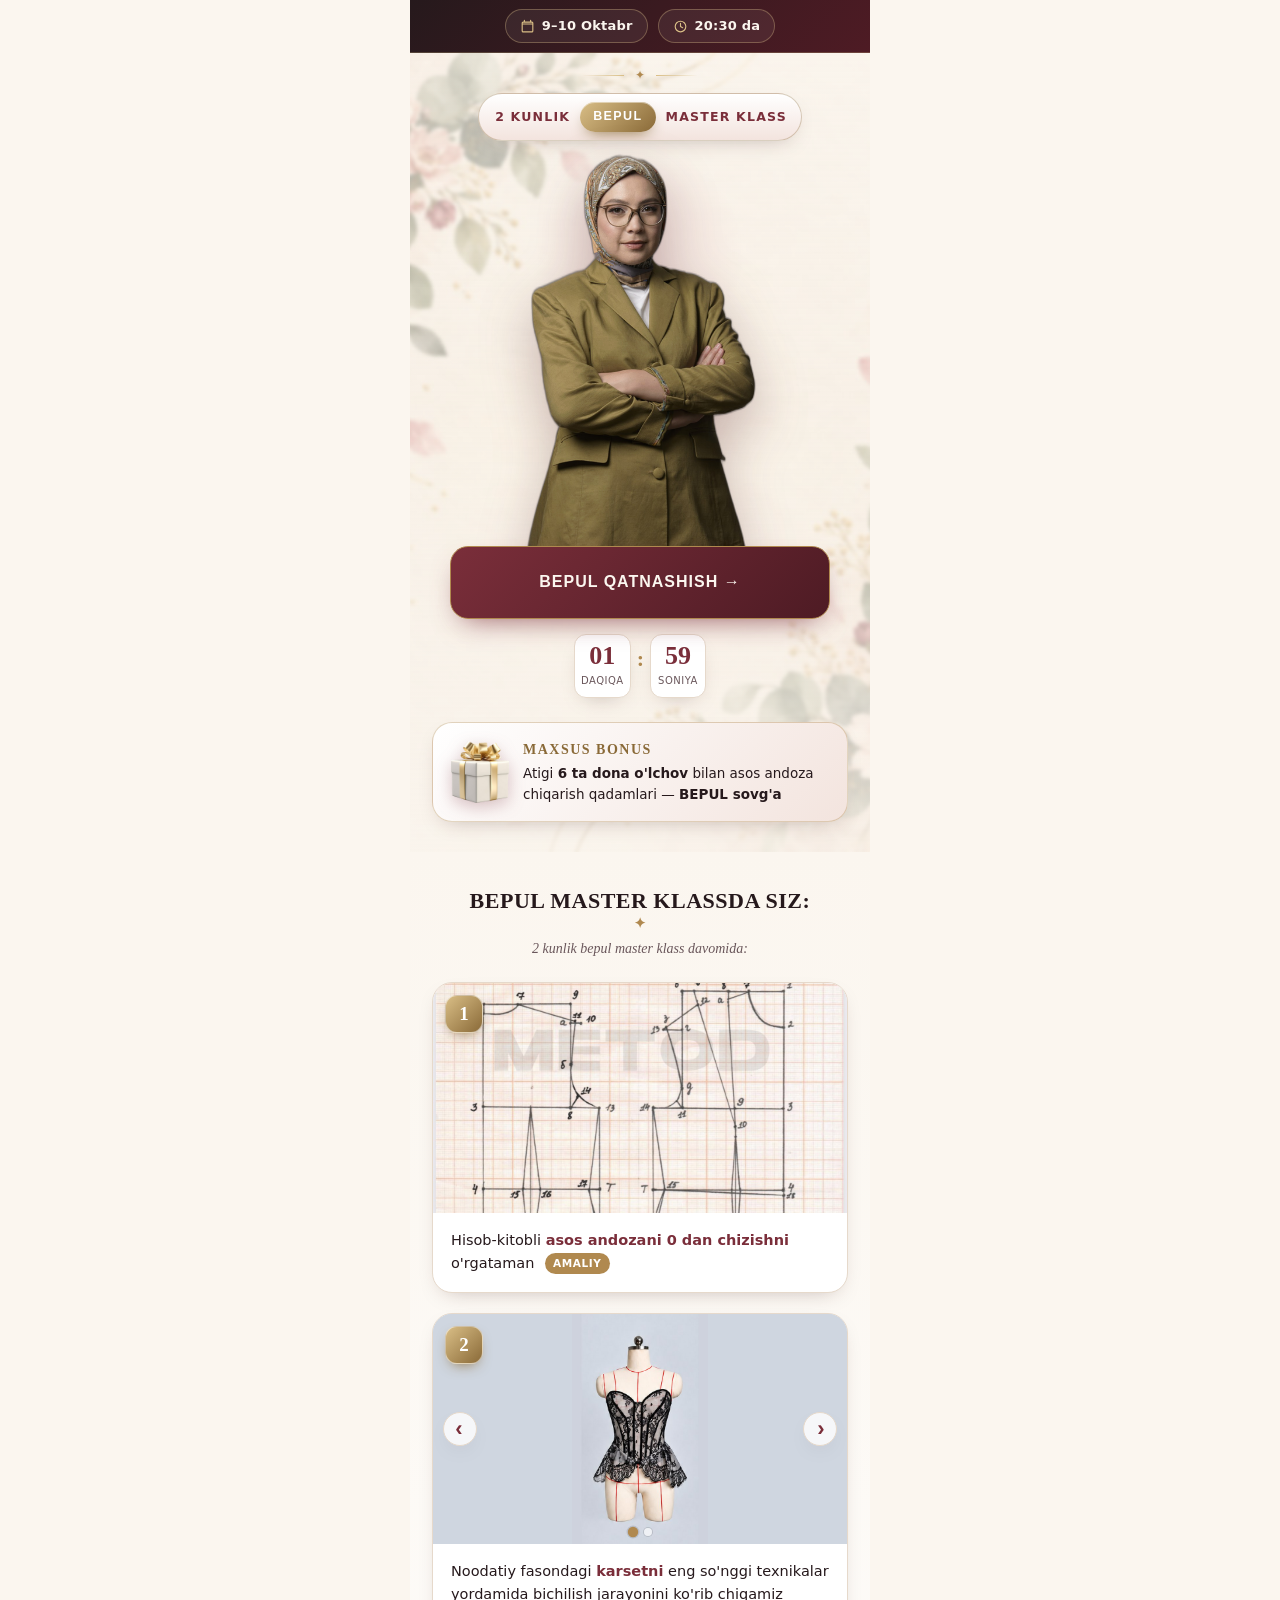
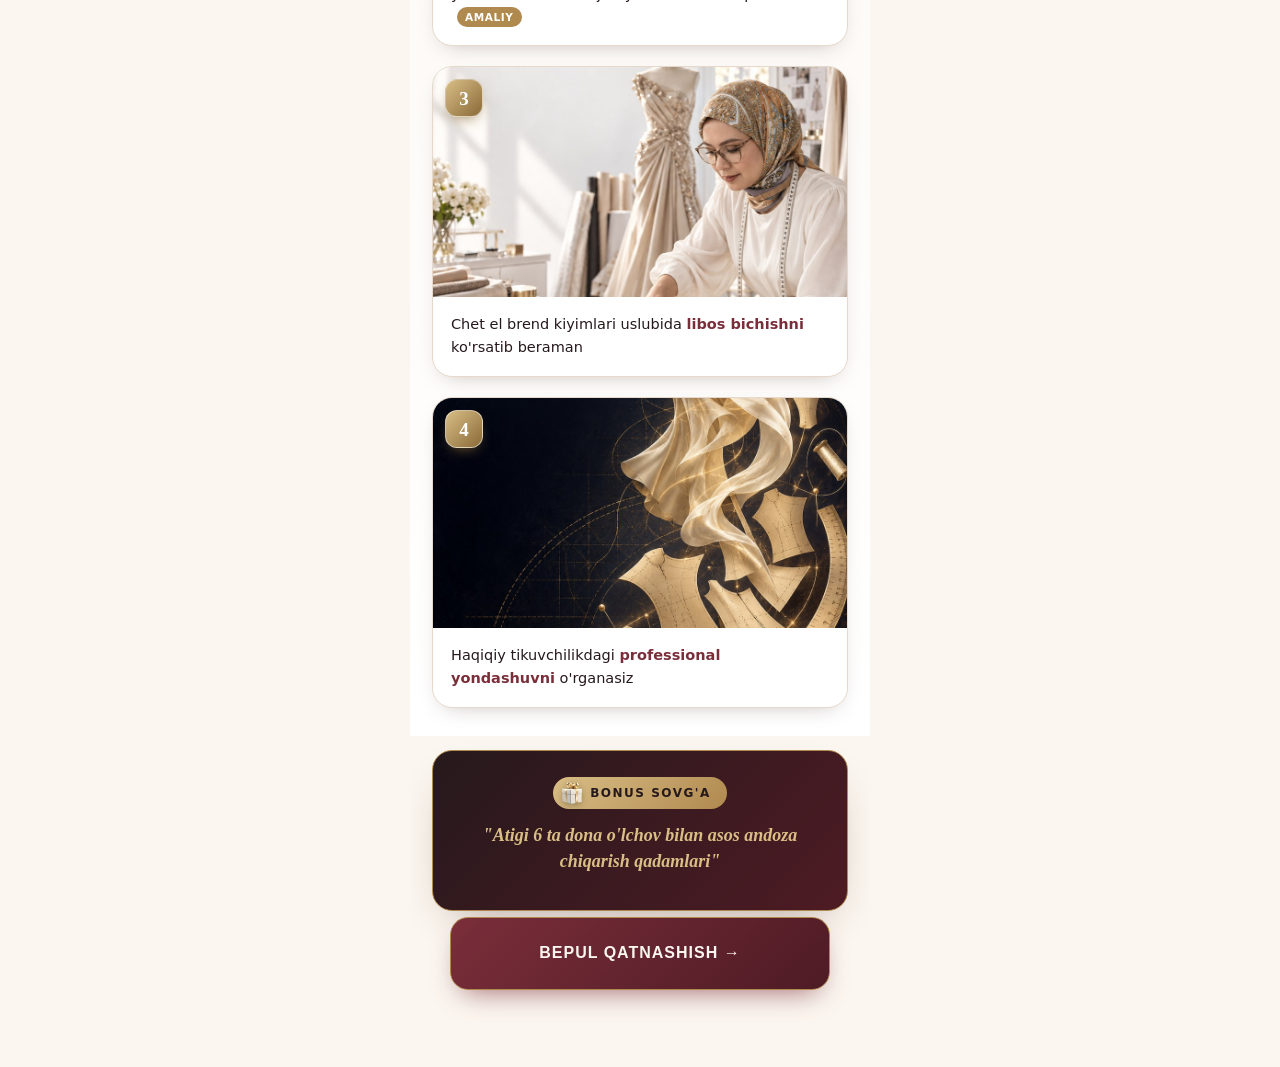
==== index.html @ d7946777 "first commit" ====
<!DOCTYPE html>
<html lang="uz">
<head>
<meta charset="UTF-8">
<meta name="viewport" content="width=device-width, initial-scale=1.0">
<title>2 kunlik BEPUL master klass | Professional bichiq-tikish</title>
<meta name="description" content="2 kunlik BEPUL master klass. Asos andozani 0 dan chizib, chet el brendlari uslubida libos va karset bichishni o'rganing. 9-10 oktabr, 20:30.">
<link rel="icon" href="data:image/svg+xml,%3Csvg xmlns='http://www.w3.org/2000/svg' viewBox='0 0 32 32'%3E%3Ctext y='26' font-size='26'%3E%F0%9F%A7%B5%3C/text%3E%3C/svg%3E">
<link rel="stylesheet" href="fonts/fonts.css">
<link rel="stylesheet" href="css/style.css">
</head>
<body>

<!-- ========== YUQORI PANEL (sana + soat) ========== -->
<div class="topbar">
  <div class="topbar__inner">
    <span class="pill">
      <svg viewBox="0 0 24 24" class="ic"><path d="M7 2v2M17 2v2M3.5 8h17M5 5h14a1.5 1.5 0 0 1 1.5 1.5V19A1.5 1.5 0 0 1 19 20.5H5A1.5 1.5 0 0 1 3.5 19V6.5A1.5 1.5 0 0 1 5 5Z"/></svg>
      9–10 Oktabr
    </span>
    <span class="pill">
      <svg viewBox="0 0 24 24" class="ic"><circle cx="12" cy="12" r="8.5"/><path d="M12 7v5l3.5 2"/></svg>
      20:30 da
    </span>
  </div>
</div>

<main class="phone">

  <!-- ========== HERO ========== -->
  <section class="hero reveal">

    <!-- ========== OFFER ROZETKASI ========== -->
    <div class="offer">
      <span class="offer__deco" aria-hidden="true"><i></i><b>✦</b><i></i></span>
      <p class="offer__pill">
        <span class="offer__days">2 kunlik</span>
        <span class="offer__free">BEPUL</span>
        <span class="offer__mc">Master klass</span>
      </p>
    </div>

    <div class="portrait">
      <img src="images/expert-cut.png" alt="Master klass ustozi" class="portrait__img" loading="eager">
    </div>

    <!-- ISH: href ni ro'yxat havolasiga (masalan Telegram bot) o'zgartiring -->
    <a href="#" class="btn btn--cta">BEPUL QATNASHISH →</a>


    <!-- Countdown -->
    <div class="countdown" id="countdown" aria-label="Ro'yxatdan o'tishga qolgan vaqt">
      <div class="cd"><span class="cd__num" data-cd="mins">02</span><span class="cd__lbl">daqiqa</span></div>
      <span class="cd__sep">:</span>
      <div class="cd"><span class="cd__num" data-cd="secs">00</span><span class="cd__lbl">soniya</span></div>
    </div>

    <!-- Maxsus bonus -->
    <div class="bonus-card reveal">
      <div class="bonus-card__icon"><img src="images/gift.png" alt="Sovg'a" loading="lazy"></div>
      <div>
        <p class="bonus-card__title">MAXSUS BONUS</p>
        <p class="bonus-card__text">Atigi <b>6 ta dona o'lchov</b> bilan asos andoza chiqarish qadamlari — <b>BEPUL sovg'a</b></p>
      </div>
    </div>
  </section>

  <!-- ========== BEPUL MASTER KLASSDA SIZ ========== -->
  <section class="features">
    <h2 class="section-title reveal">BEPUL MASTER KLASSDA SIZ:</h2>
    <p class="section-sub reveal">2 kunlik bepul master klass davomida:</p>

    <article class="feat reveal">
      <span class="feat__badge">1</span>
      <div class="feat__img"><img src="images/asos-andoza.jpg" alt="Hisob-kitobli asos andoza chizmasi" loading="lazy"></div>
      <p class="feat__text">Hisob-kitobli <b>asos andozani 0 dan chizishni</b> o'rgataman <span class="tag">amaliy</span></p>
    </article>

    <article class="feat reveal">
      <span class="feat__badge">2</span>
      <div class="kslider" id="korsetSlider">
        <div class="kslider__track">
          <div class="kslide"><img src="images/korset-front.jpg" alt="Noodatiy fasondagi dantel karset — old ko'rinishi" loading="lazy"></div>
          <div class="kslide"><img src="images/korset-back.jpg" alt="Karset — orqa, bog'ichli ko'rinishi" loading="lazy"></div>
        </div>
        <button class="kslider__nav kslider__nav--prev" type="button" aria-label="Oldingi">‹</button>
        <button class="kslider__nav kslider__nav--next" type="button" aria-label="Keyingi">›</button>
        <div class="kslider__dots">
          <button class="kdot is-active" type="button" aria-label="1-rasm"></button>
          <button class="kdot" type="button" aria-label="2-rasm"></button>
        </div>
      </div>
      <p class="feat__text">Noodatiy fasondagi <b>karsetni</b> eng so'nggi texnikalar yordamida bichilish jarayonini ko'rib chiqamiz <span class="tag">amaliy</span></p>
    </article>

    <article class="feat reveal">
      <span class="feat__badge">3</span>
      <div class="feat__img"><img src="images/atelier.jpg" alt="Chet el brend uslubida libos bichayotgan usta" style="object-position:center 34%" loading="lazy"></div>
      <p class="feat__text">Chet el brend kiyimlari uslubida <b>libos bichishni</b> ko'rsatib beraman</p>
    </article>

    <article class="feat reveal">
      <span class="feat__badge">4</span>
      <div class="feat__img"><img src="images/tailoring.jpg" alt="Professional tikuvchilik — andoza, lineyka va libos" style="object-position:center" loading="lazy"></div>
      <p class="feat__text">Haqiqiy tikuvchilikdagi <b>professional yondashuvni</b> o'rganasiz</p>
    </article>
  </section>

  <!-- ========== BONUS BAND ========== -->
  <section class="bonusband reveal">
    <span class="bonusband__tag"><img src="images/gift.png" alt="" loading="lazy"> BONUS SOVG'A</span>
    <p class="bonusband__title">"Atigi 6 ta dona o'lchov bilan asos andoza chiqarish qadamlari"</p>
  </section>

  <!-- Yakuniy CTA. ISH: href ni ro'yxat havolasiga (masalan Telegram bot) o'zgartiring -->
  <section class="final-cta reveal">
    <a href="#" class="btn btn--cta">BEPUL QATNASHISH →</a>
  </section>

</main>

<!-- ===== RO'YXAT MODAL ===== -->
<div class="rmodal" id="regModal" hidden>
  <div class="rmodal__bg" data-close></div>
  <div class="rmodal__card" role="dialog" aria-modal="true" aria-labelledby="rmTitle">
    <button class="rmodal__x" type="button" aria-label="Yopish" data-close>&times;</button>
    <h3 class="rmodal__title" id="rmTitle">Master klassga ro'yxatdan o'tish uchun ma'lumotlaringizni kiriting!</h3>
    <form class="rmodal__form" id="modalForm" novalidate>
      <label class="rfield">
        <span>Ismingiz:</span>
        <input type="text" name="name" placeholder="Ism Familiya" autocomplete="name" required>
      </label>
      <label class="rfield">
        <span>Telefon raqamingiz:</span>
        <span class="rphone">
          <span class="rphone__cc">+998</span>
          <input type="tel" name="phone" placeholder="90 123 45 67" autocomplete="tel" required>
        </span>
      </label>
      <button type="submit" class="mbtn">DAVOM ETISH</button>
      <div class="rmodal__ok" id="modalOk" hidden>
        <div class="rmodal__check">✓</div>
        <p>Rahmat! Arizangiz qabul qilindi. Tez orada bog'lanamiz.</p>
      </div>
    </form>
  </div>
</div>

<script src="js/main.js"></script>
</body>
</html>
---- fonts/fonts.css ----
/* Master KOMO — mahalliy shriftlar (Google Fonts, latin + latin-ext) */

@font-face{
  font-family:'Playfair Display';
  font-style:normal;
  font-weight:600;
  font-display:swap;
  src:url('./PlayfairDisplay-600-latin-ext.woff2') format('woff2');
  unicode-range:U+0100-02BA, U+02BD-02C5, U+02C7-02CC, U+02CE-02D7, U+02DD-02FF, U+0304, U+0308, U+0329, U+1D00-1DBF, U+1E00-1E9F, U+1EF2-1EFF, U+2020, U+20A0-20AB, U+20AD-20C0, U+2113, U+2C60-2C7F, U+A720-A7FF;
}

@font-face{
  font-family:'Playfair Display';
  font-style:normal;
  font-weight:600;
  font-display:swap;
  src:url('./PlayfairDisplay-600-latin.woff2') format('woff2');
  unicode-range:U+0000-00FF, U+0131, U+0152-0153, U+02BB-02BC, U+02C6, U+02DA, U+02DC, U+0304, U+0308, U+0329, U+2000-206F, U+20AC, U+2122, U+2191, U+2193, U+2212, U+2215, U+FEFF, U+FFFD;
}

@font-face{
  font-family:'Playfair Display';
  font-style:normal;
  font-weight:700;
  font-display:swap;
  src:url('./PlayfairDisplay-700-latin-ext.woff2') format('woff2');
  unicode-range:U+0100-02BA, U+02BD-02C5, U+02C7-02CC, U+02CE-02D7, U+02DD-02FF, U+0304, U+0308, U+0329, U+1D00-1DBF, U+1E00-1E9F, U+1EF2-1EFF, U+2020, U+20A0-20AB, U+20AD-20C0, U+2113, U+2C60-2C7F, U+A720-A7FF;
}

@font-face{
  font-family:'Playfair Display';
  font-style:normal;
  font-weight:700;
  font-display:swap;
  src:url('./PlayfairDisplay-700-latin.woff2') format('woff2');
  unicode-range:U+0000-00FF, U+0131, U+0152-0153, U+02BB-02BC, U+02C6, U+02DA, U+02DC, U+0304, U+0308, U+0329, U+2000-206F, U+20AC, U+2122, U+2191, U+2193, U+2212, U+2215, U+FEFF, U+FFFD;
}

@font-face{
  font-family:'Playfair Display';
  font-style:normal;
  font-weight:800;
  font-display:swap;
  src:url('./PlayfairDisplay-800-latin-ext.woff2') format('woff2');
  unicode-range:U+0100-02BA, U+02BD-02C5, U+02C7-02CC, U+02CE-02D7, U+02DD-02FF, U+0304, U+0308, U+0329, U+1D00-1DBF, U+1E00-1E9F, U+1EF2-1EFF, U+2020, U+20A0-20AB, U+20AD-20C0, U+2113, U+2C60-2C7F, U+A720-A7FF;
}

@font-face{
  font-family:'Playfair Display';
  font-style:normal;
  font-weight:800;
  font-display:swap;
  src:url('./PlayfairDisplay-800-latin.woff2') format('woff2');
  unicode-range:U+0000-00FF, U+0131, U+0152-0153, U+02BB-02BC, U+02C6, U+02DA, U+02DC, U+0304, U+0308, U+0329, U+2000-206F, U+20AC, U+2122, U+2191, U+2193, U+2212, U+2215, U+FEFF, U+FFFD;
}

@font-face{
  font-family:'Montserrat';
  font-style:normal;
  font-weight:400;
  font-display:swap;
  src:url('./Montserrat-400-latin-ext.woff2') format('woff2');
  unicode-range:U+0100-02BA, U+02BD-02C5, U+02C7-02CC, U+02CE-02D7, U+02DD-02FF, U+0304, U+0308, U+0329, U+1D00-1DBF, U+1E00-1E9F, U+1EF2-1EFF, U+2020, U+20A0-20AB, U+20AD-20C0, U+2113, U+2C60-2C7F, U+A720-A7FF;
}

@font-face{
  font-family:'Montserrat';
  font-style:normal;
  font-weight:400;
  font-display:swap;
  src:url('./Montserrat-400-latin.woff2') format('woff2');
  unicode-range:U+0000-00FF, U+0131, U+0152-0153, U+02BB-02BC, U+02C6, U+02DA, U+02DC, U+0304, U+0308, U+0329, U+2000-206F, U+20AC, U+2122, U+2191, U+2193, U+2212, U+2215, U+FEFF, U+FFFD;
}

@font-face{
  font-family:'Montserrat';
  font-style:normal;
  font-weight:500;
  font-display:swap;
  src:url('./Montserrat-500-latin-ext.woff2') format('woff2');
  unicode-range:U+0100-02BA, U+02BD-02C5, U+02C7-02CC, U+02CE-02D7, U+02DD-02FF, U+0304, U+0308, U+0329, U+1D00-1DBF, U+1E00-1E9F, U+1EF2-1EFF, U+2020, U+20A0-20AB, U+20AD-20C0, U+2113, U+2C60-2C7F, U+A720-A7FF;
}

@font-face{
  font-family:'Montserrat';
  font-style:normal;
  font-weight:500;
  font-display:swap;
  src:url('./Montserrat-500-latin.woff2') format('woff2');
  unicode-range:U+0000-00FF, U+0131, U+0152-0153, U+02BB-02BC, U+02C6, U+02DA, U+02DC, U+0304, U+0308, U+0329, U+2000-206F, U+20AC, U+2122, U+2191, U+2193, U+2212, U+2215, U+FEFF, U+FFFD;
}

@font-face{
  font-family:'Montserrat';
  font-style:normal;
  font-weight:600;
  font-display:swap;
  src:url('./Montserrat-600-latin-ext.woff2') format('woff2');
  unicode-range:U+0100-02BA, U+02BD-02C5, U+02C7-02CC, U+02CE-02D7, U+02DD-02FF, U+0304, U+0308, U+0329, U+1D00-1DBF, U+1E00-1E9F, U+1EF2-1EFF, U+2020, U+20A0-20AB, U+20AD-20C0, U+2113, U+2C60-2C7F, U+A720-A7FF;
}

@font-face{
  font-family:'Montserrat';
  font-style:normal;
  font-weight:600;
  font-display:swap;
  src:url('./Montserrat-600-latin.woff2') format('woff2');
  unicode-range:U+0000-00FF, U+0131, U+0152-0153, U+02BB-02BC, U+02C6, U+02DA, U+02DC, U+0304, U+0308, U+0329, U+2000-206F, U+20AC, U+2122, U+2191, U+2193, U+2212, U+2215, U+FEFF, U+FFFD;
}

@font-face{
  font-family:'Montserrat';
  font-style:normal;
  font-weight:700;
  font-display:swap;
  src:url('./Montserrat-700-latin-ext.woff2') format('woff2');
  unicode-range:U+0100-02BA, U+02BD-02C5, U+02C7-02CC, U+02CE-02D7, U+02DD-02FF, U+0304, U+0308, U+0329, U+1D00-1DBF, U+1E00-1E9F, U+1EF2-1EFF, U+2020, U+20A0-20AB, U+20AD-20C0, U+2113, U+2C60-2C7F, U+A720-A7FF;
}

@font-face{
  font-family:'Montserrat';
  font-style:normal;
  font-weight:700;
  font-display:swap;
  src:url('./Montserrat-700-latin.woff2') format('woff2');
  unicode-range:U+0000-00FF, U+0131, U+0152-0153, U+02BB-02BC, U+02C6, U+02DA, U+02DC, U+0304, U+0308, U+0329, U+2000-206F, U+20AC, U+2122, U+2191, U+2193, U+2212, U+2215, U+FEFF, U+FFFD;
}
---- css/style.css ----
/* =====================================================
   Master KOMO — Tikuvchilik master klass lending
   Palitra: krem · burgundy · gold · charcoal
   ===================================================== */

:root{
  --cream:      #FBF6EF;
  --cream-2:    #F4EADF;
  --blush:      #F3E4DE;
  --ink:        #26191C;   /* deep plum-black */
  --ink-soft:   #6A575B;
  --gold:       #B0894F;
  --gold-lt:    #D9BE86;
  --gold-dk:    #8A6A38;
  --burgundy:   #7A2E3A;
  --burgundy-dk:#4E1B24;
  --line:       #E6D9CB;
  --white:      #ffffff;
  --shadow:     0 18px 45px -22px rgba(60, 30, 25, .45);
  --shadow-sm:  0 8px 22px -12px rgba(60, 30, 25, .35);
  --radius:     20px;
  --maxw:       460px;
}

*{ box-sizing:border-box; margin:0; padding:0; }

html{ scroll-behavior:smooth; }

body{
  font-family:'Montserrat', system-ui, sans-serif;
  color:var(--ink);
  background:var(--cream);
  line-height:1.55;
  -webkit-font-smoothing:antialiased;
}

img{ display:block; max-width:100%; }

/* ---------- Yuqori panel ---------- */
.topbar{
  position:relative; z-index:1;
  background:linear-gradient(135deg, var(--ink) 0%, var(--burgundy-dk) 100%);
  border-bottom:1px solid rgba(217,190,134,.25);
}
.topbar__inner{
  max-width:var(--maxw); margin:0 auto;
  display:flex; gap:10px; justify-content:center;
  padding:9px 14px;
}
.pill{
  display:inline-flex; align-items:center; gap:7px;
  font-size:13px; font-weight:600; letter-spacing:.2px;
  color:var(--cream);
  background:rgba(255,255,255,.06);
  border:1px solid rgba(217,190,134,.35);
  padding:6px 14px; border-radius:999px;
}
.pill .ic{ width:15px; height:15px; fill:none; stroke:var(--gold-lt); stroke-width:1.8; stroke-linecap:round; stroke-linejoin:round; }

/* ---------- Telefon ustuni ---------- */
.phone{
  max-width:var(--maxw);
  margin:0 auto;
  background:var(--cream);
  overflow:hidden;
  padding-bottom:20px;
}

/* ---------- HERO ---------- */
.hero{
  position:relative; padding:16px 22px 30px; text-align:center;
  background:
    linear-gradient(180deg, rgba(251,246,239,.74) 0%, rgba(251,246,239,.5) 42%, rgba(251,246,239,.86) 100%),  /* xira krem parda */
    url('../images/floral-bg.jpg') center top/cover no-repeat;
}

.script-name{
  font-family:'Playfair Display', serif;
  font-style:italic;
  font-weight:600;
  font-size:26px;
  color:var(--burgundy);
  letter-spacing:.3px;
  margin-bottom:12px;
}

.hero__title{
  font-family:'Playfair Display', serif;
  font-weight:800;
  font-size:26px;
  line-height:1.22;
  letter-spacing:.2px;
  text-transform:uppercase;
  color:var(--ink);
  margin-bottom:16px;
}
.hero__title .hl{
  color:var(--gold-dk);
  position:relative;
  white-space:nowrap;
}
.hero__title .hl::after{
  content:""; position:absolute; left:0; right:0; bottom:2px; height:7px;
  background:linear-gradient(90deg, var(--gold-lt), transparent);
  opacity:.5; z-index:-1;
}

/* ---------- OFFER ROZETKASI (yangi chiroy) ---------- */
.offer{
  display:flex; flex-direction:column; align-items:center; gap:12px;
  margin:0 0 16px;
}
/* Yuqoridagi oltin bezak: — ✦ — */
.offer__deco{
  display:flex; align-items:center; gap:11px;
  color:var(--gold); font-size:12px; line-height:1;
}
.offer__deco i{ display:block; width:42px; height:1px;
  background:linear-gradient(90deg, transparent, var(--gold-lt)); }
.offer__deco i:last-child{
  background:linear-gradient(90deg, var(--gold-lt), transparent); }
.offer__deco b{ filter:drop-shadow(0 1px 2px rgba(138,106,56,.4)); }

/* Asosiy rozetka */
.offer__pill{
  position:relative; overflow:hidden;
  display:inline-flex; align-items:center; gap:10px;
  padding:8px 14px 8px 16px;
  background:linear-gradient(180deg, #fff, var(--blush));
  border:1px solid rgba(138,106,56,.32);
  border-radius:999px;
  box-shadow:var(--shadow-sm), inset 0 1px 0 rgba(255,255,255,.85);
}
/* Yumshoq o'tuvchi yorug'lik (shimmer) */
.offer__pill::before{
  content:""; position:absolute; top:0; left:-60%; width:45%; height:100%;
  background:linear-gradient(100deg, transparent, rgba(255,255,255,.65), transparent);
  transform:skewX(-18deg);
  animation:offerShine 4.2s ease-in-out infinite;
}
@keyframes offerShine{
  0%, 62% { left:-60%; }
  86%, 100% { left:130%; }
}
.offer__days, .offer__mc{
  font-size:12.5px; font-weight:700; letter-spacing:1.2px; text-transform:uppercase;
  color:var(--burgundy);
}
.offer__free{
  position:relative;
  font-family:'Montserrat', sans-serif; font-weight:800;
  font-size:12.5px; letter-spacing:1.4px; text-transform:uppercase; color:#fff;
  padding:5px 13px; border-radius:999px;
  background:linear-gradient(135deg, var(--gold-lt), var(--gold-dk));
  box-shadow:0 7px 15px -7px rgba(138,106,56,.95), inset 0 1px 0 rgba(255,255,255,.45);
}

/* Portret — ramkasiz, yumshoq fon + soya, kichikroq va tepaga surilgan */
.portrait{ position:relative; width:236px; margin:-6px auto -14px; }
.portrait::before{
  content:""; position:absolute; z-index:0;
  left:50%; top:0%; transform:translateX(-50%);
  width:206px; height:206px; border-radius:50%;
  background:radial-gradient(circle, var(--blush) 0%, rgba(243,228,222,.55) 46%, transparent 72%);
}
.portrait__img{
  position:relative; z-index:1; width:100%; display:block;
  filter:drop-shadow(0 22px 26px rgba(78,27,36,.3));
}
.portrait__ribbon{
  position:absolute; bottom:14px; left:50%; transform:translateX(-50%);
  font-family:'Playfair Display', serif; font-weight:700; font-size:13px; letter-spacing:3px;
  color:var(--cream);
  background:linear-gradient(135deg, var(--burgundy), var(--burgundy-dk));
  padding:6px 18px; border-radius:999px;
  border:1px solid var(--gold-lt);
  box-shadow:var(--shadow-sm);
}

/* Malaka */
.cred{ list-style:none; max-width:340px; margin:20px auto 22px; text-align:left; display:grid; gap:10px; }
.cred li{
  display:flex; gap:10px; align-items:flex-start;
  font-size:14px; font-weight:500; color:var(--ink);
  background:var(--white);
  border:1px solid var(--line);
  border-radius:14px;
  padding:12px 14px;
  box-shadow:var(--shadow-sm);
}
.tick{
  flex:0 0 auto;
  width:20px; height:20px; border-radius:50%;
  background:linear-gradient(135deg, var(--gold-lt), var(--gold));
  color:#fff; font-size:12px; font-weight:700;
  display:grid; place-items:center;
  margin-top:1px;
}

/* Tugma */
.btn{
  display:inline-block; cursor:pointer;
  font-family:'Montserrat', sans-serif;
  font-weight:800; font-size:16px; letter-spacing:1px; text-transform:uppercase;
  text-decoration:none; text-align:center;
  color:var(--cream);
  background:linear-gradient(135deg, var(--burgundy) 0%, var(--burgundy-dk) 100%);
  border:1px solid var(--gold);
  border-radius:18px;
  padding:23px 38px;
  box-shadow:0 12px 28px -12px rgba(122,46,58,.75);
  transition:transform .18s ease, box-shadow .18s ease, filter .18s ease;
  position:relative; overflow:hidden;
}
.btn::after{
  content:""; position:absolute; top:0; left:-60%; width:40%; height:100%;
  background:linear-gradient(100deg, transparent, rgba(217,190,134,.5), transparent);
  transform:skewX(-20deg);
  animation:shine 4.5s ease-in-out infinite;
}
@keyframes shine{ 0%,60%{ left:-60%; } 85%,100%{ left:130%; } }
.btn:hover{ transform:translateY(-2px); box-shadow:0 18px 34px -12px rgba(122,46,58,.8); filter:brightness(1.05); }
.btn:active{ transform:translateY(0); }
.btn--cta{ width:100%; max-width:380px; position:relative; z-index:3; }
.btn--full{ width:100%; max-width:none; }

/* ---------- Telefonda pastda turuvchi CTA ---------- */
.mcta{
  position:fixed; left:0; right:0; bottom:0; z-index:60;
  padding:12px 16px calc(14px + env(safe-area-inset-bottom, 0px));
  background:linear-gradient(180deg, rgba(251,246,239,0) 0%, var(--cream) 42%);
  pointer-events:none;
  animation:mctaUp .7s .2s cubic-bezier(.18,.9,.24,1) both;   /* kirganda pastdan chiqadi */
}
@keyframes mctaUp{
  from{ transform:translateY(130%); opacity:0; }
  to  { transform:translateY(0);    opacity:1; }
}
.mcta__btn{
  pointer-events:auto;
  display:block; max-width:var(--maxw); margin:0 auto;
  font-size:18px; padding-top:19px; padding-bottom:19px;
  box-shadow:0 -4px 22px -8px rgba(78,27,36,.35), 0 16px 34px -12px rgba(122,46,58,.8);
  animation:mctaPulse 2.4s ease-in-out 1s infinite;          /* e'tibor tortuvchi nafas olish */
}
.mcta__btn::after{ display:none; }   /* pastdagi tugmada shine kerak emas */
@keyframes mctaPulse{
  0%, 100%{ box-shadow:0 -4px 22px -8px rgba(78,27,36,.35), 0 16px 34px -12px rgba(122,46,58,.8); }
  50%     { box-shadow:0 -4px 22px -8px rgba(78,27,36,.35), 0 16px 40px -8px rgba(176,137,79,.9); }
}

/* Pastga o'q */
.arrow-down{ margin:18px auto 10px; width:34px; height:34px; color:var(--burgundy); animation:bob 1.8s ease-in-out infinite; }
.arrow-down svg{ width:100%; height:100%; fill:none; stroke:currentColor; stroke-width:1.8; stroke-linecap:round; stroke-linejoin:round; }
@keyframes bob{ 0%,100%{ transform:translateY(0); } 50%{ transform:translateY(6px); } }

/* Countdown */
.countdown{
  display:flex; align-items:center; justify-content:center; gap:6px;
  margin:8px auto 24px;
}
.cd{ display:flex; flex-direction:column; align-items:center; min-width:56px;
  background:var(--white); border:1px solid var(--line); border-radius:12px; padding:8px 6px; box-shadow:var(--shadow-sm); }
.cd__num{ font-family:'Playfair Display', serif; font-weight:700; font-size:26px; line-height:1; color:var(--burgundy); font-variant-numeric:tabular-nums; }
.cd__lbl{ font-size:10px; text-transform:uppercase; letter-spacing:.5px; color:var(--ink-soft); margin-top:4px; }
.cd__sep{ font-family:'Playfair Display', serif; font-size:22px; font-weight:700; color:var(--gold); align-self:flex-start; margin-top:8px; }

/* Bonus karta (hero ichida) */
.bonus-card{
  display:flex; gap:14px; align-items:center; text-align:left;
  background:linear-gradient(135deg, #fff, var(--blush));
  border:1px solid rgba(176,137,79,.35);
  border-radius:var(--radius);
  padding:16px 18px;
  box-shadow:var(--shadow-sm);
}
.bonus-card__icon{ flex:0 0 auto; filter:drop-shadow(0 5px 8px rgba(122,46,58,.28)); }
.bonus-card__icon img{ width:58px; height:auto; display:block; }
.bonus-card__title{ font-family:'Playfair Display', serif; font-weight:700; font-size:14px; letter-spacing:1.5px; color:var(--gold-dk); }
.bonus-card__text{ font-size:13.5px; color:var(--ink); margin-top:3px; }

/* ---------- FEATURES ---------- */
.features{ padding:32px 22px 8px; background:linear-gradient(180deg, var(--cream) 0%, #fff 100%); }
.section-title{
  font-family:'Playfair Display', serif; font-weight:800; text-transform:uppercase;
  font-size:22px; letter-spacing:.5px; text-align:center; color:var(--ink);
  position:relative; padding-bottom:14px; margin-bottom:6px;
}
.section-title::after{
  content:"✦"; display:block; position:absolute; left:50%; bottom:-2px; transform:translateX(-50%);
  color:var(--gold); font-size:14px;
}
.section-sub{ text-align:center; font-size:14px; font-style:italic; color:var(--ink-soft); margin-bottom:22px; font-family:'Playfair Display', serif; }

.feat{
  position:relative;
  background:var(--white);
  border:1px solid var(--line);
  border-radius:var(--radius);
  overflow:hidden;
  margin-bottom:20px;
  box-shadow:var(--shadow-sm);
  transition:transform .25s ease, box-shadow .25s ease;
}
.feat:hover{ transform:translateY(-3px); box-shadow:var(--shadow); }
.feat__badge{
  position:absolute; top:12px; left:12px; z-index:2;
  width:38px; height:38px; border-radius:12px;
  display:grid; place-items:center;
  font-family:'Playfair Display', serif; font-weight:800; font-size:19px; color:#fff;
  background:linear-gradient(135deg, var(--gold-lt), var(--gold-dk));
  box-shadow:0 6px 14px -6px rgba(138,106,56,.9);
  border:1px solid rgba(255,255,255,.5);
}
.feat__img{ background:linear-gradient(180deg, #efe9e2, #e4dcd2); }
.feat__img img{ width:100%; height:230px; object-fit:cover; object-position:center 28%; }
.feat__img--icon{ height:180px; display:grid; place-items:center; background:linear-gradient(135deg, var(--blush), #fff); }
.needle{ width:80px; height:80px; fill:none; stroke:var(--burgundy); stroke-width:2.4; stroke-linecap:round; stroke-linejoin:round; }
.feat__text{ padding:16px 18px 18px; font-size:14.5px; font-weight:500; color:var(--ink); }
.feat__text b{ color:var(--burgundy); font-weight:700; }

/* ---------- Karset slayderi (2-karta) — blok o'lchami o'zgarmaydi (230px), karset to'liq ko'rinadi ---------- */
.kslider{ position:relative; height:230px; overflow:hidden; background:#CFD6E0; }
.kslider__track{ display:flex; height:100%; transition:transform .4s cubic-bezier(.4,0,.2,1); }
.kslide{
  flex:0 0 100%; min-width:0; height:100%;
  background:#CFD6E0;   /* rasm foniga mos tekis rang */
}
.kslide img{
  width:100%; height:100%; object-fit:contain; object-position:center;
}
.kslider__nav{
  position:absolute; top:50%; transform:translateY(-50%); z-index:3;
  width:34px; height:34px; border-radius:50%;
  display:grid; place-items:center; cursor:pointer;
  font-size:22px; line-height:1; font-weight:700; color:var(--burgundy);
  background:rgba(255,255,255,.82); border:1px solid var(--line);
  box-shadow:var(--shadow-sm);
  transition:background .2s ease, transform .2s ease;
}
.kslider__nav:hover{ background:#fff; transform:translateY(-50%) scale(1.08); }
.kslider__nav:active{ transform:translateY(-50%) scale(.95); }
.kslider__nav--prev{ left:10px; padding-right:2px; }
.kslider__nav--next{ right:10px; padding-left:2px; }
.kslider__dots{ position:absolute; left:0; right:0; bottom:8px; z-index:3; display:flex; justify-content:center; gap:7px; }
.kslider__dots .kdot{
  width:8px; height:8px; border-radius:50%; cursor:pointer; padding:0; border:none;
  background:rgba(255,255,255,.65); box-shadow:0 0 0 1px rgba(0,0,0,.12);
  transition:background .2s ease, transform .2s ease;
}
.kslider__dots .kdot.is-active{ background:var(--gold); transform:scale(1.3); }
.tag{
  display:inline-block; margin-left:6px;
  font-size:10.5px; font-weight:700; text-transform:uppercase; letter-spacing:.6px;
  color:#fff; background:var(--gold); padding:2px 8px; border-radius:999px; vertical-align:middle;
}

/* ---------- BONUS BAND ---------- */
.bonusband{
  margin:14px 22px 0;
  text-align:center;
  background:linear-gradient(135deg, var(--ink) 0%, var(--burgundy-dk) 100%);
  color:var(--cream);
  border:1px solid var(--gold);
  border-radius:var(--radius);
  padding:26px 22px;
  box-shadow:var(--shadow);
}
.bonusband__tag{
  display:inline-flex; align-items:center; gap:7px;
  font-size:12px; font-weight:700; letter-spacing:1.5px;
  color:var(--ink); background:linear-gradient(135deg, var(--gold-lt), var(--gold));
  padding:5px 16px 5px 8px; border-radius:999px; margin-bottom:14px;
}
.bonusband__tag img{ width:22px; height:22px; object-fit:contain; display:block;
  filter:drop-shadow(0 2px 3px rgba(0,0,0,.25)); }
.bonusband__title{ font-family:'Playfair Display', serif; font-style:italic; font-weight:700; font-size:18px; line-height:1.4; color:var(--gold-lt); margin-bottom:10px; }
.bonusband__text{ font-size:13.5px; color:rgba(251,246,239,.85); }

/* ---------- RO'YXAT ---------- */
.register{ padding:34px 22px 30px; text-align:center; }
.register__title{ font-family:'Playfair Display', serif; font-weight:800; font-size:24px; text-transform:uppercase; color:var(--ink); margin-bottom:8px; }
.register__meta{ font-size:13px; color:var(--ink-soft); margin-bottom:22px; }

.reg-form{ display:grid; gap:12px; max-width:360px; margin:0 auto; }
.field input{
  width:100%;
  font-family:'Montserrat', sans-serif; font-size:15px;
  color:var(--ink);
  background:var(--white);
  border:1.5px solid var(--line);
  border-radius:14px;
  padding:15px 16px;
  transition:border-color .18s ease, box-shadow .18s ease;
}
.field input::placeholder{ color:#a89a92; }
.field input:focus{ outline:none; border-color:var(--gold); box-shadow:0 0 0 3px rgba(176,137,79,.18); }
.field input.invalid{ border-color:#c0433f; box-shadow:0 0 0 3px rgba(192,67,63,.15); }
.reg-form__note{ font-size:11.5px; color:var(--ink-soft); margin-top:4px; line-height:1.5; }

.reg-success{ max-width:360px; margin:0 auto; background:var(--white); border:1px solid var(--gold); border-radius:var(--radius); padding:30px 24px; box-shadow:var(--shadow); animation:pop .4s ease; }
.reg-success__check{ width:56px; height:56px; margin:0 auto 14px; border-radius:50%; background:linear-gradient(135deg, var(--gold-lt), var(--gold)); color:#fff; font-size:30px; display:grid; place-items:center; box-shadow:var(--shadow-sm); }
.reg-success h3{ font-family:'Playfair Display', serif; font-size:22px; color:var(--burgundy); margin-bottom:8px; }
.reg-success p{ font-size:14px; color:var(--ink); }
@keyframes pop{ 0%{ transform:scale(.9); opacity:0; } 100%{ transform:scale(1); opacity:1; } }

/* ---------- Yakuniy CTA ---------- */
.final-cta{ padding:6px 22px 40px; text-align:center; }

/* ---------- FOOTER ---------- */
.footer{ text-align:center; padding:28px 22px 34px; background:linear-gradient(135deg, var(--ink), var(--burgundy-dk)); color:var(--cream); }
.footer__brand{ font-family:'Playfair Display', serif; font-weight:700; font-size:20px; letter-spacing:4px; color:var(--gold-lt); }
.footer__small{ font-size:12px; color:rgba(251,246,239,.6); margin-top:6px; }

/* ---------- REVEAL animatsiyasi ---------- */
.reveal{ opacity:0; transform:translateY(24px); transition:opacity .7s ease, transform .7s ease; }
.reveal.is-visible{ opacity:1; transform:none; }
@media (prefers-reduced-motion:reduce){
  .reveal{ opacity:1; transform:none; transition:none; }
  .btn::after, .arrow-down, .offer__pill::before,
  .mcta, .mcta__btn{ animation:none; }
  html{ scroll-behavior:auto; }
}

/* ---------- Katta ekran (dekorativ fon) ---------- */
@media (min-width:600px){
  body{ padding:0 0 30px; }
  .topbar{ max-width:var(--maxw); margin:0 auto; }
  .phone{ border-radius:0 0 22px 22px; padding-bottom:0; }
  .mcta{ display:none; }   /* katta ekranda pastki turuvchi CTA shart emas */
}

/* ===================== RO'YXAT MODAL ===================== */
.rmodal{ position:fixed; inset:0; z-index:200; display:grid; place-items:center; padding:20px; }
.rmodal[hidden]{ display:none; }
.rmodal__bg{ position:absolute; inset:0; background:rgba(38,25,28,.6); backdrop-filter:blur(3px); animation:rmFade .25s ease; }
.rmodal__card{ position:relative; z-index:1; width:100%; max-width:400px;
  background:linear-gradient(180deg,#fff,var(--blush)); border:1px solid var(--gold); border-radius:22px;
  padding:32px 26px 26px; box-shadow:0 30px 70px -20px rgba(38,25,28,.6); animation:rmPop .3s cubic-bezier(.2,.8,.2,1); }
@keyframes rmFade{ from{opacity:0} to{opacity:1} }
@keyframes rmPop{ from{ opacity:0; transform:translateY(14px) scale(.96) } to{ opacity:1; transform:none } }
.rmodal__x{ position:absolute; top:14px; right:16px; width:34px; height:34px; border-radius:50%; border:none; cursor:pointer; font-size:24px; line-height:1; color:var(--burgundy); background:rgba(122,46,58,.08); transition:background .2s; }
.rmodal__x:hover{ background:rgba(122,46,58,.16); }
.rmodal__title{ font-family:'Playfair Display', serif; font-weight:800; font-size:20px; line-height:1.26; color:var(--burgundy); text-align:center; margin:4px 8px 20px; }
.rfield{ display:block; margin-bottom:14px; }
.rfield>span:first-child{ display:block; font-size:12.5px; font-weight:600; color:var(--ink-soft); margin-bottom:6px; }
.rfield input{ width:100%; font-family:inherit; font-size:15px; color:var(--ink); background:#fff; border:1.5px solid var(--line); border-radius:12px; padding:13px 15px; transition:border-color .2s, box-shadow .2s; }
.rfield input:focus{ outline:none; border-color:var(--gold); box-shadow:0 0 0 3px rgba(176,137,79,.18); }
.rphone{ display:flex; align-items:stretch; background:#fff; border:1.5px solid var(--line); border-radius:12px; overflow:hidden; transition:border-color .2s, box-shadow .2s; }
.rphone:focus-within{ border-color:var(--gold); box-shadow:0 0 0 3px rgba(176,137,79,.18); }
.rphone__cc{ display:flex; align-items:center; padding:0 13px; font-weight:700; color:var(--ink); background:var(--cream-2); border-right:1px solid var(--line); }
.rphone input{ flex:1; border:none; background:transparent; padding:13px 14px; font-size:15px; color:var(--ink); }
.rphone input:focus{ outline:none; }
.rfield input.err{ border-color:#c0564f; box-shadow:0 0 0 3px rgba(192,86,79,.15); }
.mbtn{ width:100%; margin-top:6px; cursor:pointer; font-family:'Montserrat',sans-serif; font-weight:800; font-size:17px; letter-spacing:1px; text-transform:uppercase; color:var(--cream); background:linear-gradient(135deg, var(--burgundy), var(--burgundy-dk)); border:1px solid var(--gold); border-radius:14px; padding:17px 24px; transition:transform .16s, filter .16s; }
.mbtn:hover{ transform:translateY(-2px); filter:brightness(1.05); }
.rmodal__ok{ text-align:center; padding:10px 4px 2px; }
.rmodal__check{ width:52px; height:52px; margin:0 auto 10px; border-radius:50%; display:grid; place-items:center; font-size:26px; color:#fff; background:linear-gradient(135deg,var(--gold-lt),var(--gold)); }
.rmodal__ok p{ font-size:14px; color:var(--ink); }
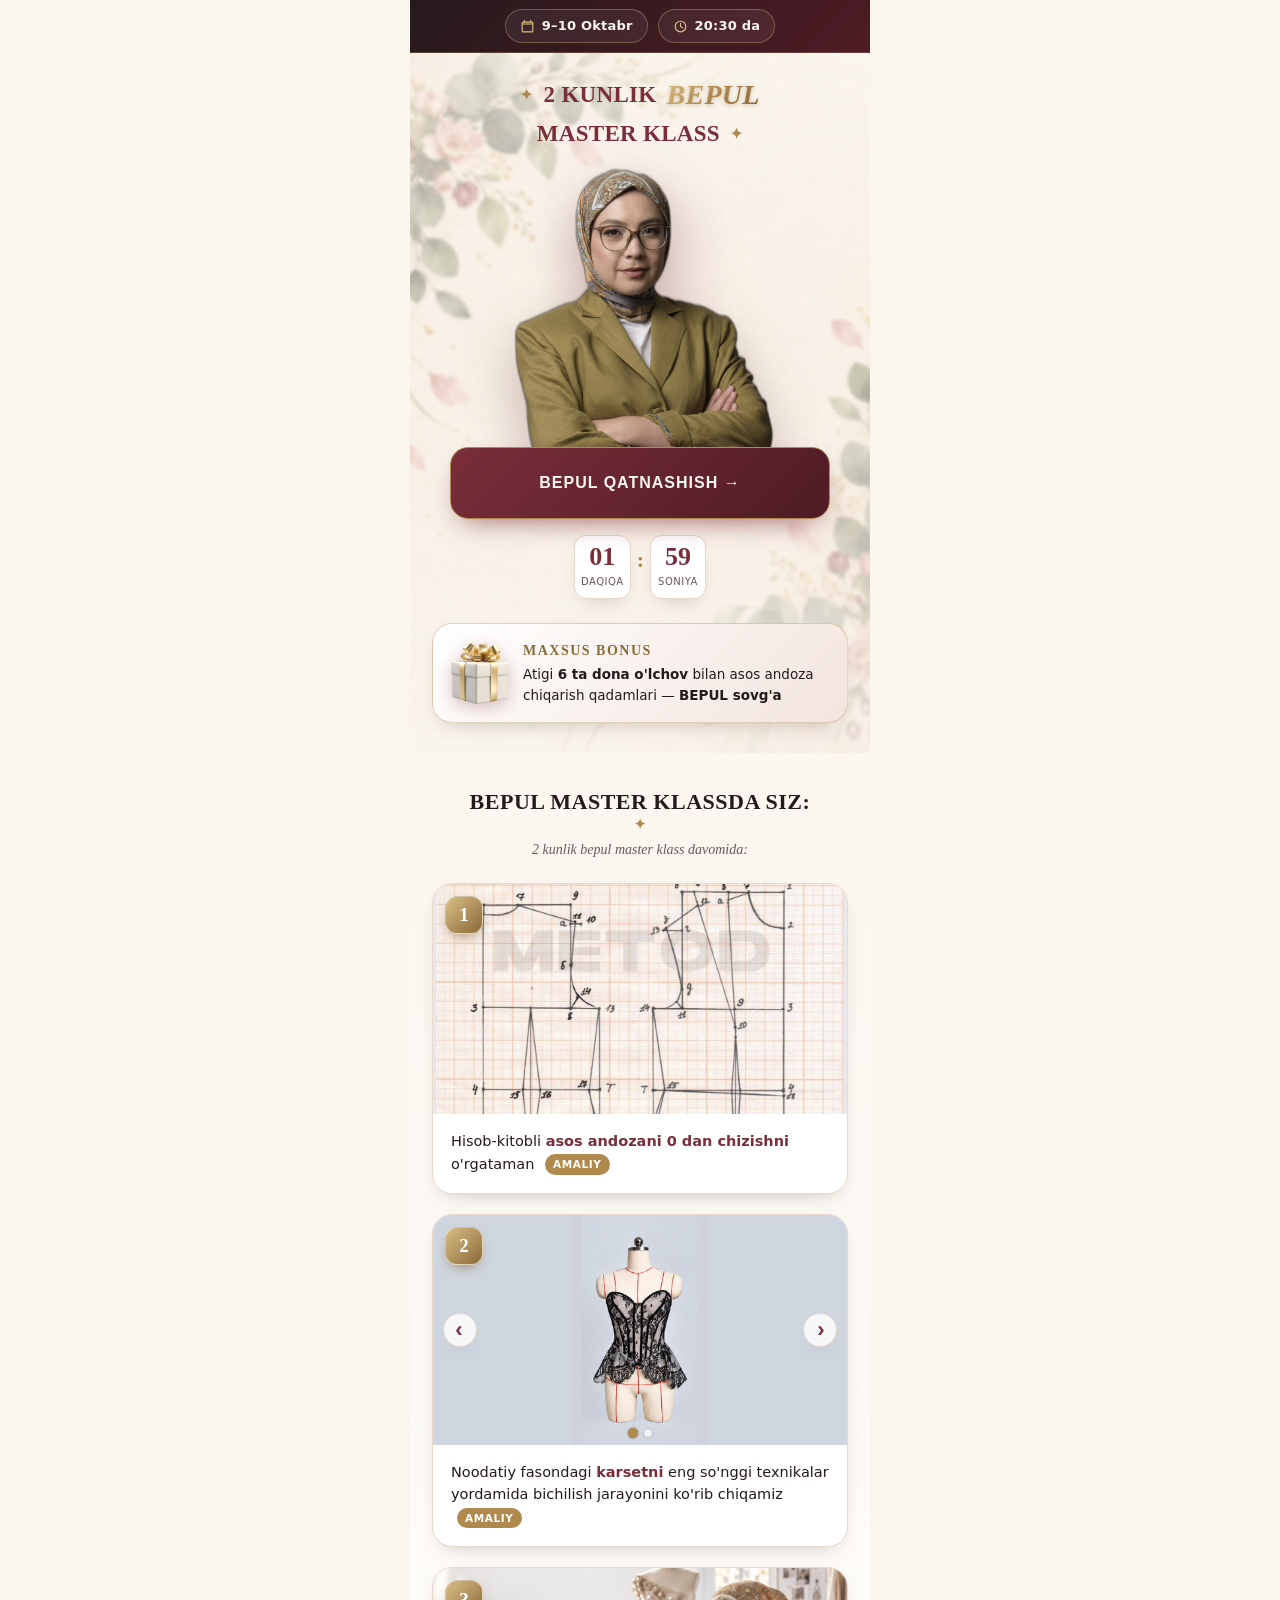
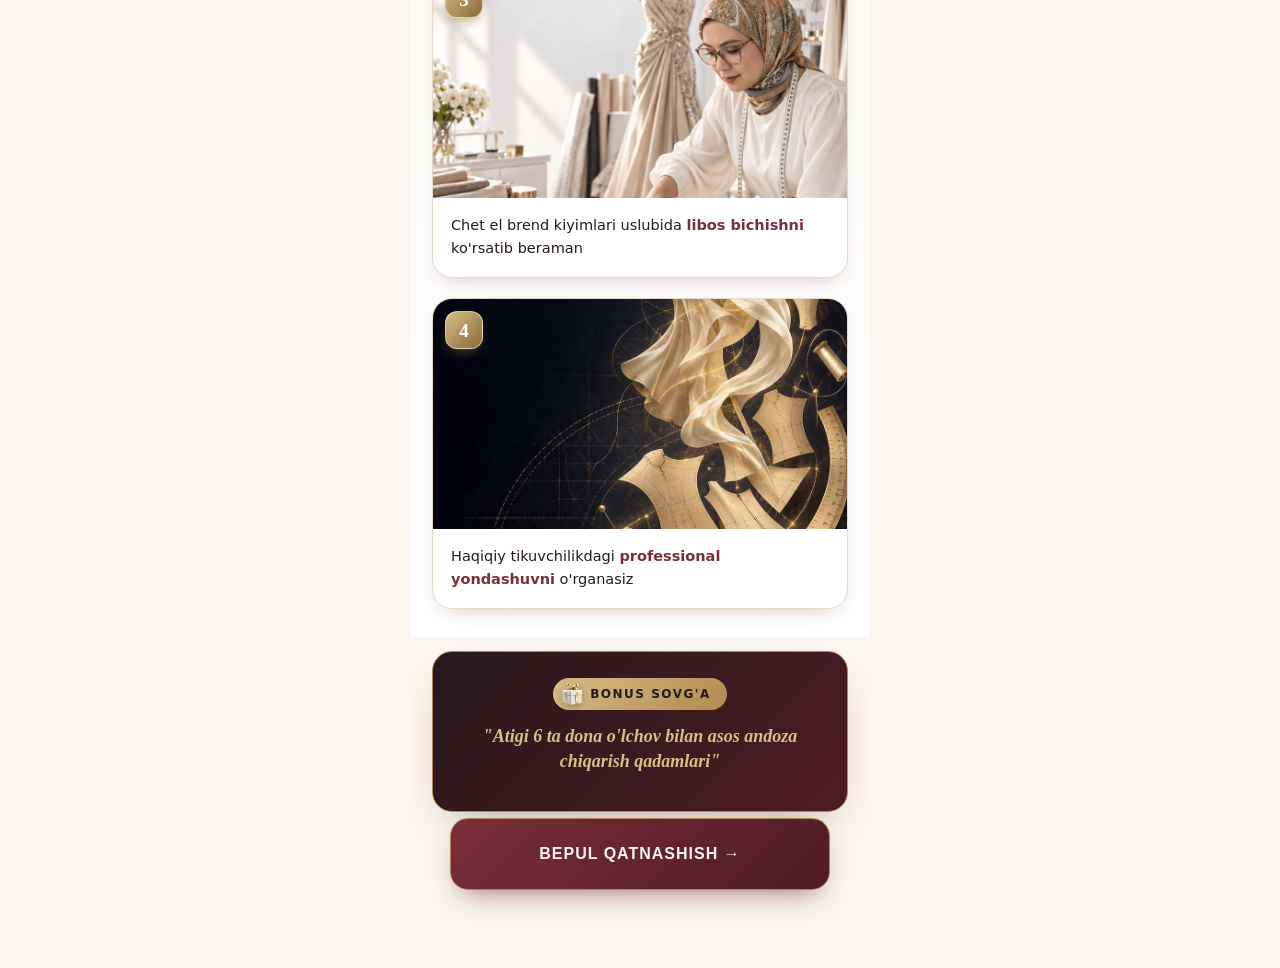
==== commit 46a0face: "Offer sarlavhasi: qolibsiz matn ko'rinishida, Playfair serif, kattalashtirilgan, oltin gradient BEPU" ====
--- a/index.html
+++ b/index.html
@@ -32,11 +32,12 @@
 
     <!-- ========== OFFER ROZETKASI ========== -->
     <div class="offer">
-      <span class="offer__deco" aria-hidden="true"><i></i><b>✦</b><i></i></span>
       <p class="offer__pill">
+        <span class="offer__spark" aria-hidden="true">✦</span>
         <span class="offer__days">2 kunlik</span>
         <span class="offer__free">BEPUL</span>
         <span class="offer__mc">Master klass</span>
+        <span class="offer__spark" aria-hidden="true">✦</span>
       </p>
     </div>
 
--- a/css/style.css
+++ b/css/style.css
@@ -105,58 +105,27 @@
   opacity:.5; z-index:-1;
 }
 
-/* ---------- OFFER ROZETKASI (yangi chiroy) ---------- */
-.offer{
-  display:flex; flex-direction:column; align-items:center; gap:12px;
-  margin:0 0 16px;
-}
-/* Yuqoridagi oltin bezak: — ✦ — */
-.offer__deco{
-  display:flex; align-items:center; gap:11px;
-  color:var(--gold); font-size:12px; line-height:1;
-}
-.offer__deco i{ display:block; width:42px; height:1px;
-  background:linear-gradient(90deg, transparent, var(--gold-lt)); }
-.offer__deco i:last-child{
-  background:linear-gradient(90deg, var(--gold-lt), transparent); }
-.offer__deco b{ filter:drop-shadow(0 1px 2px rgba(138,106,56,.4)); }
-
-/* Asosiy rozetka */
+/* ---------- OFFER — qolibsiz, matn ko'rinishida (chiroyli) ---------- */
+.offer{ display:flex; justify-content:center; margin:10px 0 22px; padding:0 16px; }
 .offer__pill{
-  position:relative; overflow:hidden;
-  display:inline-flex; align-items:center; gap:10px;
-  padding:8px 14px 8px 16px;
-  background:linear-gradient(180deg, #fff, var(--blush));
-  border:1px solid rgba(138,106,56,.32);
-  border-radius:999px;
-  box-shadow:var(--shadow-sm), inset 0 1px 0 rgba(255,255,255,.85);
-}
-/* Yumshoq o'tuvchi yorug'lik (shimmer) */
-.offer__pill::before{
-  content:""; position:absolute; top:0; left:-60%; width:45%; height:100%;
-  background:linear-gradient(100deg, transparent, rgba(255,255,255,.65), transparent);
-  transform:skewX(-18deg);
-  animation:offerShine 4.2s ease-in-out infinite;
-}
-@keyframes offerShine{
-  0%, 62% { left:-60%; }
-  86%, 100% { left:130%; }
-}
-.offer__days, .offer__mc{
-  font-size:12.5px; font-weight:700; letter-spacing:1.2px; text-transform:uppercase;
-  color:var(--burgundy);
-}
+  display:inline-flex; align-items:center; justify-content:center; flex-wrap:wrap; gap:10px;
+  font-family:'Playfair Display', serif; font-weight:800; font-size:23px;
+  letter-spacing:.3px; text-transform:uppercase; color:var(--burgundy); line-height:1.15; text-align:center;
+}
+.offer__spark{ color:var(--gold); font-size:15px; }
+.offer__days, .offer__mc{ color:var(--burgundy); }
+/* "BEPUL" — oltin gradient matn (qolibsiz), yiriklashtirilgan */
 .offer__free{
-  position:relative;
-  font-family:'Montserrat', sans-serif; font-weight:800;
-  font-size:12.5px; letter-spacing:1.4px; text-transform:uppercase; color:#fff;
-  padding:5px 13px; border-radius:999px;
-  background:linear-gradient(135deg, var(--gold-lt), var(--gold-dk));
-  box-shadow:0 7px 15px -7px rgba(138,106,56,.95), inset 0 1px 0 rgba(255,255,255,.45);
+  font-family:'Playfair Display', serif; font-weight:800; font-style:italic;
+  font-size:28px; letter-spacing:.3px; text-transform:uppercase;
+  background:linear-gradient(135deg, var(--gold-lt) 0%, var(--gold) 48%, var(--gold-dk) 100%);
+  -webkit-background-clip:text; background-clip:text;
+  -webkit-text-fill-color:transparent; color:transparent;
+  filter:drop-shadow(0 1px 2px rgba(138,106,56,.4));
 }
 
 /* Portret — ramkasiz, yumshoq fon + soya, kichikroq va tepaga surilgan */
-.portrait{ position:relative; width:236px; margin:-6px auto -14px; }
+.portrait{ position:relative; width:272px; margin:-6px auto -14px; }
 .portrait::before{
   content:""; position:absolute; z-index:0;
   left:50%; top:0%; transform:translateX(-50%);
@@ -457,3 +426,7 @@
 .rmodal__ok{ text-align:center; padding:10px 4px 2px; }
 .rmodal__check{ width:52px; height:52px; margin:0 auto 10px; border-radius:50%; display:grid; place-items:center; font-size:26px; color:#fff; background:linear-gradient(135deg,var(--gold-lt),var(--gold)); }
 .rmodal__ok p{ font-size:14px; color:var(--ink); }
+
+/* ===================== ANIMATSIYALAR O'CHIRILDI ===================== */
+*, *::before, *::after{ animation:none !important; transition:none !important; }
+.reveal{ opacity:1 !important; transform:none !important; }
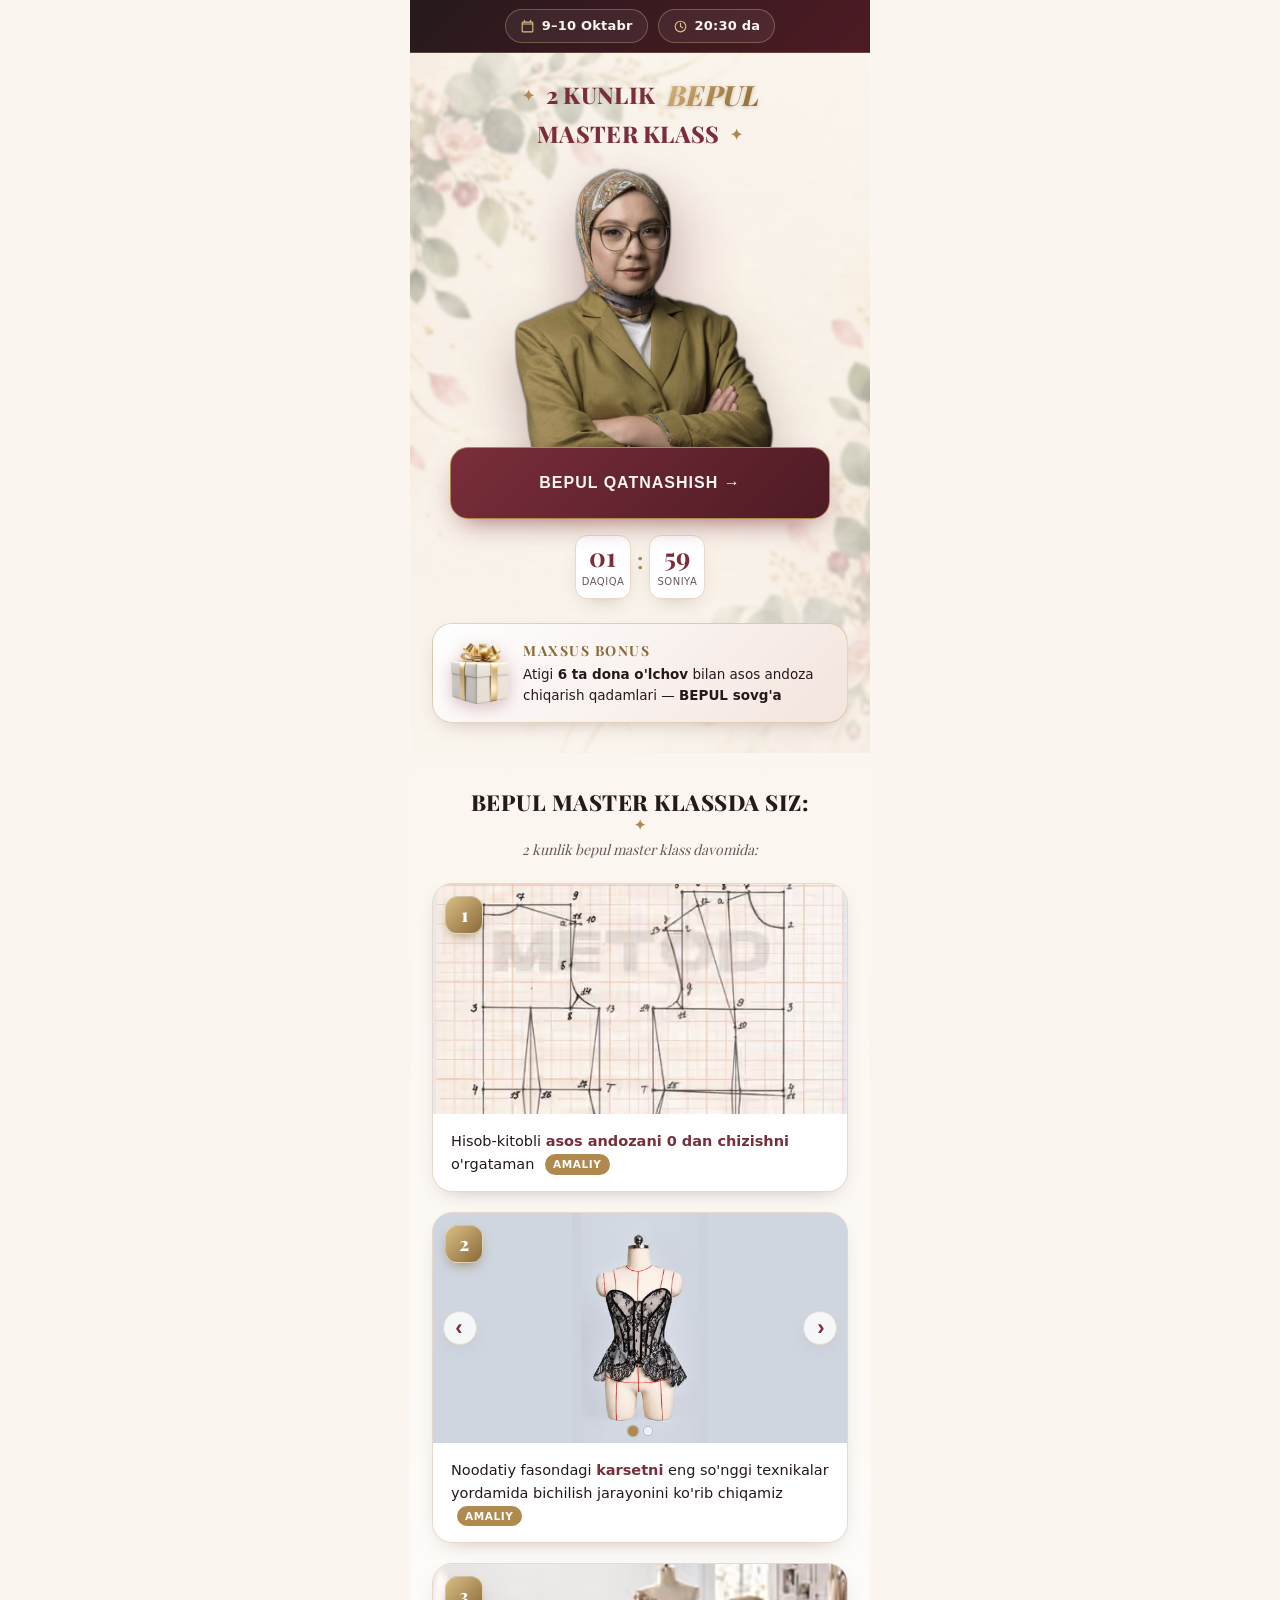
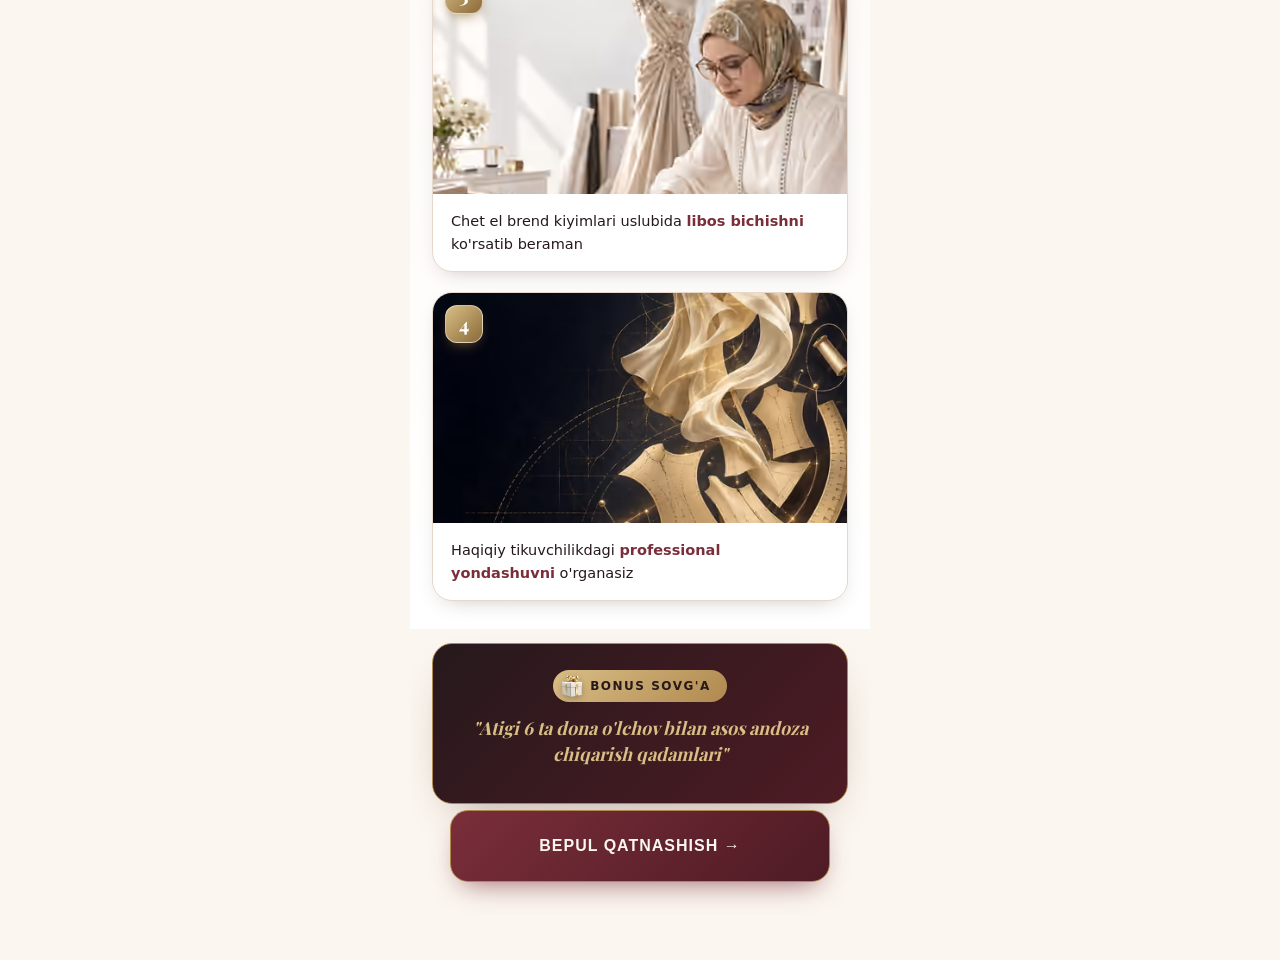
==== commit 23d2f466: "addd" ====
--- a/index.html
+++ b/index.html
@@ -1,152 +1,314 @@
 <!DOCTYPE html>
 <html lang="uz">
-<head>
-<meta charset="UTF-8">
-<meta name="viewport" content="width=device-width, initial-scale=1.0">
-<title>2 kunlik BEPUL master klass | Professional bichiq-tikish</title>
-<meta name="description" content="2 kunlik BEPUL master klass. Asos andozani 0 dan chizib, chet el brendlari uslubida libos va karset bichishni o'rganing. 9-10 oktabr, 20:30.">
-<link rel="icon" href="data:image/svg+xml,%3Csvg xmlns='http://www.w3.org/2000/svg' viewBox='0 0 32 32'%3E%3Ctext y='26' font-size='26'%3E%F0%9F%A7%B5%3C/text%3E%3C/svg%3E">
-<link rel="stylesheet" href="fonts/fonts.css">
-<link rel="stylesheet" href="css/style.css">
-</head>
-<body>
-
-<!-- ========== YUQORI PANEL (sana + soat) ========== -->
-<div class="topbar">
-  <div class="topbar__inner">
-    <span class="pill">
-      <svg viewBox="0 0 24 24" class="ic"><path d="M7 2v2M17 2v2M3.5 8h17M5 5h14a1.5 1.5 0 0 1 1.5 1.5V19A1.5 1.5 0 0 1 19 20.5H5A1.5 1.5 0 0 1 3.5 19V6.5A1.5 1.5 0 0 1 5 5Z"/></svg>
-      9–10 Oktabr
-    </span>
-    <span class="pill">
-      <svg viewBox="0 0 24 24" class="ic"><circle cx="12" cy="12" r="8.5"/><path d="M12 7v5l3.5 2"/></svg>
-      20:30 da
-    </span>
-  </div>
-</div>
-
-<main class="phone">
-
-  <!-- ========== HERO ========== -->
-  <section class="hero reveal">
-
-    <!-- ========== OFFER ROZETKASI ========== -->
-    <div class="offer">
-      <p class="offer__pill">
-        <span class="offer__spark" aria-hidden="true">✦</span>
-        <span class="offer__days">2 kunlik</span>
-        <span class="offer__free">BEPUL</span>
-        <span class="offer__mc">Master klass</span>
-        <span class="offer__spark" aria-hidden="true">✦</span>
-      </p>
-    </div>
-
-    <div class="portrait">
-      <img src="images/expert-cut.png" alt="Master klass ustozi" class="portrait__img" loading="eager">
-    </div>
-
-    <!-- ISH: href ni ro'yxat havolasiga (masalan Telegram bot) o'zgartiring -->
-    <a href="#" class="btn btn--cta">BEPUL QATNASHISH →</a>
-
-
-    <!-- Countdown -->
-    <div class="countdown" id="countdown" aria-label="Ro'yxatdan o'tishga qolgan vaqt">
-      <div class="cd"><span class="cd__num" data-cd="mins">02</span><span class="cd__lbl">daqiqa</span></div>
-      <span class="cd__sep">:</span>
-      <div class="cd"><span class="cd__num" data-cd="secs">00</span><span class="cd__lbl">soniya</span></div>
-    </div>
-
-    <!-- Maxsus bonus -->
-    <div class="bonus-card reveal">
-      <div class="bonus-card__icon"><img src="images/gift.png" alt="Sovg'a" loading="lazy"></div>
-      <div>
-        <p class="bonus-card__title">MAXSUS BONUS</p>
-        <p class="bonus-card__text">Atigi <b>6 ta dona o'lchov</b> bilan asos andoza chiqarish qadamlari — <b>BEPUL sovg'a</b></p>
+  <head>
+    <meta charset="UTF-8" />
+    <meta name="viewport" content="width=device-width, initial-scale=1.0" />
+    <title>2 kunlik BEPUL master klass | Professional bichiq-tikish</title>
+    <meta
+      name="description"
+      content="2 kunlik BEPUL master klass. Asos andozani 0 dan chizib, chet el brendlari uslubida libos va karset bichishni o'rganing. 9-10 oktabr, 20:30."
+    />
+
+    <link rel="preload" as="image" type="image/avif" href="./images/expert-cut.avif" fetchpriority="high" />
+    <link rel="preload" href="./fonts/playfair.woff2" as="font" type="font/woff2" crossorigin />
+    <style id="critical-css">@font-face{font-family:"Playfair Display";src:url(./fonts/playfair.woff2) format("woff2");font-weight:400 900;font-display:swap}:root{--cream:#FBF6EF;--blush:#F3E4DE;--ink:#26191C;--ink-soft:#6A575B;--gold:#B0894F;--gold-lt:#D9BE86;--gold-dk:#8A6A38;--burgundy:#7A2E3A;--burgundy-dk:#4E1B24;--line:#E6D9CB;--white:#ffffff;--shadow:0 18px 45px -22px rgba(60, 30, 25, .45);--shadow-sm:0 8px 22px -12px rgba(60, 30, 25, .35);--radius:20px;--maxw:460px}*{box-sizing:border-box;margin:0;padding:0}html{scroll-behavior:smooth}body{font-family:system-ui, sans-serif;color:var(--ink);background:var(--cream);line-height:1.55;-webkit-font-smoothing:antialiased}img{display:block;max-width:100%}.topbar{position:relative;z-index:1;background:linear-gradient(135deg, var(--ink) 0%, var(--burgundy-dk) 100%);border-bottom:1px solid rgba(217,190,134,.25)}.topbar__inner{max-width:var(--maxw);margin:0 auto;display:flex;gap:10px;justify-content:center;padding:9px 14px}.pill{display:inline-flex;align-items:center;gap:7px;font-size:13px;font-weight:600;letter-spacing:.2px;color:var(--cream);background:rgba(255,255,255,.06);border:1px solid rgba(217,190,134,.35);padding:6px 14px;border-radius:999px}.pill .ic{width:15px;height:15px;fill:none;stroke:var(--gold-lt);stroke-width:1.8;stroke-linecap:round;stroke-linejoin:round}.phone{max-width:var(--maxw);margin:0 auto;background:var(--cream);overflow:hidden;padding-bottom:20px}.hero{position:relative;padding:16px 22px 30px;text-align:center}.offer{display:flex;justify-content:center;margin:10px 0 22px;padding:0 16px}.offer__pill{display:inline-flex;align-items:center;justify-content:center;flex-wrap:wrap;gap:10px;font-family:'Playfair Display' , serif;font-weight:800;font-size:23px;letter-spacing:.3px;text-transform:uppercase;color:var(--burgundy);line-height:1.15;text-align:center}.offer__spark{color:var(--gold);font-size:15px}.offer__days, .offer__mc{color:var(--burgundy)}.offer__free{font-family:'Playfair Display' , serif;font-weight:800;font-style:italic;font-size:28px;letter-spacing:.3px;text-transform:uppercase;background:linear-gradient(135deg, var(--gold-lt) 0%, var(--gold) 48%, var(--gold-dk) 100%);-webkit-background-clip:text;background-clip:text;-webkit-text-fill-color:transparent;color:transparent;filter:drop-shadow(0 1px 2px rgba(138,106,56,.4))}.portrait{position:relative;width:272px;margin:-6px auto -14px}.portrait::before{content:"";position:absolute;z-index:0;left:50%;top:0%;transform:translateX(-50%);width:206px;height:206px;border-radius:50%;background:radial-gradient(circle, var(--blush) 0%, rgba(243,228,222,.55) 46%, transparent 72%)}.portrait__img{position:relative;z-index:1;width:100%;display:block;filter:drop-shadow(0 22px 26px rgba(78,27,36,.3))}.btn{display:inline-block;cursor:pointer;font-family:sans-serif;font-weight:800;font-size:16px;letter-spacing:1px;text-transform:uppercase;text-decoration:none;text-align:center;color:var(--cream);background:linear-gradient(135deg, var(--burgundy) 0%, var(--burgundy-dk) 100%);border:1px solid var(--gold);border-radius:18px;padding:23px 38px;box-shadow:0 12px 28px -12px rgba(122,46,58,.75);position:relative;overflow:hidden}.btn--cta{width:100%;max-width:380px;position:relative;z-index:3}.countdown{display:flex;align-items:center;justify-content:center;gap:6px;margin:8px auto 24px}.cd{display:flex;flex-direction:column;align-items:center;min-width:56px;background:var(--white);border:1px solid var(--line);border-radius:12px;padding:8px 6px;box-shadow:var(--shadow-sm)}.cd__num{font-family:'Playfair Display' , serif;font-weight:700;font-size:26px;line-height:1;color:var(--burgundy);font-variant-numeric:tabular-nums}.cd__lbl{font-size:10px;text-transform:uppercase;letter-spacing:.5px;color:var(--ink-soft);margin-top:4px}.cd__sep{font-family:'Playfair Display' , serif;font-size:22px;font-weight:700;color:var(--gold);align-self:flex-start;margin-top:8px}.bonus-card{display:flex;gap:14px;align-items:center;text-align:left;background:linear-gradient(135deg, #fff, var(--blush));border:1px solid rgba(176,137,79,.35);border-radius:var(--radius);padding:16px 18px;box-shadow:var(--shadow-sm)}.bonus-card__icon{flex:0 0 auto;filter:drop-shadow(0 5px 8px rgba(122,46,58,.28))}.bonus-card__icon img{width:58px;height:auto;display:block}.bonus-card__title{font-family:'Playfair Display' , serif;font-weight:700;font-size:14px;letter-spacing:1.5px;color:var(--gold-dk)}.bonus-card__text{font-size:13.5px;color:var(--ink);margin-top:3px}@media (prefers-reduced-motion:reduce){html{scroll-behavior:auto}}*{margin:0;padding:0;box-sizing:border-box}img{height:auto}</style>
+    <link rel="stylesheet" href="./css/main.css" media="print" onload="this.media='all'" />
+    <noscript><link rel="stylesheet" href="./css/main.css" /></noscript>
+  </head>
+  <body>
+    <div class="topbar">
+      <div class="topbar__inner">
+        <span class="pill">
+          <svg viewBox="0 0 24 24" class="ic">
+            <path
+              d="M7 2v2M17 2v2M3.5 8h17M5 5h14a1.5 1.5 0 0 1 1.5 1.5V19A1.5 1.5 0 0 1 19 20.5H5A1.5 1.5 0 0 1 3.5 19V6.5A1.5 1.5 0 0 1 5 5Z"
+            ></path>
+          </svg>
+          9–10 Oktabr
+        </span>
+        <span class="pill">
+          <svg viewBox="0 0 24 24" class="ic">
+            <circle cx="12" cy="12" r="8.5"></circle>
+            <path d="M12 7v5l3.5 2"></path>
+          </svg>
+          20:30 da
+        </span>
       </div>
     </div>
-  </section>
-
-  <!-- ========== BEPUL MASTER KLASSDA SIZ ========== -->
-  <section class="features">
-    <h2 class="section-title reveal">BEPUL MASTER KLASSDA SIZ:</h2>
-    <p class="section-sub reveal">2 kunlik bepul master klass davomida:</p>
-
-    <article class="feat reveal">
-      <span class="feat__badge">1</span>
-      <div class="feat__img"><img src="images/asos-andoza.jpg" alt="Hisob-kitobli asos andoza chizmasi" loading="lazy"></div>
-      <p class="feat__text">Hisob-kitobli <b>asos andozani 0 dan chizishni</b> o'rgataman <span class="tag">amaliy</span></p>
-    </article>
-
-    <article class="feat reveal">
-      <span class="feat__badge">2</span>
-      <div class="kslider" id="korsetSlider">
-        <div class="kslider__track">
-          <div class="kslide"><img src="images/korset-front.jpg" alt="Noodatiy fasondagi dantel karset — old ko'rinishi" loading="lazy"></div>
-          <div class="kslide"><img src="images/korset-back.jpg" alt="Karset — orqa, bog'ichli ko'rinishi" loading="lazy"></div>
-        </div>
-        <button class="kslider__nav kslider__nav--prev" type="button" aria-label="Oldingi">‹</button>
-        <button class="kslider__nav kslider__nav--next" type="button" aria-label="Keyingi">›</button>
-        <div class="kslider__dots">
-          <button class="kdot is-active" type="button" aria-label="1-rasm"></button>
-          <button class="kdot" type="button" aria-label="2-rasm"></button>
-        </div>
+
+    <main class="phone">
+      <section class="hero">
+        <div class="offer">
+          <h1 class="offer__pill">
+            <span class="offer__spark" aria-hidden="true">✦</span>
+            <span class="offer__days">2 kunlik</span>
+            <span class="offer__free">BEPUL</span>
+            <span class="offer__mc">Master klass</span>
+            <span class="offer__spark" aria-hidden="true">✦</span>
+          </h1>
+        </div>
+
+        <div class="portrait">
+          <img
+            src="./images/expert-cut.avif"
+            alt="Master klass ustozi"
+            class="portrait__img"
+            loading="lazy"
+            decoding="async"
+            width="600"
+            height="655"
+          />
+        </div>
+
+        <a href="#" class="btn btn--cta registerBtn">BEPUL QATNASHISH →</a>
+
+        <div class="countdown" id="countdown" aria-label="Ro'yxatdan o'tishga qolgan vaqt">
+          <div class="cd">
+            <span class="cd__num" data-cd="mins">02</span><span class="cd__lbl">daqiqa</span>
+          </div>
+          <span class="cd__sep">:</span>
+          <div class="cd">
+            <span class="cd__num" data-cd="secs">00</span><span class="cd__lbl">soniya</span>
+          </div>
+        </div>
+
+        <div class="bonus-card">
+          <div class="bonus-card__icon">
+            <img
+              src="./images/gift.avif"
+              alt="Sovg'a"
+              loading="lazy"
+              decoding="async"
+              width="297"
+              height="320"
+            />
+          </div>
+          <div>
+            <p class="bonus-card__title">MAXSUS BONUS</p>
+            <p class="bonus-card__text">
+              Atigi <b>6 ta dona o'lchov</b> bilan asos andoza chiqarish qadamlari —
+              <b>BEPUL sovg'a</b>
+            </p>
+          </div>
+        </div>
+      </section>
+
+      <section class="features">
+        <h2 class="section-title">BEPUL MASTER KLASSDA SIZ:</h2>
+        <p class="section-sub">2 kunlik bepul master klass davomida:</p>
+
+        <article class="feat">
+          <span class="feat__badge">1</span>
+          <div class="feat__img">
+            <img
+              src="./images/asos-andoza.avif"
+              alt="Hisob-kitobli asos andoza chizmasi"
+              loading="lazy"
+              decoding="async"
+              width="480"
+              height="652"
+            />
+          </div>
+          <p class="feat__text">
+            Hisob-kitobli <b>asos andozani 0 dan chizishni</b> o'rgataman
+            <span class="tag">amaliy</span>
+          </p>
+        </article>
+
+        <article class="feat">
+          <span class="feat__badge">2</span>
+          <div class="kslider" id="korsetSlider">
+            <div class="kslider__track">
+              <div class="kslide">
+                <img
+                  src="./images/korset-front.avif"
+                  alt="Noodatiy fasondagi dantel karset — old ko'rinishi"
+                  loading="lazy"
+                  decoding="async"
+                  width="412"
+                  height="700"
+                />
+              </div>
+              <div class="kslide">
+                <img
+                  src="./images/korset-back.avif"
+                  alt="Karset — orqa, bog'ichli ko'rinishi"
+                  loading="lazy"
+                  decoding="async"
+                  width="412"
+                  height="700"
+                />
+              </div>
+            </div>
+            <button class="kslider__nav kslider__nav--prev" type="button" aria-label="Oldingi">
+              ‹
+            </button>
+            <button class="kslider__nav kslider__nav--next" type="button" aria-label="Keyingi">
+              ›
+            </button>
+            <div class="kslider__dots">
+              <button class="kdot is-active" type="button" aria-label="1-rasm"></button>
+              <button class="kdot" type="button" aria-label="2-rasm"></button>
+            </div>
+          </div>
+          <p class="feat__text">
+            Noodatiy fasondagi <b>karsetni</b> eng so'nggi texnikalar yordamida bichilish jarayonini
+            ko'rib chiqamiz <span class="tag">amaliy</span>
+          </p>
+        </article>
+
+        <article class="feat">
+          <span class="feat__badge">3</span>
+          <div class="feat__img">
+            <img
+              src="./images/atelier.avif"
+              alt="Chet el brend uslubida libos bichayotgan usta"
+              loading="lazy"
+              decoding="async"
+              width="480"
+              height="640"
+              class="landing-style-1"
+            />
+          </div>
+          <p class="feat__text">
+            Chet el brend kiyimlari uslubida <b>libos bichishni</b> ko'rsatib beraman
+          </p>
+        </article>
+
+        <article class="feat">
+          <span class="feat__badge">4</span>
+          <div class="feat__img">
+            <img
+              src="./images/tailoring.avif"
+              alt="Professional tikuvchilik — andoza, lineyka va libos"
+              loading="lazy"
+              decoding="async"
+              width="480"
+              height="267"
+              class="landing-style-2"
+            />
+          </div>
+          <p class="feat__text">
+            Haqiqiy tikuvchilikdagi <b>professional yondashuvni</b> o'rganasiz
+          </p>
+        </article>
+      </section>
+
+      <section class="bonusband">
+        <span class="bonusband__tag"
+          ><img
+            src="./images/gift.avif"
+            alt=""
+            loading="lazy"
+            decoding="async"
+            width="297"
+            height="320"
+          />
+          BONUS SOVG'A</span
+        >
+        <p class="bonusband__title">
+          "Atigi 6 ta dona o'lchov bilan asos andoza chiqarish qadamlari"
+        </p>
+      </section>
+
+      <section class="final-cta">
+        <a href="#" class="btn btn--cta registerBtn">BEPUL QATNASHISH →</a>
+      </section>
+    </main>
+
+    <div id="registrationModal" class="homeModal" style="display: none">
+      <div class="homeModalOverlay"></div>
+      <div
+        class="homeFormContainer"
+        role="dialog"
+        aria-modal="true"
+        aria-labelledby="registrationTitle"
+      >
+        <button class="closeButton" id="closeModalBtn" aria-label="Yopish">
+          <svg
+            xmlns="http://www.w3.org/2000/svg"
+            width="16"
+            height="16"
+            viewBox="0 0 12 12"
+            fill="none"
+          >
+            <path
+              d="M1 11L11 1M1 1.00001L11 11"
+              stroke="currentColor"
+              stroke-width="1.5"
+              stroke-linecap="round"
+            ></path>
+          </svg>
+        </button>
+        <div class="homeFormTop">
+          <h1 class="homeFormTopTitle" id="registrationTitle">
+            Ro'yxatdan o'tish uchun ma'lumotlaringizni kiriting!
+          </h1>
+        </div>
+        <form id="registrationForm" name="contact-form">
+          <div class="HomeFormRow">
+            <label class="HomeFormRowLabel" for="name">Ismingiz:</label>
+            <input
+              class="HomeFormRowInput"
+              type="text"
+              id="name"
+              name="name"
+              placeholder="Ismingizni kiriting"
+              autocomplete="name"
+            />
+            <p class="homeFormErrorText" id="nameError" style="display: none">
+              ❌ Ismingizni kiriting!
+            </p>
+          </div>
+
+          <div class="HomeFormRow">
+            <label class="HomeFormRowLabel" for="phone">Telefon raqamingiz:</label>
+            <div class="phone-input-container">
+              <button type="button" class="selected-country" id="selectedCountry">
+                <span class="selected-flag" id="selectedCountryFlag">🇺🇿</span>
+                <svg
+                  id="dropdownIcon"
+                  xmlns="http://www.w3.org/2000/svg"
+                  width="16"
+                  height="16"
+                  viewBox="0 0 24 24"
+                  fill="none"
+                  stroke="currentColor"
+                  stroke-width="2"
+                  stroke-linecap="round"
+                  stroke-linejoin="round"
+                >
+                  <polyline points="6 9 12 15 18 9"></polyline>
+                </svg>
+                <span class="selected-code" id="selectedCountryCodeText">+998</span>
+              </button>
+
+              <div class="country-dropdown" id="countryDropdown" style="display: none"></div>
+
+              <div class="phone-field">
+                <input
+                  class="HomeFormRowInput phone-input landing-style-3"
+                  type="tel"
+                  id="phone"
+                  name="phone"
+                  inputmode="numeric"
+                  placeholder="88 888 88 88"
+                  autocomplete="tel"
+                />
+              </div>
+            </div>
+            <p class="homeFormErrorText" id="phoneError" style="display: none">
+              ❌ Telefon raqam mos emas!
+            </p>
+          </div>
+          <button type="submit" class="HomeFormBtn" id="submitBtn">DAVOM ETISH</button>
+        </form>
       </div>
-      <p class="feat__text">Noodatiy fasondagi <b>karsetni</b> eng so'nggi texnikalar yordamida bichilish jarayonini ko'rib chiqamiz <span class="tag">amaliy</span></p>
-    </article>
-
-    <article class="feat reveal">
-      <span class="feat__badge">3</span>
-      <div class="feat__img"><img src="images/atelier.jpg" alt="Chet el brend uslubida libos bichayotgan usta" style="object-position:center 34%" loading="lazy"></div>
-      <p class="feat__text">Chet el brend kiyimlari uslubida <b>libos bichishni</b> ko'rsatib beraman</p>
-    </article>
-
-    <article class="feat reveal">
-      <span class="feat__badge">4</span>
-      <div class="feat__img"><img src="images/tailoring.jpg" alt="Professional tikuvchilik — andoza, lineyka va libos" style="object-position:center" loading="lazy"></div>
-      <p class="feat__text">Haqiqiy tikuvchilikdagi <b>professional yondashuvni</b> o'rganasiz</p>
-    </article>
-  </section>
-
-  <!-- ========== BONUS BAND ========== -->
-  <section class="bonusband reveal">
-    <span class="bonusband__tag"><img src="images/gift.png" alt="" loading="lazy"> BONUS SOVG'A</span>
-    <p class="bonusband__title">"Atigi 6 ta dona o'lchov bilan asos andoza chiqarish qadamlari"</p>
-  </section>
-
-  <!-- Yakuniy CTA. ISH: href ni ro'yxat havolasiga (masalan Telegram bot) o'zgartiring -->
-  <section class="final-cta reveal">
-    <a href="#" class="btn btn--cta">BEPUL QATNASHISH →</a>
-  </section>
-
-</main>
-
-<!-- ===== RO'YXAT MODAL ===== -->
-<div class="rmodal" id="regModal" hidden>
-  <div class="rmodal__bg" data-close></div>
-  <div class="rmodal__card" role="dialog" aria-modal="true" aria-labelledby="rmTitle">
-    <button class="rmodal__x" type="button" aria-label="Yopish" data-close>&times;</button>
-    <h3 class="rmodal__title" id="rmTitle">Master klassga ro'yxatdan o'tish uchun ma'lumotlaringizni kiriting!</h3>
-    <form class="rmodal__form" id="modalForm" novalidate>
-      <label class="rfield">
-        <span>Ismingiz:</span>
-        <input type="text" name="name" placeholder="Ism Familiya" autocomplete="name" required>
-      </label>
-      <label class="rfield">
-        <span>Telefon raqamingiz:</span>
-        <span class="rphone">
-          <span class="rphone__cc">+998</span>
-          <input type="tel" name="phone" placeholder="90 123 45 67" autocomplete="tel" required>
-        </span>
-      </label>
-      <button type="submit" class="mbtn">DAVOM ETISH</button>
-      <div class="rmodal__ok" id="modalOk" hidden>
-        <div class="rmodal__check">✓</div>
-        <p>Rahmat! Arizangiz qabul qilindi. Tez orada bog'lanamiz.</p>
-      </div>
-    </form>
-  </div>
-</div>
-
-<script src="js/main.js"></script>
-</body>
+    </div>
+
+    <script src="./js/phoneFormatter.js" defer=""></script>
+    <script src="./js/registration.js" defer=""></script>
+    <script src="./js/app.js" defer=""></script>
+    <script src="./js/main.js" defer=""></script>
+  </body>
 </html>
--- a/css/main.css
+++ b/css/main.css
@@ -0,0 +1,2 @@
+@font-face{font-family:'Bebas Neue';src:url("../fonts/bebas-neue.woff2") format( 'woff2' );font-weight:700;font-display:swap}@font-face{font-family:'Playfair Display';src:url("../fonts/playfair.woff2") format( 'woff2' );font-weight:400 900;font-style:normal;font-display:swap}:root{--cream:#FBF6EF;--blush:#F3E4DE;--ink:#26191C;--ink-soft:#6A575B;--gold:#B0894F;--gold-lt:#D9BE86;--gold-dk:#8A6A38;--burgundy:#7A2E3A;--burgundy-dk:#4E1B24;--line:#E6D9CB;--white:#ffffff;--shadow:0 18px 45px -22px rgba(60, 30, 25, .45);--shadow-sm:0 8px 22px -12px rgba(60, 30, 25, .35);--radius:20px;--maxw:460px}*{box-sizing:border-box;margin:0;padding:0}html{scroll-behavior:smooth}body{font-family:system-ui, sans-serif;color:var(--ink);background:var(--cream);line-height:1.55;-webkit-font-smoothing:antialiased}img{display:block;max-width:100%}.topbar{position:relative;z-index:1;background:linear-gradient(135deg, var(--ink) 0%, var(--burgundy-dk) 100%);border-bottom:1px solid rgba(217,190,134,.25)}.topbar__inner{max-width:var(--maxw);margin:0 auto;display:flex;gap:10px;justify-content:center;padding:9px 14px}.pill{display:inline-flex;align-items:center;gap:7px;font-size:13px;font-weight:600;letter-spacing:.2px;color:var(--cream);background:rgba(255,255,255,.06);border:1px solid rgba(217,190,134,.35);padding:6px 14px;border-radius:999px}.pill .ic{width:15px;height:15px;fill:none;stroke:var(--gold-lt);stroke-width:1.8;stroke-linecap:round;stroke-linejoin:round}.phone{max-width:var(--maxw);margin:0 auto;background:var(--cream);overflow:hidden;padding-bottom:20px}.hero{position:relative;padding:clamp(12px,4vw,16px) clamp(12px,5vw,22px) clamp(22px,7vw,30px);text-align:center;background:linear-gradient(180deg, rgba(251,246,239,.74) 0%, rgba(251,246,239,.5) 42%, rgba(251,246,239,.86) 100%), url("../images/floral-bg.avif") center top / cover no-repeat}.offer{display:flex;justify-content:center;margin:10px 0 22px;padding:0 clamp(0px,2vw,16px);gap:clamp(5px,2vw,10px)}.offer__pill{display:inline-flex;align-items:center;justify-content:center;flex-wrap:wrap;gap:clamp(5px,2vw,10px);font-family:'Playfair Display' , serif;font-weight:800;font-size:clamp(18px,5.6vw,23px);letter-spacing:.3px;text-transform:uppercase;color:var(--burgundy);line-height:1.15;text-align:center}.offer__spark{color:var(--gold);font-size:15px}.offer__days, .offer__mc{color:var(--burgundy)}.offer__free{font-family:'Playfair Display' , serif;font-weight:800;font-style:italic;font-size:clamp(23px,6.8vw,28px);letter-spacing:.3px;text-transform:uppercase;background:linear-gradient(135deg, var(--gold-lt) 0%, var(--gold) 48%, var(--gold-dk) 100%);-webkit-background-clip:text;background-clip:text;-webkit-text-fill-color:transparent;color:transparent;filter:drop-shadow(0 1px 2px rgba(138,106,56,.4))}.portrait{position:relative;width:min(100%, clamp(220px,70vw,272px));margin:-6px auto -14px}.portrait::before{content:"";position:absolute;z-index:0;left:50%;top:0%;transform:translateX(-50%);width:206px;height:206px;border-radius:50%;background:radial-gradient(circle, var(--blush) 0%, rgba(243,228,222,.55) 46%, transparent 72%)}.portrait__img{position:relative;z-index:1;width:100%;display:block;filter:drop-shadow(0 22px 26px rgba(78,27,36,.3))}.btn{display:inline-block;cursor:pointer;font-family:sans-serif;font-weight:800;font-size:clamp(12px,3.6vw,16px);letter-spacing:1px;text-transform:uppercase;text-decoration:none;text-align:center;color:var(--cream);background:linear-gradient(135deg, var(--burgundy) 0%, var(--burgundy-dk) 100%);border:1px solid var(--gold);border-radius:18px;padding:clamp(17px,5.5vw,23px) clamp(14px,5vw,38px);box-shadow:0 12px 28px -12px rgba(122,46,58,.75);position:relative;overflow:hidden}.btn:hover{transform:translateY(-2px);box-shadow:0 18px 34px -12px rgba(122,46,58,.8);filter:brightness(1.05)}.btn:active{transform:translateY(0)}.btn--cta{width:100%;max-width:380px;position:relative;z-index:3}.countdown{display:flex;align-items:center;justify-content:center;gap:6px;margin:8px auto 24px}.cd{display:flex;flex-direction:column;align-items:center;min-width:56px;background:var(--white);border:1px solid var(--line);border-radius:12px;padding:8px 6px;box-shadow:var(--shadow-sm)}.cd__num{font-family:'Playfair Display' , serif;font-weight:700;font-size:26px;line-height:1;color:var(--burgundy);font-variant-numeric:tabular-nums}.cd__lbl{font-size:10px;text-transform:uppercase;letter-spacing:.5px;color:var(--ink-soft);margin-top:4px}.cd__sep{font-family:'Playfair Display' , serif;font-size:22px;font-weight:700;color:var(--gold);align-self:flex-start;margin-top:8px}.bonus-card{display:flex;gap:clamp(8px,3vw,14px);align-items:center;text-align:left;background:linear-gradient(135deg, #fff, var(--blush));border:1px solid rgba(176,137,79,.35);border-radius:var(--radius);padding:clamp(12px,4vw,16px) clamp(12px,4vw,18px);box-shadow:var(--shadow-sm)}.bonus-card__icon{flex:0 0 auto;filter:drop-shadow(0 5px 8px rgba(122,46,58,.28))}.bonus-card__icon img{width:58px;height:auto;display:block}.bonus-card__title{font-family:'Playfair Display' , serif;font-weight:700;font-size:14px;letter-spacing:1.5px;color:var(--gold-dk)}.bonus-card__text{font-size:clamp(12px,3.4vw,13.5px);color:var(--ink);margin-top:3px}.features{padding:clamp(24px,7vw,32px) clamp(12px,5vw,22px) 8px;background:linear-gradient(180deg, var(--cream) 0%, #fff 100%)}.section-title{font-family:'Playfair Display' , serif;font-weight:800;text-transform:uppercase;font-size:clamp(18px,5.3vw,22px);letter-spacing:.5px;text-align:center;color:var(--ink);position:relative;padding-bottom:14px;margin-bottom:6px}.section-title::after{content:"✦";display:block;position:absolute;left:50%;bottom:-2px;transform:translateX(-50%);color:var(--gold);font-size:14px}.section-sub{text-align:center;font-size:clamp(12px,3.6vw,14px);font-style:italic;color:var(--ink-soft);margin-bottom:22px;font-family:'Playfair Display' , serif}.feat{position:relative;background:var(--white);border:1px solid var(--line);border-radius:var(--radius);overflow:hidden;margin-bottom:20px;box-shadow:var(--shadow-sm)}.feat:hover{transform:translateY(-3px);box-shadow:var(--shadow)}.feat__badge{position:absolute;top:12px;left:12px;z-index:2;width:38px;height:38px;border-radius:12px;display:grid;place-items:center;font-family:'Playfair Display' , serif;font-weight:800;font-size:19px;color:#fff;background:linear-gradient(135deg, var(--gold-lt), var(--gold-dk));box-shadow:0 6px 14px -6px rgba(138,106,56,.9);border:1px solid rgba(255,255,255,.5)}.feat__img{background:linear-gradient(180deg, #efe9e2, #e4dcd2)}.feat__img img{width:100%;height:230px;object-fit:cover;object-position:center 28%}.feat__text{padding:clamp(12px,4vw,16px) clamp(12px,4.5vw,18px);font-size:clamp(13px,3.7vw,14.5px);font-weight:500;color:var(--ink)}.feat__text b{color:var(--burgundy);font-weight:700}.kslider{position:relative;height:230px;overflow:hidden;background:#CFD6E0}.kslider__track{display:flex;height:100%}.kslide{flex:0 0 100%;min-width:0;height:100%;background:#CFD6E0}.kslide img{width:100%;height:100%;object-fit:contain;object-position:center}.kslider__nav{position:absolute;top:50%;transform:translateY(-50%);z-index:3;width:34px;height:34px;border-radius:50%;display:grid;place-items:center;cursor:pointer;font-size:22px;line-height:1;font-weight:700;color:var(--burgundy);background:rgba(255,255,255,.82);border:1px solid var(--line);box-shadow:var(--shadow-sm)}.kslider__nav:hover{background:#fff;transform:translateY(-50%) scale(1.08)}.kslider__nav:active{transform:translateY(-50%) scale(.95)}.kslider__nav--prev{left:10px;padding-right:2px}.kslider__nav--next{right:10px;padding-left:2px}.kslider__dots{position:absolute;left:0;right:0;bottom:8px;z-index:3;display:flex;justify-content:center;gap:7px}.kslider__dots .kdot{width:8px;height:8px;border-radius:50%;cursor:pointer;padding:0;border:none;background:rgba(255,255,255,.65);box-shadow:0 0 0 1px rgba(0,0,0,.12)}.kslider__dots .kdot.is-active{background:var(--gold);transform:scale(1.3)}.tag{display:inline-block;margin-left:6px;font-size:10.5px;font-weight:700;text-transform:uppercase;letter-spacing:.6px;color:#fff;background:var(--gold);padding:2px 8px;border-radius:999px;vertical-align:middle}.bonusband{margin:14px clamp(12px,5vw,22px) 0;text-align:center;background:linear-gradient(135deg, var(--ink) 0%, var(--burgundy-dk) 100%);color:var(--cream);border:1px solid var(--gold);border-radius:var(--radius);padding:clamp(18px,5vw,26px) clamp(14px,5vw,22px);box-shadow:var(--shadow)}.bonusband__tag{display:inline-flex;align-items:center;gap:7px;font-size:12px;font-weight:700;letter-spacing:1.5px;color:var(--ink);background:linear-gradient(135deg, var(--gold-lt), var(--gold));padding:5px 16px 5px 8px;border-radius:999px;margin-bottom:14px}.bonusband__tag img{width:22px;height:22px;object-fit:contain;display:block;filter:drop-shadow(0 2px 3px rgba(0,0,0,.25))}.bonusband__title{font-family:'Playfair Display' , serif;font-style:italic;font-weight:700;font-size:clamp(16px,4.5vw,18px);line-height:1.4;color:var(--gold-lt);margin-bottom:10px}.final-cta{padding:6px clamp(12px,5vw,22px) clamp(28px,9vw,40px);text-align:center}@media (prefers-reduced-motion:reduce){html{scroll-behavior:auto}}@media (min-width:600px){body{padding:0 0 30px}.topbar{max-width:var(--maxw);margin:0 auto}.phone{border-radius:0 0 22px 22px;padding-bottom:0}}.homeModal, .homeModalOverlay{position:fixed;top:0;height:100vh;width:100%;left:0}.homeModal{z-index:30;justify-content:center;align-items:center;display:flex}.homeModalOverlay{background-color:rgba(0, 0, 0, 0.3);backdrop-filter:blur(5px)}.homeFormContainer{position:relative;z-index:30;background-color:#fff;color:#000;border-radius:8px;padding:20px 40px 40px;width:100%;max-width:520px;box-shadow:0 4px 12px rgba(0, 0, 0, 0.1);margin:0 20px;position:fixed;top:50%;left:50%;transform:translate(-50%, -50%)}.homeFormTop{display:flex;justify-content:space-between}.homeFormTopTitle{font-family:Inter, sans-serif;font-size:clamp(18px,5.3vw,24px);margin:0 0 20px;color:#000;font-weight:600;text-align:center;margin-left:auto;margin-right:auto}.closeButton{background:0 0;border:none;cursor:pointer;padding:4px;justify-content:center;align-items:center;display:flex;position:absolute;top:20px;right:20px;color:#000}.homeFormErrorText{color:#e53e3e;margin-bottom:12px;font-size:14px;font-family:system-ui, -apple-system, BlinkMacSystemFont, "Segoe UI" , sans-serif;padding-top:5px;padding-bottom:5px}.HomeFormRowInput, .HomeFormRowLabel{font-family:system-ui, -apple-system, BlinkMacSystemFont, "Segoe UI" , sans-serif;font-size:clamp(16px,4vw,18px)}.HomeFormRow{margin-bottom:20px}.HomeFormRowLabel{display:block;margin-bottom:6px;color:#000}.HomeFormRowInput{width:100%;padding:10px 16px;border:1px solid #c9c9c9;min-height:48px;background-color:#f3f7f8;border-radius:6px;font-weight:400;outline:0;height:50px}.HomeFormRowInput:focus{border-color:var(--burgundy)}.HomeFormRowInput::placeholder{color:#aaa}.HomeFormBtn{font-family:sans-serif;height:60px;width:100%;cursor:pointer;border-radius:10px;background:linear-gradient(135deg, var(--burgundy) 0%, var(--burgundy-dk) 100%);font-weight:700;font-size:clamp(16px,4.5vw,22px);color:white;text-transform:uppercase;border:none;position:relative;display:flex;align-items:center;justify-content:center}.phone-input-container{display:flex;align-items:center;position:relative;border:1px solid #c9c9c9;background-color:transparent;border-radius:6px}.phone-input-container:focus, .phone-input-container:focus-within{border-color:var(--burgundy)}.country-dropdown{position:absolute;top:110%;left:0;width:100%;background-color:#fff;border:1px solid #c9c9c9;border-radius:6px;box-shadow:0 4px 12px rgba(0, 0, 0, 0.1);z-index:40;max-height:200px;overflow-y:auto;font-family:sans-serif !important;font-weight:400 !important}.country-option{display:flex;justify-content:space-between;align-items:center;padding:10px;cursor:pointer;font-family:sans-serif;font-weight:400 !important}.country-option:hover{background-color:#f3f7f8}.country-option.selected{background-color:#e6f0fa}@media screen and (max-width:768px){.homeFormContainer{max-width:100%;padding:80px 20px 20px;margin:0;border-radius:6px;height:100vh}.homeFormTopTitle{text-align:center;max-width:408px;margin-left:auto;margin-right:auto;font-weight:700;margin-bottom:15px;font-size:clamp(18px,5.3vw,24px)}.homeFormTop{flex-direction:column;align-items:flex-start}.closeButton{width:100%;height:50px;background-color:#000;color:#fff;padding-right:20px;top:0;left:0;justify-content:end}.homeFormErrorText{font-size:12px;margin-bottom:8px}.HomeFormRowLabel{margin-bottom:6px}.HomeFormRowInput{padding:0 12px;min-height:40px;background-color:transparent}.HomeFormRowInput::placeholder{color:#a3a3a3}.HomeFormBtn{font-size:clamp(16px,4.5vw,22px);font-weight:700;margin-top:24px}}@media screen and (max-width:480px){.homeFormContainer{max-width:100%;padding:80px 20px 20px;margin:0;border-radius:6px;height:100vh}.homeFormTopTitle{text-align:center;margin:0 auto 15px;font-size:clamp(18px,5.3vw,24px)}.homeFormErrorText{font-size:12px;margin-bottom:8px}.HomeFormRowLabel{margin-bottom:6px}.HomeFormRowInput{padding:0 12px;min-height:40px;background-color:transparent;border-radius:10px}.HomeFormRowInput::placeholder{color:#a3a3a3}.HomeFormBtn{font-size:clamp(16px,4.5vw,22px);padding:10px 0;margin-top:24px;height:50px}}.landing-style-1{object-position:center 34%}.landing-style-2{object-position:center}.landing-style-3{border:none;background-color:transparent;padding-left:5px}*{margin:0;padding:0;box-sizing:border-box}.header{padding-top:clamp(48px,14vh,180px);padding-bottom:clamp(24px,6vh,48px);background-color:#ebe8e3;min-height:100vh;padding-top:clamp(48px,14vh,180px)}.header-container{margin-left:auto;margin-right:auto;max-width:671px;width:100%;display:flex;background-repeat:no-repeat;padding-left:20px;padding-right:20px}.hero-left{max-width:903px;width:100%;display:flex;flex-direction:column;align-items:center}.hero-title{font-family:"Bebas Neue" , sans-serif;font-weight:700;font-size:clamp(36px,9vw,72px);line-height:100%;letter-spacing:0%;text-align:center;margin-bottom:clamp(8px,3vw,25px);text-transform:uppercase;max-width:622px}.hero-text{font-family:sans-serif;font-weight:500;font-size:clamp(16px,4.5vw,26px);line-height:150%;letter-spacing:0%;margin-bottom:clamp(24px,7vw,58px);max-width:522px}.hero-btn-box{max-width:585px;width:100%}.hero-img{text-align:center;align-items:center;justify-content:center;margin-bottom:46px;display:flex;margin-left:auto;margin-right:auto}.hero-btn{display:flex;align-items:center;justify-content:center;font-family:"Bebas Neue" , sans-serif;font-weight:700;font-size:clamp(28px,7vw,54px);line-height:100%;text-align:center;padding:clamp(20px,5vw,32px) clamp(12px,4vw,24px);background-color:#039BE5;box-shadow:0px 5px 0px 0px #006393;color:white;border-radius:30px;max-width:585px;width:100%;border:none;text-transform:uppercase;margin-bottom:42px;text-decoration:none;max-height:142px}@media (max-width:500px){.header{padding-top:clamp(48px,14vh,180px);padding-bottom:clamp(24px,6vh,48px);background-image:none}.hero-left{display:block}.header-container{margin-left:auto;margin-right:auto;text-align:center;padding-left:10px;padding-right:10px}.hero-title{font-weight:700;font-size:clamp(36px,9vw,72px);line-height:100%;letter-spacing:0%;text-align:center;margin-bottom:clamp(8px,3vw,25px)}.hero-img{margin-bottom:24px;height:69px}.hero-btn{font-weight:700;font-size:clamp(28px,7vw,54px);line-height:100%;letter-spacing:0%;text-align:center;padding:clamp(20px,5vw,32px) clamp(12px,4vw,24px);border-radius:30px;max-width:345px;width:100%;margin-left:auto;margin-right:auto;margin-bottom:25px}}.thanks-style-1{color:#ff0000}img{height:auto}.feat__img img{height:230px}.kslide img{height:100%}.bonusband__tag img{height:22px}body{overflow-x:clip}.phone-field{flex:1;min-width:0}.phone-input{min-width:0}.homeFormContainer{width:calc(100% - 24px);margin:0;max-height:calc(100dvh - 24px);overflow-y:auto;overscroll-behavior:contain}.hero-img{width:auto;max-width:100%}.homeFormTopTitle{overflow-wrap:anywhere}@media(max-width:768px){.homeFormContainer{width:100%;height:100dvh;max-height:100dvh;padding:72px clamp(16px,5vw,24px) 24px}}
+
--- a/css/main.css
+++ b/css/main.css
@@ -0,0 +1,2 @@
+@font-face{font-family:'Bebas Neue';src:url("../fonts/bebas-neue.woff2") format( 'woff2' );font-weight:700;font-display:swap}@font-face{font-family:'Playfair Display';src:url("../fonts/playfair.woff2") format( 'woff2' );font-weight:400 900;font-style:normal;font-display:swap}:root{--cream:#FBF6EF;--blush:#F3E4DE;--ink:#26191C;--ink-soft:#6A575B;--gold:#B0894F;--gold-lt:#D9BE86;--gold-dk:#8A6A38;--burgundy:#7A2E3A;--burgundy-dk:#4E1B24;--line:#E6D9CB;--white:#ffffff;--shadow:0 18px 45px -22px rgba(60, 30, 25, .45);--shadow-sm:0 8px 22px -12px rgba(60, 30, 25, .35);--radius:20px;--maxw:460px}*{box-sizing:border-box;margin:0;padding:0}html{scroll-behavior:smooth}body{font-family:system-ui, sans-serif;color:var(--ink);background:var(--cream);line-height:1.55;-webkit-font-smoothing:antialiased}img{display:block;max-width:100%}.topbar{position:relative;z-index:1;background:linear-gradient(135deg, var(--ink) 0%, var(--burgundy-dk) 100%);border-bottom:1px solid rgba(217,190,134,.25)}.topbar__inner{max-width:var(--maxw);margin:0 auto;display:flex;gap:10px;justify-content:center;padding:9px 14px}.pill{display:inline-flex;align-items:center;gap:7px;font-size:13px;font-weight:600;letter-spacing:.2px;color:var(--cream);background:rgba(255,255,255,.06);border:1px solid rgba(217,190,134,.35);padding:6px 14px;border-radius:999px}.pill .ic{width:15px;height:15px;fill:none;stroke:var(--gold-lt);stroke-width:1.8;stroke-linecap:round;stroke-linejoin:round}.phone{max-width:var(--maxw);margin:0 auto;background:var(--cream);overflow:hidden;padding-bottom:20px}.hero{position:relative;padding:clamp(12px,4vw,16px) clamp(12px,5vw,22px) clamp(22px,7vw,30px);text-align:center;background:linear-gradient(180deg, rgba(251,246,239,.74) 0%, rgba(251,246,239,.5) 42%, rgba(251,246,239,.86) 100%), url("../images/floral-bg.avif") center top / cover no-repeat}.offer{display:flex;justify-content:center;margin:10px 0 22px;padding:0 clamp(0px,2vw,16px);gap:clamp(5px,2vw,10px)}.offer__pill{display:inline-flex;align-items:center;justify-content:center;flex-wrap:wrap;gap:clamp(5px,2vw,10px);font-family:'Playfair Display' , serif;font-weight:800;font-size:clamp(18px,5.6vw,23px);letter-spacing:.3px;text-transform:uppercase;color:var(--burgundy);line-height:1.15;text-align:center}.offer__spark{color:var(--gold);font-size:15px}.offer__days, .offer__mc{color:var(--burgundy)}.offer__free{font-family:'Playfair Display' , serif;font-weight:800;font-style:italic;font-size:clamp(23px,6.8vw,28px);letter-spacing:.3px;text-transform:uppercase;background:linear-gradient(135deg, var(--gold-lt) 0%, var(--gold) 48%, var(--gold-dk) 100%);-webkit-background-clip:text;background-clip:text;-webkit-text-fill-color:transparent;color:transparent;filter:drop-shadow(0 1px 2px rgba(138,106,56,.4))}.portrait{position:relative;width:min(100%, clamp(220px,70vw,272px));margin:-6px auto -14px}.portrait::before{content:"";position:absolute;z-index:0;left:50%;top:0%;transform:translateX(-50%);width:206px;height:206px;border-radius:50%;background:radial-gradient(circle, var(--blush) 0%, rgba(243,228,222,.55) 46%, transparent 72%)}.portrait__img{position:relative;z-index:1;width:100%;display:block;filter:drop-shadow(0 22px 26px rgba(78,27,36,.3))}.btn{display:inline-block;cursor:pointer;font-family:sans-serif;font-weight:800;font-size:clamp(12px,3.6vw,16px);letter-spacing:1px;text-transform:uppercase;text-decoration:none;text-align:center;color:var(--cream);background:linear-gradient(135deg, var(--burgundy) 0%, var(--burgundy-dk) 100%);border:1px solid var(--gold);border-radius:18px;padding:clamp(17px,5.5vw,23px) clamp(14px,5vw,38px);box-shadow:0 12px 28px -12px rgba(122,46,58,.75);position:relative;overflow:hidden}.btn:hover{transform:translateY(-2px);box-shadow:0 18px 34px -12px rgba(122,46,58,.8);filter:brightness(1.05)}.btn:active{transform:translateY(0)}.btn--cta{width:100%;max-width:380px;position:relative;z-index:3}.countdown{display:flex;align-items:center;justify-content:center;gap:6px;margin:8px auto 24px}.cd{display:flex;flex-direction:column;align-items:center;min-width:56px;background:var(--white);border:1px solid var(--line);border-radius:12px;padding:8px 6px;box-shadow:var(--shadow-sm)}.cd__num{font-family:'Playfair Display' , serif;font-weight:700;font-size:26px;line-height:1;color:var(--burgundy);font-variant-numeric:tabular-nums}.cd__lbl{font-size:10px;text-transform:uppercase;letter-spacing:.5px;color:var(--ink-soft);margin-top:4px}.cd__sep{font-family:'Playfair Display' , serif;font-size:22px;font-weight:700;color:var(--gold);align-self:flex-start;margin-top:8px}.bonus-card{display:flex;gap:clamp(8px,3vw,14px);align-items:center;text-align:left;background:linear-gradient(135deg, #fff, var(--blush));border:1px solid rgba(176,137,79,.35);border-radius:var(--radius);padding:clamp(12px,4vw,16px) clamp(12px,4vw,18px);box-shadow:var(--shadow-sm)}.bonus-card__icon{flex:0 0 auto;filter:drop-shadow(0 5px 8px rgba(122,46,58,.28))}.bonus-card__icon img{width:58px;height:auto;display:block}.bonus-card__title{font-family:'Playfair Display' , serif;font-weight:700;font-size:14px;letter-spacing:1.5px;color:var(--gold-dk)}.bonus-card__text{font-size:clamp(12px,3.4vw,13.5px);color:var(--ink);margin-top:3px}.features{padding:clamp(24px,7vw,32px) clamp(12px,5vw,22px) 8px;background:linear-gradient(180deg, var(--cream) 0%, #fff 100%)}.section-title{font-family:'Playfair Display' , serif;font-weight:800;text-transform:uppercase;font-size:clamp(18px,5.3vw,22px);letter-spacing:.5px;text-align:center;color:var(--ink);position:relative;padding-bottom:14px;margin-bottom:6px}.section-title::after{content:"✦";display:block;position:absolute;left:50%;bottom:-2px;transform:translateX(-50%);color:var(--gold);font-size:14px}.section-sub{text-align:center;font-size:clamp(12px,3.6vw,14px);font-style:italic;color:var(--ink-soft);margin-bottom:22px;font-family:'Playfair Display' , serif}.feat{position:relative;background:var(--white);border:1px solid var(--line);border-radius:var(--radius);overflow:hidden;margin-bottom:20px;box-shadow:var(--shadow-sm)}.feat:hover{transform:translateY(-3px);box-shadow:var(--shadow)}.feat__badge{position:absolute;top:12px;left:12px;z-index:2;width:38px;height:38px;border-radius:12px;display:grid;place-items:center;font-family:'Playfair Display' , serif;font-weight:800;font-size:19px;color:#fff;background:linear-gradient(135deg, var(--gold-lt), var(--gold-dk));box-shadow:0 6px 14px -6px rgba(138,106,56,.9);border:1px solid rgba(255,255,255,.5)}.feat__img{background:linear-gradient(180deg, #efe9e2, #e4dcd2)}.feat__img img{width:100%;height:230px;object-fit:cover;object-position:center 28%}.feat__text{padding:clamp(12px,4vw,16px) clamp(12px,4.5vw,18px);font-size:clamp(13px,3.7vw,14.5px);font-weight:500;color:var(--ink)}.feat__text b{color:var(--burgundy);font-weight:700}.kslider{position:relative;height:230px;overflow:hidden;background:#CFD6E0}.kslider__track{display:flex;height:100%}.kslide{flex:0 0 100%;min-width:0;height:100%;background:#CFD6E0}.kslide img{width:100%;height:100%;object-fit:contain;object-position:center}.kslider__nav{position:absolute;top:50%;transform:translateY(-50%);z-index:3;width:34px;height:34px;border-radius:50%;display:grid;place-items:center;cursor:pointer;font-size:22px;line-height:1;font-weight:700;color:var(--burgundy);background:rgba(255,255,255,.82);border:1px solid var(--line);box-shadow:var(--shadow-sm)}.kslider__nav:hover{background:#fff;transform:translateY(-50%) scale(1.08)}.kslider__nav:active{transform:translateY(-50%) scale(.95)}.kslider__nav--prev{left:10px;padding-right:2px}.kslider__nav--next{right:10px;padding-left:2px}.kslider__dots{position:absolute;left:0;right:0;bottom:8px;z-index:3;display:flex;justify-content:center;gap:7px}.kslider__dots .kdot{width:8px;height:8px;border-radius:50%;cursor:pointer;padding:0;border:none;background:rgba(255,255,255,.65);box-shadow:0 0 0 1px rgba(0,0,0,.12)}.kslider__dots .kdot.is-active{background:var(--gold);transform:scale(1.3)}.tag{display:inline-block;margin-left:6px;font-size:10.5px;font-weight:700;text-transform:uppercase;letter-spacing:.6px;color:#fff;background:var(--gold);padding:2px 8px;border-radius:999px;vertical-align:middle}.bonusband{margin:14px clamp(12px,5vw,22px) 0;text-align:center;background:linear-gradient(135deg, var(--ink) 0%, var(--burgundy-dk) 100%);color:var(--cream);border:1px solid var(--gold);border-radius:var(--radius);padding:clamp(18px,5vw,26px) clamp(14px,5vw,22px);box-shadow:var(--shadow)}.bonusband__tag{display:inline-flex;align-items:center;gap:7px;font-size:12px;font-weight:700;letter-spacing:1.5px;color:var(--ink);background:linear-gradient(135deg, var(--gold-lt), var(--gold));padding:5px 16px 5px 8px;border-radius:999px;margin-bottom:14px}.bonusband__tag img{width:22px;height:22px;object-fit:contain;display:block;filter:drop-shadow(0 2px 3px rgba(0,0,0,.25))}.bonusband__title{font-family:'Playfair Display' , serif;font-style:italic;font-weight:700;font-size:clamp(16px,4.5vw,18px);line-height:1.4;color:var(--gold-lt);margin-bottom:10px}.final-cta{padding:6px clamp(12px,5vw,22px) clamp(28px,9vw,40px);text-align:center}@media (prefers-reduced-motion:reduce){html{scroll-behavior:auto}}@media (min-width:600px){body{padding:0 0 30px}.topbar{max-width:var(--maxw);margin:0 auto}.phone{border-radius:0 0 22px 22px;padding-bottom:0}}.homeModal, .homeModalOverlay{position:fixed;top:0;height:100vh;width:100%;left:0}.homeModal{z-index:30;justify-content:center;align-items:center;display:flex}.homeModalOverlay{background-color:rgba(0, 0, 0, 0.3);backdrop-filter:blur(5px)}.homeFormContainer{position:relative;z-index:30;background-color:#fff;color:#000;border-radius:8px;padding:20px 40px 40px;width:100%;max-width:520px;box-shadow:0 4px 12px rgba(0, 0, 0, 0.1);margin:0 20px;position:fixed;top:50%;left:50%;transform:translate(-50%, -50%)}.homeFormTop{display:flex;justify-content:space-between}.homeFormTopTitle{font-family:Inter, sans-serif;font-size:clamp(18px,5.3vw,24px);margin:0 0 20px;color:#000;font-weight:600;text-align:center;margin-left:auto;margin-right:auto}.closeButton{background:0 0;border:none;cursor:pointer;padding:4px;justify-content:center;align-items:center;display:flex;position:absolute;top:20px;right:20px;color:#000}.homeFormErrorText{color:#e53e3e;margin-bottom:12px;font-size:14px;font-family:system-ui, -apple-system, BlinkMacSystemFont, "Segoe UI" , sans-serif;padding-top:5px;padding-bottom:5px}.HomeFormRowInput, .HomeFormRowLabel{font-family:system-ui, -apple-system, BlinkMacSystemFont, "Segoe UI" , sans-serif;font-size:clamp(16px,4vw,18px)}.HomeFormRow{margin-bottom:20px}.HomeFormRowLabel{display:block;margin-bottom:6px;color:#000}.HomeFormRowInput{width:100%;padding:10px 16px;border:1px solid #c9c9c9;min-height:48px;background-color:#f3f7f8;border-radius:6px;font-weight:400;outline:0;height:50px}.HomeFormRowInput:focus{border-color:var(--burgundy)}.HomeFormRowInput::placeholder{color:#aaa}.HomeFormBtn{font-family:sans-serif;height:60px;width:100%;cursor:pointer;border-radius:10px;background:linear-gradient(135deg, var(--burgundy) 0%, var(--burgundy-dk) 100%);font-weight:700;font-size:clamp(16px,4.5vw,22px);color:white;text-transform:uppercase;border:none;position:relative;display:flex;align-items:center;justify-content:center}.phone-input-container{display:flex;align-items:center;position:relative;border:1px solid #c9c9c9;background-color:transparent;border-radius:6px}.phone-input-container:focus, .phone-input-container:focus-within{border-color:var(--burgundy)}.country-dropdown{position:absolute;top:110%;left:0;width:100%;background-color:#fff;border:1px solid #c9c9c9;border-radius:6px;box-shadow:0 4px 12px rgba(0, 0, 0, 0.1);z-index:40;max-height:200px;overflow-y:auto;font-family:sans-serif !important;font-weight:400 !important}.country-option{display:flex;justify-content:space-between;align-items:center;padding:10px;cursor:pointer;font-family:sans-serif;font-weight:400 !important}.country-option:hover{background-color:#f3f7f8}.country-option.selected{background-color:#e6f0fa}@media screen and (max-width:768px){.homeFormContainer{max-width:100%;padding:80px 20px 20px;margin:0;border-radius:6px;height:100vh}.homeFormTopTitle{text-align:center;max-width:408px;margin-left:auto;margin-right:auto;font-weight:700;margin-bottom:15px;font-size:clamp(18px,5.3vw,24px)}.homeFormTop{flex-direction:column;align-items:flex-start}.closeButton{width:100%;height:50px;background-color:#000;color:#fff;padding-right:20px;top:0;left:0;justify-content:end}.homeFormErrorText{font-size:12px;margin-bottom:8px}.HomeFormRowLabel{margin-bottom:6px}.HomeFormRowInput{padding:0 12px;min-height:40px;background-color:transparent}.HomeFormRowInput::placeholder{color:#a3a3a3}.HomeFormBtn{font-size:clamp(16px,4.5vw,22px);font-weight:700;margin-top:24px}}@media screen and (max-width:480px){.homeFormContainer{max-width:100%;padding:80px 20px 20px;margin:0;border-radius:6px;height:100vh}.homeFormTopTitle{text-align:center;margin:0 auto 15px;font-size:clamp(18px,5.3vw,24px)}.homeFormErrorText{font-size:12px;margin-bottom:8px}.HomeFormRowLabel{margin-bottom:6px}.HomeFormRowInput{padding:0 12px;min-height:40px;background-color:transparent;border-radius:10px}.HomeFormRowInput::placeholder{color:#a3a3a3}.HomeFormBtn{font-size:clamp(16px,4.5vw,22px);padding:10px 0;margin-top:24px;height:50px}}.landing-style-1{object-position:center 34%}.landing-style-2{object-position:center}.landing-style-3{border:none;background-color:transparent;padding-left:5px}*{margin:0;padding:0;box-sizing:border-box}.header{padding-top:clamp(48px,14vh,180px);padding-bottom:clamp(24px,6vh,48px);background-color:#ebe8e3;min-height:100vh;padding-top:clamp(48px,14vh,180px)}.header-container{margin-left:auto;margin-right:auto;max-width:671px;width:100%;display:flex;background-repeat:no-repeat;padding-left:20px;padding-right:20px}.hero-left{max-width:903px;width:100%;display:flex;flex-direction:column;align-items:center}.hero-title{font-family:"Bebas Neue" , sans-serif;font-weight:700;font-size:clamp(36px,9vw,72px);line-height:100%;letter-spacing:0%;text-align:center;margin-bottom:clamp(8px,3vw,25px);text-transform:uppercase;max-width:622px}.hero-text{font-family:sans-serif;font-weight:500;font-size:clamp(16px,4.5vw,26px);line-height:150%;letter-spacing:0%;margin-bottom:clamp(24px,7vw,58px);max-width:522px}.hero-btn-box{max-width:585px;width:100%}.hero-img{text-align:center;align-items:center;justify-content:center;margin-bottom:46px;display:flex;margin-left:auto;margin-right:auto}.hero-btn{display:flex;align-items:center;justify-content:center;font-family:"Bebas Neue" , sans-serif;font-weight:700;font-size:clamp(28px,7vw,54px);line-height:100%;text-align:center;padding:clamp(20px,5vw,32px) clamp(12px,4vw,24px);background-color:#039BE5;box-shadow:0px 5px 0px 0px #006393;color:white;border-radius:30px;max-width:585px;width:100%;border:none;text-transform:uppercase;margin-bottom:42px;text-decoration:none;max-height:142px}@media (max-width:500px){.header{padding-top:clamp(48px,14vh,180px);padding-bottom:clamp(24px,6vh,48px);background-image:none}.hero-left{display:block}.header-container{margin-left:auto;margin-right:auto;text-align:center;padding-left:10px;padding-right:10px}.hero-title{font-weight:700;font-size:clamp(36px,9vw,72px);line-height:100%;letter-spacing:0%;text-align:center;margin-bottom:clamp(8px,3vw,25px)}.hero-img{margin-bottom:24px;height:69px}.hero-btn{font-weight:700;font-size:clamp(28px,7vw,54px);line-height:100%;letter-spacing:0%;text-align:center;padding:clamp(20px,5vw,32px) clamp(12px,4vw,24px);border-radius:30px;max-width:345px;width:100%;margin-left:auto;margin-right:auto;margin-bottom:25px}}.thanks-style-1{color:#ff0000}img{height:auto}.feat__img img{height:230px}.kslide img{height:100%}.bonusband__tag img{height:22px}body{overflow-x:clip}.phone-field{flex:1;min-width:0}.phone-input{min-width:0}.homeFormContainer{width:calc(100% - 24px);margin:0;max-height:calc(100dvh - 24px);overflow-y:auto;overscroll-behavior:contain}.hero-img{width:auto;max-width:100%}.homeFormTopTitle{overflow-wrap:anywhere}@media(max-width:768px){.homeFormContainer{width:100%;height:100dvh;max-height:100dvh;padding:72px clamp(16px,5vw,24px) 24px}}
+
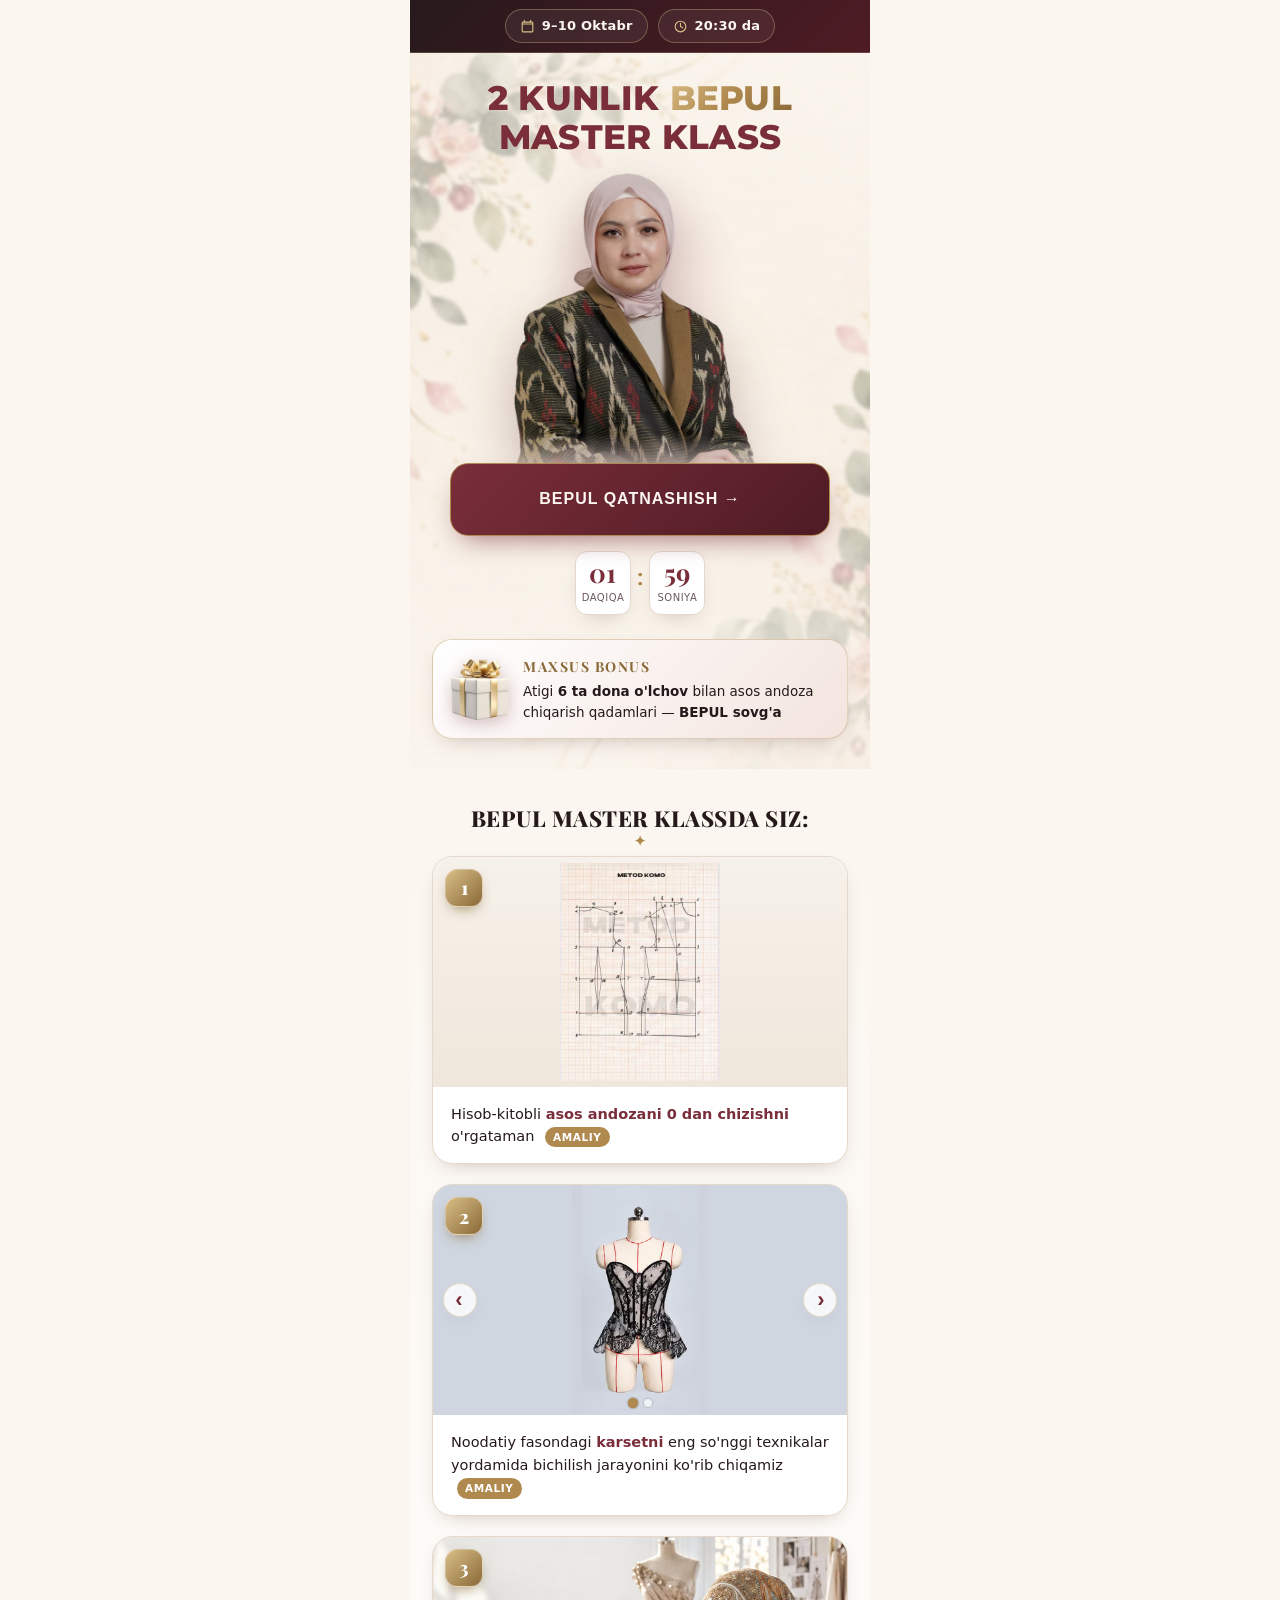
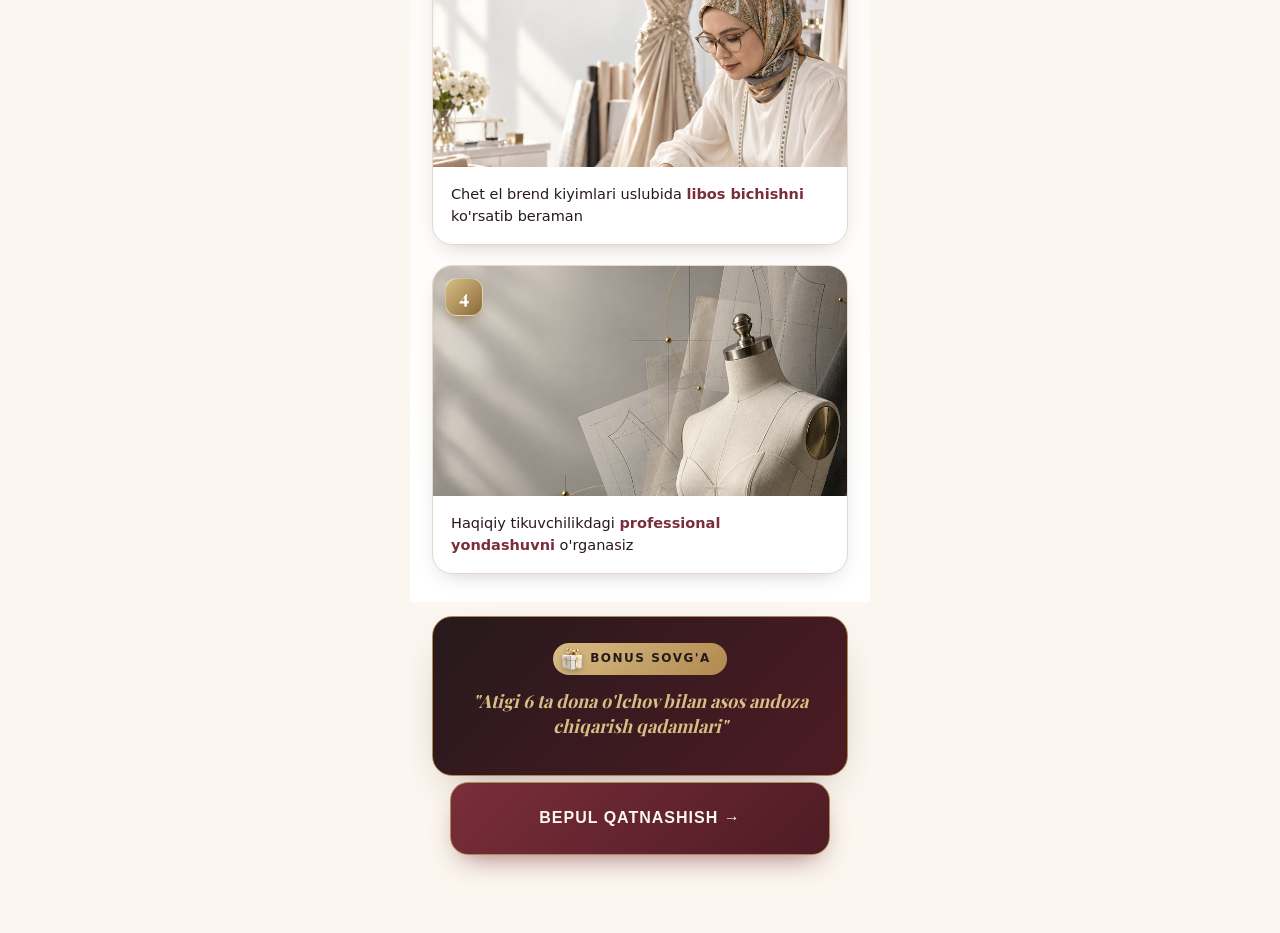
==== commit 0fbce2e2: "addd" ====
--- a/index.html
+++ b/index.html
@@ -1,314 +1,316 @@
-<!DOCTYPE html>
-<html lang="uz">
-  <head>
-    <meta charset="UTF-8" />
-    <meta name="viewport" content="width=device-width, initial-scale=1.0" />
-    <title>2 kunlik BEPUL master klass | Professional bichiq-tikish</title>
-    <meta
-      name="description"
-      content="2 kunlik BEPUL master klass. Asos andozani 0 dan chizib, chet el brendlari uslubida libos va karset bichishni o'rganing. 9-10 oktabr, 20:30."
-    />
-
-    <link rel="preload" as="image" type="image/avif" href="./images/expert-cut.avif" fetchpriority="high" />
-    <link rel="preload" href="./fonts/playfair.woff2" as="font" type="font/woff2" crossorigin />
-    <style id="critical-css">@font-face{font-family:"Playfair Display";src:url(./fonts/playfair.woff2) format("woff2");font-weight:400 900;font-display:swap}:root{--cream:#FBF6EF;--blush:#F3E4DE;--ink:#26191C;--ink-soft:#6A575B;--gold:#B0894F;--gold-lt:#D9BE86;--gold-dk:#8A6A38;--burgundy:#7A2E3A;--burgundy-dk:#4E1B24;--line:#E6D9CB;--white:#ffffff;--shadow:0 18px 45px -22px rgba(60, 30, 25, .45);--shadow-sm:0 8px 22px -12px rgba(60, 30, 25, .35);--radius:20px;--maxw:460px}*{box-sizing:border-box;margin:0;padding:0}html{scroll-behavior:smooth}body{font-family:system-ui, sans-serif;color:var(--ink);background:var(--cream);line-height:1.55;-webkit-font-smoothing:antialiased}img{display:block;max-width:100%}.topbar{position:relative;z-index:1;background:linear-gradient(135deg, var(--ink) 0%, var(--burgundy-dk) 100%);border-bottom:1px solid rgba(217,190,134,.25)}.topbar__inner{max-width:var(--maxw);margin:0 auto;display:flex;gap:10px;justify-content:center;padding:9px 14px}.pill{display:inline-flex;align-items:center;gap:7px;font-size:13px;font-weight:600;letter-spacing:.2px;color:var(--cream);background:rgba(255,255,255,.06);border:1px solid rgba(217,190,134,.35);padding:6px 14px;border-radius:999px}.pill .ic{width:15px;height:15px;fill:none;stroke:var(--gold-lt);stroke-width:1.8;stroke-linecap:round;stroke-linejoin:round}.phone{max-width:var(--maxw);margin:0 auto;background:var(--cream);overflow:hidden;padding-bottom:20px}.hero{position:relative;padding:16px 22px 30px;text-align:center}.offer{display:flex;justify-content:center;margin:10px 0 22px;padding:0 16px}.offer__pill{display:inline-flex;align-items:center;justify-content:center;flex-wrap:wrap;gap:10px;font-family:'Playfair Display' , serif;font-weight:800;font-size:23px;letter-spacing:.3px;text-transform:uppercase;color:var(--burgundy);line-height:1.15;text-align:center}.offer__spark{color:var(--gold);font-size:15px}.offer__days, .offer__mc{color:var(--burgundy)}.offer__free{font-family:'Playfair Display' , serif;font-weight:800;font-style:italic;font-size:28px;letter-spacing:.3px;text-transform:uppercase;background:linear-gradient(135deg, var(--gold-lt) 0%, var(--gold) 48%, var(--gold-dk) 100%);-webkit-background-clip:text;background-clip:text;-webkit-text-fill-color:transparent;color:transparent;filter:drop-shadow(0 1px 2px rgba(138,106,56,.4))}.portrait{position:relative;width:272px;margin:-6px auto -14px}.portrait::before{content:"";position:absolute;z-index:0;left:50%;top:0%;transform:translateX(-50%);width:206px;height:206px;border-radius:50%;background:radial-gradient(circle, var(--blush) 0%, rgba(243,228,222,.55) 46%, transparent 72%)}.portrait__img{position:relative;z-index:1;width:100%;display:block;filter:drop-shadow(0 22px 26px rgba(78,27,36,.3))}.btn{display:inline-block;cursor:pointer;font-family:sans-serif;font-weight:800;font-size:16px;letter-spacing:1px;text-transform:uppercase;text-decoration:none;text-align:center;color:var(--cream);background:linear-gradient(135deg, var(--burgundy) 0%, var(--burgundy-dk) 100%);border:1px solid var(--gold);border-radius:18px;padding:23px 38px;box-shadow:0 12px 28px -12px rgba(122,46,58,.75);position:relative;overflow:hidden}.btn--cta{width:100%;max-width:380px;position:relative;z-index:3}.countdown{display:flex;align-items:center;justify-content:center;gap:6px;margin:8px auto 24px}.cd{display:flex;flex-direction:column;align-items:center;min-width:56px;background:var(--white);border:1px solid var(--line);border-radius:12px;padding:8px 6px;box-shadow:var(--shadow-sm)}.cd__num{font-family:'Playfair Display' , serif;font-weight:700;font-size:26px;line-height:1;color:var(--burgundy);font-variant-numeric:tabular-nums}.cd__lbl{font-size:10px;text-transform:uppercase;letter-spacing:.5px;color:var(--ink-soft);margin-top:4px}.cd__sep{font-family:'Playfair Display' , serif;font-size:22px;font-weight:700;color:var(--gold);align-self:flex-start;margin-top:8px}.bonus-card{display:flex;gap:14px;align-items:center;text-align:left;background:linear-gradient(135deg, #fff, var(--blush));border:1px solid rgba(176,137,79,.35);border-radius:var(--radius);padding:16px 18px;box-shadow:var(--shadow-sm)}.bonus-card__icon{flex:0 0 auto;filter:drop-shadow(0 5px 8px rgba(122,46,58,.28))}.bonus-card__icon img{width:58px;height:auto;display:block}.bonus-card__title{font-family:'Playfair Display' , serif;font-weight:700;font-size:14px;letter-spacing:1.5px;color:var(--gold-dk)}.bonus-card__text{font-size:13.5px;color:var(--ink);margin-top:3px}@media (prefers-reduced-motion:reduce){html{scroll-behavior:auto}}*{margin:0;padding:0;box-sizing:border-box}img{height:auto}</style>
-    <link rel="stylesheet" href="./css/main.css" media="print" onload="this.media='all'" />
-    <noscript><link rel="stylesheet" href="./css/main.css" /></noscript>
-  </head>
-  <body>
-    <div class="topbar">
-      <div class="topbar__inner">
-        <span class="pill">
-          <svg viewBox="0 0 24 24" class="ic">
-            <path
-              d="M7 2v2M17 2v2M3.5 8h17M5 5h14a1.5 1.5 0 0 1 1.5 1.5V19A1.5 1.5 0 0 1 19 20.5H5A1.5 1.5 0 0 1 3.5 19V6.5A1.5 1.5 0 0 1 5 5Z"
-            ></path>
-          </svg>
-          9–10 Oktabr
-        </span>
-        <span class="pill">
-          <svg viewBox="0 0 24 24" class="ic">
-            <circle cx="12" cy="12" r="8.5"></circle>
-            <path d="M12 7v5l3.5 2"></path>
-          </svg>
-          20:30 da
-        </span>
-      </div>
-    </div>
-
-    <main class="phone">
-      <section class="hero">
-        <div class="offer">
-          <h1 class="offer__pill">
-            <span class="offer__spark" aria-hidden="true">✦</span>
-            <span class="offer__days">2 kunlik</span>
-            <span class="offer__free">BEPUL</span>
-            <span class="offer__mc">Master klass</span>
-            <span class="offer__spark" aria-hidden="true">✦</span>
-          </h1>
-        </div>
-
-        <div class="portrait">
-          <img
-            src="./images/expert-cut.avif"
-            alt="Master klass ustozi"
-            class="portrait__img"
-            loading="lazy"
-            decoding="async"
-            width="600"
-            height="655"
-          />
-        </div>
-
-        <a href="#" class="btn btn--cta registerBtn">BEPUL QATNASHISH →</a>
-
-        <div class="countdown" id="countdown" aria-label="Ro'yxatdan o'tishga qolgan vaqt">
-          <div class="cd">
-            <span class="cd__num" data-cd="mins">02</span><span class="cd__lbl">daqiqa</span>
-          </div>
-          <span class="cd__sep">:</span>
-          <div class="cd">
-            <span class="cd__num" data-cd="secs">00</span><span class="cd__lbl">soniya</span>
-          </div>
-        </div>
-
-        <div class="bonus-card">
-          <div class="bonus-card__icon">
-            <img
-              src="./images/gift.avif"
-              alt="Sovg'a"
-              loading="lazy"
-              decoding="async"
-              width="297"
-              height="320"
-            />
-          </div>
-          <div>
-            <p class="bonus-card__title">MAXSUS BONUS</p>
-            <p class="bonus-card__text">
-              Atigi <b>6 ta dona o'lchov</b> bilan asos andoza chiqarish qadamlari —
-              <b>BEPUL sovg'a</b>
-            </p>
-          </div>
-        </div>
-      </section>
-
-      <section class="features">
-        <h2 class="section-title">BEPUL MASTER KLASSDA SIZ:</h2>
-        <p class="section-sub">2 kunlik bepul master klass davomida:</p>
-
-        <article class="feat">
-          <span class="feat__badge">1</span>
-          <div class="feat__img">
-            <img
-              src="./images/asos-andoza.avif"
-              alt="Hisob-kitobli asos andoza chizmasi"
-              loading="lazy"
-              decoding="async"
-              width="480"
-              height="652"
-            />
-          </div>
-          <p class="feat__text">
-            Hisob-kitobli <b>asos andozani 0 dan chizishni</b> o'rgataman
-            <span class="tag">amaliy</span>
-          </p>
-        </article>
-
-        <article class="feat">
-          <span class="feat__badge">2</span>
-          <div class="kslider" id="korsetSlider">
-            <div class="kslider__track">
-              <div class="kslide">
-                <img
-                  src="./images/korset-front.avif"
-                  alt="Noodatiy fasondagi dantel karset — old ko'rinishi"
-                  loading="lazy"
-                  decoding="async"
-                  width="412"
-                  height="700"
-                />
-              </div>
-              <div class="kslide">
-                <img
-                  src="./images/korset-back.avif"
-                  alt="Karset — orqa, bog'ichli ko'rinishi"
-                  loading="lazy"
-                  decoding="async"
-                  width="412"
-                  height="700"
-                />
-              </div>
-            </div>
-            <button class="kslider__nav kslider__nav--prev" type="button" aria-label="Oldingi">
-              ‹
-            </button>
-            <button class="kslider__nav kslider__nav--next" type="button" aria-label="Keyingi">
-              ›
-            </button>
-            <div class="kslider__dots">
-              <button class="kdot is-active" type="button" aria-label="1-rasm"></button>
-              <button class="kdot" type="button" aria-label="2-rasm"></button>
-            </div>
-          </div>
-          <p class="feat__text">
-            Noodatiy fasondagi <b>karsetni</b> eng so'nggi texnikalar yordamida bichilish jarayonini
-            ko'rib chiqamiz <span class="tag">amaliy</span>
-          </p>
-        </article>
-
-        <article class="feat">
-          <span class="feat__badge">3</span>
-          <div class="feat__img">
-            <img
-              src="./images/atelier.avif"
-              alt="Chet el brend uslubida libos bichayotgan usta"
-              loading="lazy"
-              decoding="async"
-              width="480"
-              height="640"
-              class="landing-style-1"
-            />
-          </div>
-          <p class="feat__text">
-            Chet el brend kiyimlari uslubida <b>libos bichishni</b> ko'rsatib beraman
-          </p>
-        </article>
-
-        <article class="feat">
-          <span class="feat__badge">4</span>
-          <div class="feat__img">
-            <img
-              src="./images/tailoring.avif"
-              alt="Professional tikuvchilik — andoza, lineyka va libos"
-              loading="lazy"
-              decoding="async"
-              width="480"
-              height="267"
-              class="landing-style-2"
-            />
-          </div>
-          <p class="feat__text">
-            Haqiqiy tikuvchilikdagi <b>professional yondashuvni</b> o'rganasiz
-          </p>
-        </article>
-      </section>
-
-      <section class="bonusband">
-        <span class="bonusband__tag"
-          ><img
-            src="./images/gift.avif"
-            alt=""
-            loading="lazy"
-            decoding="async"
-            width="297"
-            height="320"
-          />
-          BONUS SOVG'A</span
-        >
-        <p class="bonusband__title">
-          "Atigi 6 ta dona o'lchov bilan asos andoza chiqarish qadamlari"
-        </p>
-      </section>
-
-      <section class="final-cta">
-        <a href="#" class="btn btn--cta registerBtn">BEPUL QATNASHISH →</a>
-      </section>
-    </main>
-
-    <div id="registrationModal" class="homeModal" style="display: none">
-      <div class="homeModalOverlay"></div>
-      <div
-        class="homeFormContainer"
-        role="dialog"
-        aria-modal="true"
-        aria-labelledby="registrationTitle"
-      >
-        <button class="closeButton" id="closeModalBtn" aria-label="Yopish">
-          <svg
-            xmlns="http://www.w3.org/2000/svg"
-            width="16"
-            height="16"
-            viewBox="0 0 12 12"
-            fill="none"
-          >
-            <path
-              d="M1 11L11 1M1 1.00001L11 11"
-              stroke="currentColor"
-              stroke-width="1.5"
-              stroke-linecap="round"
-            ></path>
-          </svg>
-        </button>
-        <div class="homeFormTop">
-          <h1 class="homeFormTopTitle" id="registrationTitle">
-            Ro'yxatdan o'tish uchun ma'lumotlaringizni kiriting!
-          </h1>
-        </div>
-        <form id="registrationForm" name="contact-form">
-          <div class="HomeFormRow">
-            <label class="HomeFormRowLabel" for="name">Ismingiz:</label>
-            <input
-              class="HomeFormRowInput"
-              type="text"
-              id="name"
-              name="name"
-              placeholder="Ismingizni kiriting"
-              autocomplete="name"
-            />
-            <p class="homeFormErrorText" id="nameError" style="display: none">
-              ❌ Ismingizni kiriting!
-            </p>
-          </div>
-
-          <div class="HomeFormRow">
-            <label class="HomeFormRowLabel" for="phone">Telefon raqamingiz:</label>
-            <div class="phone-input-container">
-              <button type="button" class="selected-country" id="selectedCountry">
-                <span class="selected-flag" id="selectedCountryFlag">🇺🇿</span>
-                <svg
-                  id="dropdownIcon"
-                  xmlns="http://www.w3.org/2000/svg"
-                  width="16"
-                  height="16"
-                  viewBox="0 0 24 24"
-                  fill="none"
-                  stroke="currentColor"
-                  stroke-width="2"
-                  stroke-linecap="round"
-                  stroke-linejoin="round"
-                >
-                  <polyline points="6 9 12 15 18 9"></polyline>
-                </svg>
-                <span class="selected-code" id="selectedCountryCodeText">+998</span>
-              </button>
-
-              <div class="country-dropdown" id="countryDropdown" style="display: none"></div>
-
-              <div class="phone-field">
-                <input
-                  class="HomeFormRowInput phone-input landing-style-3"
-                  type="tel"
-                  id="phone"
-                  name="phone"
-                  inputmode="numeric"
-                  placeholder="88 888 88 88"
-                  autocomplete="tel"
-                />
-              </div>
-            </div>
-            <p class="homeFormErrorText" id="phoneError" style="display: none">
-              ❌ Telefon raqam mos emas!
-            </p>
-          </div>
-          <button type="submit" class="HomeFormBtn" id="submitBtn">DAVOM ETISH</button>
-        </form>
-      </div>
-    </div>
-
-    <script src="./js/phoneFormatter.js" defer=""></script>
-    <script src="./js/registration.js" defer=""></script>
-    <script src="./js/app.js" defer=""></script>
-    <script src="./js/main.js" defer=""></script>
-  </body>
-</html>
+<!DOCTYPE html>
+<html lang="uz">
+  <head>
+    <meta charset="UTF-8" />
+    <meta name="viewport" content="width=device-width, initial-scale=1.0" />
+    <title>2 kunlik BEPUL master klass | Professional bichiq-tikish</title>
+    <meta
+      name="description"
+      content="2 kunlik BEPUL master klass. Asos andozani 0 dan chizib, chet el brendlari uslubida libos va karset bichishni o'rganing. 9-10 oktabr, 20:30."
+    />
+
+    <link rel="preload" as="image" type="image/avif" href="./images/expert-cut.avif" fetchpriority="high" />
+    <link rel="preload" href="./fonts/playfair.woff2" as="font" type="font/woff2" crossorigin />
+    <link rel="preload" href="./fonts/montserrat800.woff2" as="font" type="font/woff2" crossorigin />
+    <style id="critical-css">@font-face{font-family:"Playfair Display";src:url(./fonts/playfair.woff2) format("woff2");font-weight:400 900;font-display:swap}@font-face{font-family:"Montserrat";src:url(./fonts/montserrat800.woff2) format("woff2");font-weight:800;font-display:swap}:root{--cream:#FBF6EF;--blush:#F3E4DE;--ink:#26191C;--ink-soft:#6A575B;--gold:#B0894F;--gold-lt:#D9BE86;--gold-dk:#8A6A38;--burgundy:#7A2E3A;--burgundy-dk:#4E1B24;--line:#E6D9CB;--white:#ffffff;--shadow:0 18px 45px -22px rgba(60, 30, 25, .45);--shadow-sm:0 8px 22px -12px rgba(60, 30, 25, .35);--radius:20px;--maxw:460px}*{box-sizing:border-box;margin:0;padding:0}html{scroll-behavior:smooth}body{font-family:system-ui, sans-serif;color:var(--ink);background:var(--cream);line-height:1.55;-webkit-font-smoothing:antialiased}img{display:block;max-width:100%}.topbar{position:relative;z-index:1;background:linear-gradient(135deg, var(--ink) 0%, var(--burgundy-dk) 100%);border-bottom:1px solid rgba(217,190,134,.25)}.topbar__inner{max-width:var(--maxw);margin:0 auto;display:flex;gap:10px;justify-content:center;padding:9px 14px}.pill{display:inline-flex;align-items:center;gap:7px;font-size:13px;font-weight:600;letter-spacing:.2px;color:var(--cream);background:rgba(255,255,255,.06);border:1px solid rgba(217,190,134,.35);padding:6px 14px;border-radius:999px}.pill .ic{width:15px;height:15px;fill:none;stroke:var(--gold-lt);stroke-width:1.8;stroke-linecap:round;stroke-linejoin:round}.phone{max-width:var(--maxw);margin:0 auto;background:var(--cream);overflow:hidden;padding-bottom:20px}.hero{position:relative;padding:clamp(12px,4vw,16px) clamp(12px,5vw,22px) clamp(22px,7vw,30px);text-align:center}.offer{display:flex;justify-content:center;margin:10px 0 22px;padding:0 clamp(0px,2vw,16px);gap:clamp(5px,2vw,10px)}.offer__pill{font-family:'Montserrat' , sans-serif;font-weight:800;text-transform:uppercase;font-size:clamp(24px,7.4vw,34px);letter-spacing:.3px;color:var(--burgundy);text-align:center;line-height:1.14}.offer__free{background:linear-gradient(135deg, var(--gold-lt) 0%, var(--gold) 48%, var(--gold-dk) 100%);-webkit-background-clip:text;background-clip:text;-webkit-text-fill-color:transparent;color:transparent}.portrait{position:relative;width:min(100%, clamp(220px,70vw,272px));margin:-6px auto -14px}.portrait::before{content:"";position:absolute;z-index:0;left:50%;top:0%;transform:translateX(-50%);width:206px;height:206px;border-radius:50%;background:radial-gradient(circle, var(--blush) 0%, rgba(243,228,222,.55) 46%, transparent 72%)}.portrait__img{position:relative;z-index:1;width:100%;display:block;filter:drop-shadow(0 22px 26px rgba(78,27,36,.3))}.btn{display:inline-block;cursor:pointer;font-family:sans-serif;font-weight:800;font-size:clamp(12px,3.6vw,16px);letter-spacing:1px;text-transform:uppercase;text-decoration:none;text-align:center;color:var(--cream);background:linear-gradient(135deg, var(--burgundy) 0%, var(--burgundy-dk) 100%);border:1px solid var(--gold);border-radius:18px;padding:clamp(17px,5.5vw,23px) clamp(14px,5vw,38px);box-shadow:0 12px 28px -12px rgba(122,46,58,.75);position:relative;overflow:hidden}.btn--cta{width:100%;max-width:380px;position:relative;z-index:3}.countdown{display:flex;align-items:center;justify-content:center;gap:6px;margin:8px auto 24px}.cd{display:flex;flex-direction:column;align-items:center;min-width:56px;background:var(--white);border:1px solid var(--line);border-radius:12px;padding:8px 6px;box-shadow:var(--shadow-sm)}.cd__num{font-family:'Playfair Display' , serif;font-weight:700;font-size:26px;line-height:1;color:var(--burgundy);font-variant-numeric:tabular-nums}.cd__lbl{font-size:10px;text-transform:uppercase;letter-spacing:.5px;color:var(--ink-soft);margin-top:4px}.cd__sep{font-family:'Playfair Display' , serif;font-size:22px;font-weight:700;color:var(--gold);align-self:flex-start;margin-top:8px}.bonus-card{display:flex;gap:clamp(8px,3vw,14px);align-items:center;text-align:left;background:linear-gradient(135deg, #fff, var(--blush));border:1px solid rgba(176,137,79,.35);border-radius:var(--radius);padding:clamp(12px,4vw,16px) clamp(12px,4vw,18px);box-shadow:var(--shadow-sm)}.bonus-card__icon{flex:0 0 auto;filter:drop-shadow(0 5px 8px rgba(122,46,58,.28))}.bonus-card__icon img{width:58px;height:auto;display:block}.bonus-card__title{font-family:'Playfair Display' , serif;font-weight:700;font-size:14px;letter-spacing:1.5px;color:var(--gold-dk)}.bonus-card__text{font-size:clamp(12px,3.4vw,13.5px);color:var(--ink);margin-top:3px}@media (prefers-reduced-motion:reduce){html{scroll-behavior:auto}}@media (min-width:600px){body{padding:0 0 30px}.topbar{max-width:var(--maxw);margin:0 auto}.phone{border-radius:0 0 22px 22px;padding-bottom:0}}*{margin:0;padding:0;box-sizing:border-box}img{height:auto}body{overflow-x:clip}</style>
+    <link rel="stylesheet" href="./css/main.css" media="print" onload="this.media='all'" />
+    <noscript><link rel="stylesheet" href="./css/main.css" /></noscript>
+    <link rel="prefetch" href="/thankYou.html" as="document" />
+  <!-- Meta Pixel Code -->
+<script>
+!function(f,b,e,v,n,t,s)
+{if(f.fbq)return;n=f.fbq=function(){n.callMethod?
+n.callMethod.apply(n,arguments):n.queue.push(arguments)};
+if(!f._fbq)f._fbq=n;n.push=n;n.loaded=!0;n.version='2.0';
+n.queue=[];t=b.createElement(e);t.async=!0;
+t.src=v;s=b.getElementsByTagName(e)[0];
+s.parentNode.insertBefore(t,s)}(window, document,'script',
+'https://connect.facebook.net/en_US/fbevents.js');
+fbq('init', '3032578633745060');
+fbq('track', 'PageView');
+</script>
+<!-- End Meta Pixel Code -->
+  </head>
+  <body>
+<!-- Meta Pixel noscript fallback -->
+<noscript><img height="1" width="1" style="display:none"
+src="https://www.facebook.com/tr?id=3032578633745060&ev=PageView&noscript=1"
+/></noscript>
+    <div class="topbar">
+      <div class="topbar__inner">
+        <span class="pill">
+          <svg viewBox="0 0 24 24" class="ic">
+            <path
+              d="M7 2v2M17 2v2M3.5 8h17M5 5h14a1.5 1.5 0 0 1 1.5 1.5V19A1.5 1.5 0 0 1 19 20.5H5A1.5 1.5 0 0 1 3.5 19V6.5A1.5 1.5 0 0 1 5 5Z"
+            ></path>
+          </svg>
+          9–10 Oktabr
+        </span>
+        <span class="pill">
+          <svg viewBox="0 0 24 24" class="ic">
+            <circle cx="12" cy="12" r="8.5"></circle>
+            <path d="M12 7v5l3.5 2"></path>
+          </svg>
+          20:30 da
+        </span>
+      </div>
+    </div>
+
+    <main class="phone">
+      <section class="hero">
+        <div class="offer">
+          <h1 class="offer__pill">
+            2 kunlik <span class="offer__free">bepul</span><br />master klass
+          </h1>
+        </div>
+
+        <div class="portrait">
+          <img
+            src="./images/expert-cut.avif"
+            alt="Master klass ustozi"
+            class="portrait__img"
+            loading="lazy"
+            fetchpriority="high"
+            decoding="async"
+            width="600"
+            height="671"
+          />
+        </div>
+
+        <a href="#" class="btn btn--cta registerBtn">BEPUL QATNASHISH →</a>
+
+        <div class="countdown" id="countdown" aria-label="Ro'yxatdan o'tishga qolgan vaqt">
+          <div class="cd">
+            <span class="cd__num" data-cd="mins">02</span><span class="cd__lbl">daqiqa</span>
+          </div>
+          <span class="cd__sep">:</span>
+          <div class="cd">
+            <span class="cd__num" data-cd="secs">00</span><span class="cd__lbl">soniya</span>
+          </div>
+        </div>
+
+        <div class="bonus-card">
+          <div class="bonus-card__icon">
+            <img
+              src="./images/gift.avif"
+              alt="Sovg'a"
+              loading="lazy"
+              decoding="async"
+              width="297"
+              height="320"
+            />
+          </div>
+          <div>
+            <p class="bonus-card__title">MAXSUS BONUS</p>
+            <p class="bonus-card__text">
+              Atigi <b>6 ta dona o'lchov</b> bilan asos andoza chiqarish qadamlari —
+              <b>BEPUL sovg'a</b>
+            </p>
+          </div>
+        </div>
+      </section>
+
+      <section class="features">
+        <h2 class="section-title">BEPUL MASTER KLASSDA SIZ:</h2>
+
+        <article class="feat">
+          <span class="feat__badge">1</span>
+          <div class="feat__img feat__img--contain">
+            <img
+              src="./images/asos-andoza.avif"
+              alt="Hisob-kitobli asos andoza chizmasi"
+              loading="lazy"
+              decoding="async"
+              width="480"
+              height="652"
+              class="is-contain"
+            />
+          </div>
+          <p class="feat__text">
+            Hisob-kitobli <b>asos andozani 0 dan chizishni</b> o'rgataman
+            <span class="tag">amaliy</span>
+          </p>
+        </article>
+
+        <article class="feat">
+          <span class="feat__badge">2</span>
+          <div class="kslider" id="korsetSlider">
+            <div class="kslider__track">
+              <div class="kslide">
+                <img
+                  src="./images/korset-front.avif"
+                  alt="Noodatiy fasondagi dantel karset — old ko'rinishi"
+                  loading="lazy"
+                  decoding="async"
+                  width="412"
+                  height="700"
+                />
+              </div>
+              <div class="kslide">
+                <img
+                  src="./images/korset-back.avif"
+                  alt="Karset — orqa, bog'ichli ko'rinishi"
+                  loading="lazy"
+                  decoding="async"
+                  width="412"
+                  height="700"
+                />
+              </div>
+            </div>
+            <button class="kslider__nav kslider__nav--prev" type="button" aria-label="Oldingi">
+              ‹
+            </button>
+            <button class="kslider__nav kslider__nav--next" type="button" aria-label="Keyingi">
+              ›
+            </button>
+            <div class="kslider__dots">
+              <button class="kdot is-active" type="button" aria-label="1-rasm"></button>
+              <button class="kdot" type="button" aria-label="2-rasm"></button>
+            </div>
+          </div>
+          <p class="feat__text">
+            Noodatiy fasondagi <b>karsetni</b> eng so'nggi texnikalar yordamida bichilish jarayonini
+            ko'rib chiqamiz <span class="tag">amaliy</span>
+          </p>
+        </article>
+
+        <article class="feat">
+          <span class="feat__badge">3</span>
+          <div class="feat__img">
+            <img
+              src="./images/atelier.avif"
+              alt="Chet el brend uslubida libos bichayotgan usta"
+              loading="lazy"
+              decoding="async"
+              width="480"
+              height="640"
+              class="landing-style-1"
+            />
+          </div>
+          <p class="feat__text">
+            Chet el brend kiyimlari uslubida <b>libos bichishni</b> ko'rsatib beraman
+          </p>
+        </article>
+
+        <article class="feat">
+          <span class="feat__badge">4</span>
+          <div class="feat__img">
+            <img
+              src="./images/tailoring.avif"
+              alt="Professional tikuvchilik — andoza, lineyka va libos"
+              loading="lazy"
+              decoding="async"
+              width="800"
+              height="1067"
+              class="landing-style-2"
+            />
+          </div>
+          <p class="feat__text">
+            Haqiqiy tikuvchilikdagi <b>professional yondashuvni</b> o'rganasiz
+          </p>
+        </article>
+      </section>
+
+      <section class="bonusband">
+        <span class="bonusband__tag"
+          ><img
+            src="./images/gift.avif"
+            alt=""
+            loading="lazy"
+            decoding="async"
+            width="297"
+            height="320"
+          />
+          BONUS SOVG'A</span
+        >
+        <p class="bonusband__title">
+          "Atigi 6 ta dona o'lchov bilan asos andoza chiqarish qadamlari"
+        </p>
+      </section>
+
+      <section class="final-cta">
+        <a href="#" class="btn btn--cta registerBtn">BEPUL QATNASHISH →</a>
+      </section>
+    </main>
+
+    <div id="registrationModal" class="homeModal" style="display: none">
+      <div class="homeModalOverlay"></div>
+      <div
+        class="homeFormContainer"
+        role="dialog"
+        aria-modal="true"
+        aria-labelledby="registrationTitle"
+      >
+        <button class="closeButton" id="closeModalBtn" aria-label="Yopish">
+          <svg
+            xmlns="http://www.w3.org/2000/svg"
+            width="16"
+            height="16"
+            viewBox="0 0 12 12"
+            fill="none"
+          >
+            <path
+              d="M1 11L11 1M1 1.00001L11 11"
+              stroke="currentColor"
+              stroke-width="1.5"
+              stroke-linecap="round"
+            ></path>
+          </svg>
+        </button>
+        <div class="homeFormTop">
+          <h1 class="homeFormTopTitle" id="registrationTitle">
+            Ro'yxatdan o'tish uchun ma'lumotlaringizni kiriting!
+          </h1>
+        </div>
+        <form id="registrationForm" name="contact-form">
+          <div class="HomeFormRow">
+            <label class="HomeFormRowLabel" for="phone">Telefon raqamingiz:</label>
+            <div class="phone-input-container">
+              <button type="button" class="selected-country" id="selectedCountry">
+                <span class="selected-flag" id="selectedCountryFlag">🇺🇿</span>
+                <svg
+                  id="dropdownIcon"
+                  xmlns="http://www.w3.org/2000/svg"
+                  width="16"
+                  height="16"
+                  viewBox="0 0 24 24"
+                  fill="none"
+                  stroke="currentColor"
+                  stroke-width="2"
+                  stroke-linecap="round"
+                  stroke-linejoin="round"
+                >
+                  <polyline points="6 9 12 15 18 9"></polyline>
+                </svg>
+                <span class="selected-code" id="selectedCountryCodeText">+998</span>
+              </button>
+
+              <div class="country-dropdown" id="countryDropdown" style="display: none"></div>
+
+              <div class="phone-field">
+                <input
+                  class="HomeFormRowInput phone-input landing-style-3"
+                  type="tel"
+                  id="phone"
+                  name="phone"
+                  inputmode="numeric"
+                  placeholder="88 888 88 88"
+                  autocomplete="tel"
+                />
+              </div>
+            </div>
+            <p class="homeFormErrorText" id="phoneError" style="display: none">
+              ❌ Telefon raqam mos emas!
+            </p>
+          </div>
+          <button type="submit" class="HomeFormBtn" id="submitBtn">DAVOM ETISH</button>
+        </form>
+      </div>
+    </div>
+
+    <script src="./js/phoneFormatter.js" defer=""></script>
+    <script src="./js/registration.js" defer=""></script>
+    <script src="./js/app.js" defer=""></script>
+    <script src="./js/main.js" defer=""></script>
+  </body>
+</html>
--- a/css/main.css
+++ b/css/main.css
@@ -1,2 +1,2 @@
-@font-face{font-family:'Bebas Neue';src:url("../fonts/bebas-neue.woff2") format( 'woff2' );font-weight:700;font-display:swap}@font-face{font-family:'Playfair Display';src:url("../fonts/playfair.woff2") format( 'woff2' );font-weight:400 900;font-style:normal;font-display:swap}:root{--cream:#FBF6EF;--blush:#F3E4DE;--ink:#26191C;--ink-soft:#6A575B;--gold:#B0894F;--gold-lt:#D9BE86;--gold-dk:#8A6A38;--burgundy:#7A2E3A;--burgundy-dk:#4E1B24;--line:#E6D9CB;--white:#ffffff;--shadow:0 18px 45px -22px rgba(60, 30, 25, .45);--shadow-sm:0 8px 22px -12px rgba(60, 30, 25, .35);--radius:20px;--maxw:460px}*{box-sizing:border-box;margin:0;padding:0}html{scroll-behavior:smooth}body{font-family:system-ui, sans-serif;color:var(--ink);background:var(--cream);line-height:1.55;-webkit-font-smoothing:antialiased}img{display:block;max-width:100%}.topbar{position:relative;z-index:1;background:linear-gradient(135deg, var(--ink) 0%, var(--burgundy-dk) 100%);border-bottom:1px solid rgba(217,190,134,.25)}.topbar__inner{max-width:var(--maxw);margin:0 auto;display:flex;gap:10px;justify-content:center;padding:9px 14px}.pill{display:inline-flex;align-items:center;gap:7px;font-size:13px;font-weight:600;letter-spacing:.2px;color:var(--cream);background:rgba(255,255,255,.06);border:1px solid rgba(217,190,134,.35);padding:6px 14px;border-radius:999px}.pill .ic{width:15px;height:15px;fill:none;stroke:var(--gold-lt);stroke-width:1.8;stroke-linecap:round;stroke-linejoin:round}.phone{max-width:var(--maxw);margin:0 auto;background:var(--cream);overflow:hidden;padding-bottom:20px}.hero{position:relative;padding:clamp(12px,4vw,16px) clamp(12px,5vw,22px) clamp(22px,7vw,30px);text-align:center;background:linear-gradient(180deg, rgba(251,246,239,.74) 0%, rgba(251,246,239,.5) 42%, rgba(251,246,239,.86) 100%), url("../images/floral-bg.avif") center top / cover no-repeat}.offer{display:flex;justify-content:center;margin:10px 0 22px;padding:0 clamp(0px,2vw,16px);gap:clamp(5px,2vw,10px)}.offer__pill{display:inline-flex;align-items:center;justify-content:center;flex-wrap:wrap;gap:clamp(5px,2vw,10px);font-family:'Playfair Display' , serif;font-weight:800;font-size:clamp(18px,5.6vw,23px);letter-spacing:.3px;text-transform:uppercase;color:var(--burgundy);line-height:1.15;text-align:center}.offer__spark{color:var(--gold);font-size:15px}.offer__days, .offer__mc{color:var(--burgundy)}.offer__free{font-family:'Playfair Display' , serif;font-weight:800;font-style:italic;font-size:clamp(23px,6.8vw,28px);letter-spacing:.3px;text-transform:uppercase;background:linear-gradient(135deg, var(--gold-lt) 0%, var(--gold) 48%, var(--gold-dk) 100%);-webkit-background-clip:text;background-clip:text;-webkit-text-fill-color:transparent;color:transparent;filter:drop-shadow(0 1px 2px rgba(138,106,56,.4))}.portrait{position:relative;width:min(100%, clamp(220px,70vw,272px));margin:-6px auto -14px}.portrait::before{content:"";position:absolute;z-index:0;left:50%;top:0%;transform:translateX(-50%);width:206px;height:206px;border-radius:50%;background:radial-gradient(circle, var(--blush) 0%, rgba(243,228,222,.55) 46%, transparent 72%)}.portrait__img{position:relative;z-index:1;width:100%;display:block;filter:drop-shadow(0 22px 26px rgba(78,27,36,.3))}.btn{display:inline-block;cursor:pointer;font-family:sans-serif;font-weight:800;font-size:clamp(12px,3.6vw,16px);letter-spacing:1px;text-transform:uppercase;text-decoration:none;text-align:center;color:var(--cream);background:linear-gradient(135deg, var(--burgundy) 0%, var(--burgundy-dk) 100%);border:1px solid var(--gold);border-radius:18px;padding:clamp(17px,5.5vw,23px) clamp(14px,5vw,38px);box-shadow:0 12px 28px -12px rgba(122,46,58,.75);position:relative;overflow:hidden}.btn:hover{transform:translateY(-2px);box-shadow:0 18px 34px -12px rgba(122,46,58,.8);filter:brightness(1.05)}.btn:active{transform:translateY(0)}.btn--cta{width:100%;max-width:380px;position:relative;z-index:3}.countdown{display:flex;align-items:center;justify-content:center;gap:6px;margin:8px auto 24px}.cd{display:flex;flex-direction:column;align-items:center;min-width:56px;background:var(--white);border:1px solid var(--line);border-radius:12px;padding:8px 6px;box-shadow:var(--shadow-sm)}.cd__num{font-family:'Playfair Display' , serif;font-weight:700;font-size:26px;line-height:1;color:var(--burgundy);font-variant-numeric:tabular-nums}.cd__lbl{font-size:10px;text-transform:uppercase;letter-spacing:.5px;color:var(--ink-soft);margin-top:4px}.cd__sep{font-family:'Playfair Display' , serif;font-size:22px;font-weight:700;color:var(--gold);align-self:flex-start;margin-top:8px}.bonus-card{display:flex;gap:clamp(8px,3vw,14px);align-items:center;text-align:left;background:linear-gradient(135deg, #fff, var(--blush));border:1px solid rgba(176,137,79,.35);border-radius:var(--radius);padding:clamp(12px,4vw,16px) clamp(12px,4vw,18px);box-shadow:var(--shadow-sm)}.bonus-card__icon{flex:0 0 auto;filter:drop-shadow(0 5px 8px rgba(122,46,58,.28))}.bonus-card__icon img{width:58px;height:auto;display:block}.bonus-card__title{font-family:'Playfair Display' , serif;font-weight:700;font-size:14px;letter-spacing:1.5px;color:var(--gold-dk)}.bonus-card__text{font-size:clamp(12px,3.4vw,13.5px);color:var(--ink);margin-top:3px}.features{padding:clamp(24px,7vw,32px) clamp(12px,5vw,22px) 8px;background:linear-gradient(180deg, var(--cream) 0%, #fff 100%)}.section-title{font-family:'Playfair Display' , serif;font-weight:800;text-transform:uppercase;font-size:clamp(18px,5.3vw,22px);letter-spacing:.5px;text-align:center;color:var(--ink);position:relative;padding-bottom:14px;margin-bottom:6px}.section-title::after{content:"✦";display:block;position:absolute;left:50%;bottom:-2px;transform:translateX(-50%);color:var(--gold);font-size:14px}.section-sub{text-align:center;font-size:clamp(12px,3.6vw,14px);font-style:italic;color:var(--ink-soft);margin-bottom:22px;font-family:'Playfair Display' , serif}.feat{position:relative;background:var(--white);border:1px solid var(--line);border-radius:var(--radius);overflow:hidden;margin-bottom:20px;box-shadow:var(--shadow-sm)}.feat:hover{transform:translateY(-3px);box-shadow:var(--shadow)}.feat__badge{position:absolute;top:12px;left:12px;z-index:2;width:38px;height:38px;border-radius:12px;display:grid;place-items:center;font-family:'Playfair Display' , serif;font-weight:800;font-size:19px;color:#fff;background:linear-gradient(135deg, var(--gold-lt), var(--gold-dk));box-shadow:0 6px 14px -6px rgba(138,106,56,.9);border:1px solid rgba(255,255,255,.5)}.feat__img{background:linear-gradient(180deg, #efe9e2, #e4dcd2)}.feat__img img{width:100%;height:230px;object-fit:cover;object-position:center 28%}.feat__text{padding:clamp(12px,4vw,16px) clamp(12px,4.5vw,18px);font-size:clamp(13px,3.7vw,14.5px);font-weight:500;color:var(--ink)}.feat__text b{color:var(--burgundy);font-weight:700}.kslider{position:relative;height:230px;overflow:hidden;background:#CFD6E0}.kslider__track{display:flex;height:100%}.kslide{flex:0 0 100%;min-width:0;height:100%;background:#CFD6E0}.kslide img{width:100%;height:100%;object-fit:contain;object-position:center}.kslider__nav{position:absolute;top:50%;transform:translateY(-50%);z-index:3;width:34px;height:34px;border-radius:50%;display:grid;place-items:center;cursor:pointer;font-size:22px;line-height:1;font-weight:700;color:var(--burgundy);background:rgba(255,255,255,.82);border:1px solid var(--line);box-shadow:var(--shadow-sm)}.kslider__nav:hover{background:#fff;transform:translateY(-50%) scale(1.08)}.kslider__nav:active{transform:translateY(-50%) scale(.95)}.kslider__nav--prev{left:10px;padding-right:2px}.kslider__nav--next{right:10px;padding-left:2px}.kslider__dots{position:absolute;left:0;right:0;bottom:8px;z-index:3;display:flex;justify-content:center;gap:7px}.kslider__dots .kdot{width:8px;height:8px;border-radius:50%;cursor:pointer;padding:0;border:none;background:rgba(255,255,255,.65);box-shadow:0 0 0 1px rgba(0,0,0,.12)}.kslider__dots .kdot.is-active{background:var(--gold);transform:scale(1.3)}.tag{display:inline-block;margin-left:6px;font-size:10.5px;font-weight:700;text-transform:uppercase;letter-spacing:.6px;color:#fff;background:var(--gold);padding:2px 8px;border-radius:999px;vertical-align:middle}.bonusband{margin:14px clamp(12px,5vw,22px) 0;text-align:center;background:linear-gradient(135deg, var(--ink) 0%, var(--burgundy-dk) 100%);color:var(--cream);border:1px solid var(--gold);border-radius:var(--radius);padding:clamp(18px,5vw,26px) clamp(14px,5vw,22px);box-shadow:var(--shadow)}.bonusband__tag{display:inline-flex;align-items:center;gap:7px;font-size:12px;font-weight:700;letter-spacing:1.5px;color:var(--ink);background:linear-gradient(135deg, var(--gold-lt), var(--gold));padding:5px 16px 5px 8px;border-radius:999px;margin-bottom:14px}.bonusband__tag img{width:22px;height:22px;object-fit:contain;display:block;filter:drop-shadow(0 2px 3px rgba(0,0,0,.25))}.bonusband__title{font-family:'Playfair Display' , serif;font-style:italic;font-weight:700;font-size:clamp(16px,4.5vw,18px);line-height:1.4;color:var(--gold-lt);margin-bottom:10px}.final-cta{padding:6px clamp(12px,5vw,22px) clamp(28px,9vw,40px);text-align:center}@media (prefers-reduced-motion:reduce){html{scroll-behavior:auto}}@media (min-width:600px){body{padding:0 0 30px}.topbar{max-width:var(--maxw);margin:0 auto}.phone{border-radius:0 0 22px 22px;padding-bottom:0}}.homeModal, .homeModalOverlay{position:fixed;top:0;height:100vh;width:100%;left:0}.homeModal{z-index:30;justify-content:center;align-items:center;display:flex}.homeModalOverlay{background-color:rgba(0, 0, 0, 0.3);backdrop-filter:blur(5px)}.homeFormContainer{position:relative;z-index:30;background-color:#fff;color:#000;border-radius:8px;padding:20px 40px 40px;width:100%;max-width:520px;box-shadow:0 4px 12px rgba(0, 0, 0, 0.1);margin:0 20px;position:fixed;top:50%;left:50%;transform:translate(-50%, -50%)}.homeFormTop{display:flex;justify-content:space-between}.homeFormTopTitle{font-family:Inter, sans-serif;font-size:clamp(18px,5.3vw,24px);margin:0 0 20px;color:#000;font-weight:600;text-align:center;margin-left:auto;margin-right:auto}.closeButton{background:0 0;border:none;cursor:pointer;padding:4px;justify-content:center;align-items:center;display:flex;position:absolute;top:20px;right:20px;color:#000}.homeFormErrorText{color:#e53e3e;margin-bottom:12px;font-size:14px;font-family:system-ui, -apple-system, BlinkMacSystemFont, "Segoe UI" , sans-serif;padding-top:5px;padding-bottom:5px}.HomeFormRowInput, .HomeFormRowLabel{font-family:system-ui, -apple-system, BlinkMacSystemFont, "Segoe UI" , sans-serif;font-size:clamp(16px,4vw,18px)}.HomeFormRow{margin-bottom:20px}.HomeFormRowLabel{display:block;margin-bottom:6px;color:#000}.HomeFormRowInput{width:100%;padding:10px 16px;border:1px solid #c9c9c9;min-height:48px;background-color:#f3f7f8;border-radius:6px;font-weight:400;outline:0;height:50px}.HomeFormRowInput:focus{border-color:var(--burgundy)}.HomeFormRowInput::placeholder{color:#aaa}.HomeFormBtn{font-family:sans-serif;height:60px;width:100%;cursor:pointer;border-radius:10px;background:linear-gradient(135deg, var(--burgundy) 0%, var(--burgundy-dk) 100%);font-weight:700;font-size:clamp(16px,4.5vw,22px);color:white;text-transform:uppercase;border:none;position:relative;display:flex;align-items:center;justify-content:center}.phone-input-container{display:flex;align-items:center;position:relative;border:1px solid #c9c9c9;background-color:transparent;border-radius:6px}.phone-input-container:focus, .phone-input-container:focus-within{border-color:var(--burgundy)}.country-dropdown{position:absolute;top:110%;left:0;width:100%;background-color:#fff;border:1px solid #c9c9c9;border-radius:6px;box-shadow:0 4px 12px rgba(0, 0, 0, 0.1);z-index:40;max-height:200px;overflow-y:auto;font-family:sans-serif !important;font-weight:400 !important}.country-option{display:flex;justify-content:space-between;align-items:center;padding:10px;cursor:pointer;font-family:sans-serif;font-weight:400 !important}.country-option:hover{background-color:#f3f7f8}.country-option.selected{background-color:#e6f0fa}@media screen and (max-width:768px){.homeFormContainer{max-width:100%;padding:80px 20px 20px;margin:0;border-radius:6px;height:100vh}.homeFormTopTitle{text-align:center;max-width:408px;margin-left:auto;margin-right:auto;font-weight:700;margin-bottom:15px;font-size:clamp(18px,5.3vw,24px)}.homeFormTop{flex-direction:column;align-items:flex-start}.closeButton{width:100%;height:50px;background-color:#000;color:#fff;padding-right:20px;top:0;left:0;justify-content:end}.homeFormErrorText{font-size:12px;margin-bottom:8px}.HomeFormRowLabel{margin-bottom:6px}.HomeFormRowInput{padding:0 12px;min-height:40px;background-color:transparent}.HomeFormRowInput::placeholder{color:#a3a3a3}.HomeFormBtn{font-size:clamp(16px,4.5vw,22px);font-weight:700;margin-top:24px}}@media screen and (max-width:480px){.homeFormContainer{max-width:100%;padding:80px 20px 20px;margin:0;border-radius:6px;height:100vh}.homeFormTopTitle{text-align:center;margin:0 auto 15px;font-size:clamp(18px,5.3vw,24px)}.homeFormErrorText{font-size:12px;margin-bottom:8px}.HomeFormRowLabel{margin-bottom:6px}.HomeFormRowInput{padding:0 12px;min-height:40px;background-color:transparent;border-radius:10px}.HomeFormRowInput::placeholder{color:#a3a3a3}.HomeFormBtn{font-size:clamp(16px,4.5vw,22px);padding:10px 0;margin-top:24px;height:50px}}.landing-style-1{object-position:center 34%}.landing-style-2{object-position:center}.landing-style-3{border:none;background-color:transparent;padding-left:5px}*{margin:0;padding:0;box-sizing:border-box}.header{padding-top:clamp(48px,14vh,180px);padding-bottom:clamp(24px,6vh,48px);background-color:#ebe8e3;min-height:100vh;padding-top:clamp(48px,14vh,180px)}.header-container{margin-left:auto;margin-right:auto;max-width:671px;width:100%;display:flex;background-repeat:no-repeat;padding-left:20px;padding-right:20px}.hero-left{max-width:903px;width:100%;display:flex;flex-direction:column;align-items:center}.hero-title{font-family:"Bebas Neue" , sans-serif;font-weight:700;font-size:clamp(36px,9vw,72px);line-height:100%;letter-spacing:0%;text-align:center;margin-bottom:clamp(8px,3vw,25px);text-transform:uppercase;max-width:622px}.hero-text{font-family:sans-serif;font-weight:500;font-size:clamp(16px,4.5vw,26px);line-height:150%;letter-spacing:0%;margin-bottom:clamp(24px,7vw,58px);max-width:522px}.hero-btn-box{max-width:585px;width:100%}.hero-img{text-align:center;align-items:center;justify-content:center;margin-bottom:46px;display:flex;margin-left:auto;margin-right:auto}.hero-btn{display:flex;align-items:center;justify-content:center;font-family:"Bebas Neue" , sans-serif;font-weight:700;font-size:clamp(28px,7vw,54px);line-height:100%;text-align:center;padding:clamp(20px,5vw,32px) clamp(12px,4vw,24px);background-color:#039BE5;box-shadow:0px 5px 0px 0px #006393;color:white;border-radius:30px;max-width:585px;width:100%;border:none;text-transform:uppercase;margin-bottom:42px;text-decoration:none;max-height:142px}@media (max-width:500px){.header{padding-top:clamp(48px,14vh,180px);padding-bottom:clamp(24px,6vh,48px);background-image:none}.hero-left{display:block}.header-container{margin-left:auto;margin-right:auto;text-align:center;padding-left:10px;padding-right:10px}.hero-title{font-weight:700;font-size:clamp(36px,9vw,72px);line-height:100%;letter-spacing:0%;text-align:center;margin-bottom:clamp(8px,3vw,25px)}.hero-img{margin-bottom:24px;height:69px}.hero-btn{font-weight:700;font-size:clamp(28px,7vw,54px);line-height:100%;letter-spacing:0%;text-align:center;padding:clamp(20px,5vw,32px) clamp(12px,4vw,24px);border-radius:30px;max-width:345px;width:100%;margin-left:auto;margin-right:auto;margin-bottom:25px}}.thanks-style-1{color:#ff0000}img{height:auto}.feat__img img{height:230px}.kslide img{height:100%}.bonusband__tag img{height:22px}body{overflow-x:clip}.phone-field{flex:1;min-width:0}.phone-input{min-width:0}.homeFormContainer{width:calc(100% - 24px);margin:0;max-height:calc(100dvh - 24px);overflow-y:auto;overscroll-behavior:contain}.hero-img{width:auto;max-width:100%}.homeFormTopTitle{overflow-wrap:anywhere}@media(max-width:768px){.homeFormContainer{width:100%;height:100dvh;max-height:100dvh;padding:72px clamp(16px,5vw,24px) 24px}}
-
+@font-face{font-family:'Bebas Neue';src:url("../fonts/bebas-neue.woff2") format( 'woff2' );font-weight:700;font-display:swap}@font-face{font-family:'Playfair Display';src:url("../fonts/playfair.woff2") format( 'woff2' );font-weight:400 900;font-style:normal;font-display:swap}@font-face{font-family:'Montserrat';src:url("../fonts/montserrat800.woff2") format( 'woff2' );font-weight:800;font-style:normal;font-display:swap}:root{--cream:#FBF6EF;--blush:#F3E4DE;--ink:#26191C;--ink-soft:#6A575B;--gold:#B0894F;--gold-lt:#D9BE86;--gold-dk:#8A6A38;--burgundy:#7A2E3A;--burgundy-dk:#4E1B24;--line:#E6D9CB;--white:#ffffff;--shadow:0 18px 45px -22px rgba(60, 30, 25, .45);--shadow-sm:0 8px 22px -12px rgba(60, 30, 25, .35);--radius:20px;--maxw:460px}*{box-sizing:border-box;margin:0;padding:0}html{scroll-behavior:smooth}body{font-family:system-ui, sans-serif;color:var(--ink);background:var(--cream);line-height:1.55;-webkit-font-smoothing:antialiased}img{display:block;max-width:100%}.topbar{position:relative;z-index:1;background:linear-gradient(135deg, var(--ink) 0%, var(--burgundy-dk) 100%);border-bottom:1px solid rgba(217,190,134,.25)}.topbar__inner{max-width:var(--maxw);margin:0 auto;display:flex;gap:10px;justify-content:center;padding:9px 14px}.pill{display:inline-flex;align-items:center;gap:7px;font-size:13px;font-weight:600;letter-spacing:.2px;color:var(--cream);background:rgba(255,255,255,.06);border:1px solid rgba(217,190,134,.35);padding:6px 14px;border-radius:999px}.pill .ic{width:15px;height:15px;fill:none;stroke:var(--gold-lt);stroke-width:1.8;stroke-linecap:round;stroke-linejoin:round}.phone{max-width:var(--maxw);margin:0 auto;background:var(--cream);overflow:hidden;padding-bottom:20px}.hero{position:relative;padding:clamp(12px,4vw,16px) clamp(12px,5vw,22px) clamp(22px,7vw,30px);text-align:center;background:linear-gradient(180deg, rgba(251,246,239,.74) 0%, rgba(251,246,239,.5) 42%, rgba(251,246,239,.86) 100%), url("../images/floral-bg.avif") center top / cover no-repeat}.offer{display:flex;justify-content:center;margin:10px 0 22px;padding:0 clamp(0px,2vw,16px);gap:clamp(5px,2vw,10px)}.offer__pill{font-family:'Montserrat' , sans-serif;font-weight:800;text-transform:uppercase;font-size:clamp(24px,7.4vw,34px);letter-spacing:.3px;color:var(--burgundy);text-align:center;line-height:1.14}.offer__free{background:linear-gradient(135deg, var(--gold-lt) 0%, var(--gold) 48%, var(--gold-dk) 100%);-webkit-background-clip:text;background-clip:text;-webkit-text-fill-color:transparent;color:transparent}.portrait{position:relative;width:min(100%, clamp(220px,70vw,272px));margin:-6px auto -14px}.portrait::before{content:"";position:absolute;z-index:0;left:50%;top:0%;transform:translateX(-50%);width:206px;height:206px;border-radius:50%;background:radial-gradient(circle, var(--blush) 0%, rgba(243,228,222,.55) 46%, transparent 72%)}.portrait__img{position:relative;z-index:1;width:100%;display:block;filter:drop-shadow(0 22px 26px rgba(78,27,36,.3))}.btn{display:inline-block;cursor:pointer;font-family:sans-serif;font-weight:800;font-size:clamp(12px,3.6vw,16px);letter-spacing:1px;text-transform:uppercase;text-decoration:none;text-align:center;color:var(--cream);background:linear-gradient(135deg, var(--burgundy) 0%, var(--burgundy-dk) 100%);border:1px solid var(--gold);border-radius:18px;padding:clamp(17px,5.5vw,23px) clamp(14px,5vw,38px);box-shadow:0 12px 28px -12px rgba(122,46,58,.75);position:relative;overflow:hidden}.btn:hover{transform:translateY(-2px);box-shadow:0 18px 34px -12px rgba(122,46,58,.8);filter:brightness(1.05)}.btn:active{transform:translateY(0)}.btn--cta{width:100%;max-width:380px;position:relative;z-index:3}.countdown{display:flex;align-items:center;justify-content:center;gap:6px;margin:8px auto 24px}.cd{display:flex;flex-direction:column;align-items:center;min-width:56px;background:var(--white);border:1px solid var(--line);border-radius:12px;padding:8px 6px;box-shadow:var(--shadow-sm)}.cd__num{font-family:'Playfair Display' , serif;font-weight:700;font-size:26px;line-height:1;color:var(--burgundy);font-variant-numeric:tabular-nums}.cd__lbl{font-size:10px;text-transform:uppercase;letter-spacing:.5px;color:var(--ink-soft);margin-top:4px}.cd__sep{font-family:'Playfair Display' , serif;font-size:22px;font-weight:700;color:var(--gold);align-self:flex-start;margin-top:8px}.bonus-card{display:flex;gap:clamp(8px,3vw,14px);align-items:center;text-align:left;background:linear-gradient(135deg, #fff, var(--blush));border:1px solid rgba(176,137,79,.35);border-radius:var(--radius);padding:clamp(12px,4vw,16px) clamp(12px,4vw,18px);box-shadow:var(--shadow-sm)}.bonus-card__icon{flex:0 0 auto;filter:drop-shadow(0 5px 8px rgba(122,46,58,.28))}.bonus-card__icon img{width:58px;height:auto;display:block}.bonus-card__title{font-family:'Playfair Display' , serif;font-weight:700;font-size:14px;letter-spacing:1.5px;color:var(--gold-dk)}.bonus-card__text{font-size:clamp(12px,3.4vw,13.5px);color:var(--ink);margin-top:3px}.features{padding:clamp(24px,7vw,32px) clamp(12px,5vw,22px) 8px;background:linear-gradient(180deg, var(--cream) 0%, #fff 100%)}.section-title{font-family:'Playfair Display' , serif;font-weight:800;text-transform:uppercase;font-size:clamp(18px,5.3vw,22px);letter-spacing:.5px;text-align:center;color:var(--ink);position:relative;padding-bottom:14px;margin-bottom:6px}.section-title::after{content:"✦";display:block;position:absolute;left:50%;bottom:-2px;transform:translateX(-50%);color:var(--gold);font-size:14px}.section-sub{text-align:center;font-size:clamp(12px,3.6vw,14px);font-style:italic;color:var(--ink-soft);margin-bottom:22px;font-family:'Playfair Display' , serif}.feat{position:relative;background:var(--white);border:1px solid var(--line);border-radius:var(--radius);overflow:hidden;margin-bottom:20px;box-shadow:var(--shadow-sm)}.feat:hover{transform:translateY(-3px);box-shadow:var(--shadow)}.feat__badge{position:absolute;top:12px;left:12px;z-index:2;width:38px;height:38px;border-radius:12px;display:grid;place-items:center;font-family:'Playfair Display' , serif;font-weight:800;font-size:19px;color:#fff;background:linear-gradient(135deg, var(--gold-lt), var(--gold-dk));box-shadow:0 6px 14px -6px rgba(138,106,56,.9);border:1px solid rgba(255,255,255,.5)}.feat__img{background:linear-gradient(180deg, #efe9e2, #e4dcd2)}.feat__img img{width:100%;height:230px;object-fit:cover;object-position:center 28%}.feat__img--contain{background:linear-gradient(180deg,#f6f1ea,#efe7db)}.feat__img img.is-contain{object-fit:contain;object-position:center;padding:6px}.feat__text{padding:clamp(12px,4vw,16px) clamp(12px,4.5vw,18px);font-size:clamp(13px,3.7vw,14.5px);font-weight:500;color:var(--ink)}.feat__text b{color:var(--burgundy);font-weight:700}.kslider{position:relative;height:230px;overflow:hidden;background:#CFD6E0}.kslider__track{display:flex;height:100%}.kslide{flex:0 0 100%;min-width:0;height:100%;background:#CFD6E0}.kslide img{width:100%;height:100%;object-fit:contain;object-position:center}.kslider__nav{position:absolute;top:50%;transform:translateY(-50%);z-index:3;width:34px;height:34px;border-radius:50%;display:grid;place-items:center;cursor:pointer;font-size:22px;line-height:1;font-weight:700;color:var(--burgundy);background:rgba(255,255,255,.82);border:1px solid var(--line);box-shadow:var(--shadow-sm)}.kslider__nav:hover{background:#fff;transform:translateY(-50%) scale(1.08)}.kslider__nav:active{transform:translateY(-50%) scale(.95)}.kslider__nav--prev{left:10px;padding-right:2px}.kslider__nav--next{right:10px;padding-left:2px}.kslider__dots{position:absolute;left:0;right:0;bottom:8px;z-index:3;display:flex;justify-content:center;gap:7px}.kslider__dots .kdot{width:8px;height:8px;border-radius:50%;cursor:pointer;padding:0;border:none;background:rgba(255,255,255,.65);box-shadow:0 0 0 1px rgba(0,0,0,.12)}.kslider__dots .kdot.is-active{background:var(--gold);transform:scale(1.3)}.tag{display:inline-block;margin-left:6px;font-size:10.5px;font-weight:700;text-transform:uppercase;letter-spacing:.6px;color:#fff;background:var(--gold);padding:2px 8px;border-radius:999px;vertical-align:middle}.bonusband{margin:14px clamp(12px,5vw,22px) 0;text-align:center;background:linear-gradient(135deg, var(--ink) 0%, var(--burgundy-dk) 100%);color:var(--cream);border:1px solid var(--gold);border-radius:var(--radius);padding:clamp(18px,5vw,26px) clamp(14px,5vw,22px);box-shadow:var(--shadow)}.bonusband__tag{display:inline-flex;align-items:center;gap:7px;font-size:12px;font-weight:700;letter-spacing:1.5px;color:var(--ink);background:linear-gradient(135deg, var(--gold-lt), var(--gold));padding:5px 16px 5px 8px;border-radius:999px;margin-bottom:14px}.bonusband__tag img{width:22px;height:22px;object-fit:contain;display:block;filter:drop-shadow(0 2px 3px rgba(0,0,0,.25))}.bonusband__title{font-family:'Playfair Display' , serif;font-style:italic;font-weight:700;font-size:clamp(16px,4.5vw,18px);line-height:1.4;color:var(--gold-lt);margin-bottom:10px}.final-cta{padding:6px clamp(12px,5vw,22px) clamp(28px,9vw,40px);text-align:center}@media (prefers-reduced-motion:reduce){html{scroll-behavior:auto}}@media (min-width:600px){body{padding:0 0 30px}.topbar{max-width:var(--maxw);margin:0 auto}.phone{border-radius:0 0 22px 22px;padding-bottom:0}}.homeModal, .homeModalOverlay{position:fixed;top:0;height:100vh;width:100%;left:0}.homeModal{z-index:30;justify-content:center;align-items:center;display:flex}.homeModalOverlay{background-color:rgba(0, 0, 0, 0.3);backdrop-filter:blur(5px)}.homeFormContainer{position:relative;z-index:30;background-color:#fff;color:#000;border-radius:8px;padding:20px 40px 40px;width:100%;max-width:520px;box-shadow:0 4px 12px rgba(0, 0, 0, 0.1);margin:0 20px;position:fixed;top:50%;left:50%;transform:translate(-50%, -50%)}.homeFormTop{display:flex;justify-content:space-between}.homeFormTopTitle{font-family:Inter, sans-serif;font-size:clamp(18px,5.3vw,24px);margin:0 0 20px;color:#000;font-weight:600;text-align:center;margin-left:auto;margin-right:auto}.closeButton{background:0 0;border:none;cursor:pointer;padding:4px;justify-content:center;align-items:center;display:flex;position:absolute;top:20px;right:20px;color:#000}.homeFormErrorText{color:#e53e3e;margin-bottom:12px;font-size:14px;font-family:system-ui, -apple-system, BlinkMacSystemFont, "Segoe UI" , sans-serif;padding-top:5px;padding-bottom:5px}.HomeFormRowInput, .HomeFormRowLabel{font-family:system-ui, -apple-system, BlinkMacSystemFont, "Segoe UI" , sans-serif;font-size:clamp(16px,4vw,18px)}.HomeFormRow{margin-bottom:20px}.HomeFormRowLabel{display:block;margin-bottom:6px;color:#000}.HomeFormRowInput{width:100%;padding:10px 16px;border:1px solid #c9c9c9;min-height:48px;background-color:#f3f7f8;border-radius:6px;font-weight:400;outline:0;height:50px}.HomeFormRowInput:focus{border-color:var(--burgundy)}.HomeFormRowInput::placeholder{color:#aaa}.HomeFormBtn{font-family:sans-serif;height:60px;width:100%;cursor:pointer;border-radius:10px;background:linear-gradient(135deg, var(--burgundy) 0%, var(--burgundy-dk) 100%);font-weight:700;font-size:clamp(16px,4.5vw,22px);color:white;text-transform:uppercase;border:none;position:relative;display:flex;align-items:center;justify-content:center}.phone-input-container{display:flex;align-items:center;position:relative;border:1px solid #c9c9c9;background-color:transparent;border-radius:6px}.phone-input-container:focus, .phone-input-container:focus-within{border-color:var(--burgundy)}.country-dropdown{position:absolute;top:110%;left:0;width:100%;background-color:#fff;border:1px solid #c9c9c9;border-radius:6px;box-shadow:0 4px 12px rgba(0, 0, 0, 0.1);z-index:40;max-height:200px;overflow-y:auto;font-family:sans-serif !important;font-weight:400 !important}.country-option{display:flex;justify-content:space-between;align-items:center;padding:10px;cursor:pointer;font-family:sans-serif;font-weight:400 !important}.country-option:hover{background-color:#f3f7f8}.country-option.selected{background-color:#e6f0fa}@media screen and (max-width:768px){.homeFormContainer{max-width:100%;padding:80px 20px 20px;margin:0;border-radius:6px;height:100vh}.homeFormTopTitle{text-align:center;max-width:408px;margin-left:auto;margin-right:auto;font-weight:700;margin-bottom:15px;font-size:clamp(18px,5.3vw,24px)}.homeFormTop{flex-direction:column;align-items:flex-start}.closeButton{width:100%;height:50px;background-color:#000;color:#fff;padding-right:20px;top:0;left:0;justify-content:end}.homeFormErrorText{font-size:12px;margin-bottom:8px}.HomeFormRowLabel{margin-bottom:6px}.HomeFormRowInput{padding:0 12px;min-height:40px;background-color:transparent}.HomeFormRowInput::placeholder{color:#a3a3a3}.HomeFormBtn{font-size:clamp(16px,4.5vw,22px);font-weight:700;margin-top:24px}}@media screen and (max-width:480px){.homeFormContainer{max-width:100%;padding:80px 20px 20px;margin:0;border-radius:6px;height:100vh}.homeFormTopTitle{text-align:center;margin:0 auto 15px;font-size:clamp(18px,5.3vw,24px)}.homeFormErrorText{font-size:12px;margin-bottom:8px}.HomeFormRowLabel{margin-bottom:6px}.HomeFormRowInput{padding:0 12px;min-height:40px;background-color:transparent;border-radius:10px}.HomeFormRowInput::placeholder{color:#a3a3a3}.HomeFormBtn{font-size:clamp(16px,4.5vw,22px);padding:10px 0;margin-top:24px;height:50px}}.landing-style-1{object-position:center 34%}.landing-style-2{object-position:center}.landing-style-3{border:none;background-color:transparent;padding-left:5px}*{margin:0;padding:0;box-sizing:border-box}.header{padding-top:clamp(48px,14vh,180px);padding-bottom:clamp(24px,6vh,48px);background-color:#ebe8e3;min-height:100vh;padding-top:clamp(48px,14vh,180px)}.header-container{margin-left:auto;margin-right:auto;max-width:671px;width:100%;display:flex;background-repeat:no-repeat;padding-left:20px;padding-right:20px}.hero-left{max-width:903px;width:100%;display:flex;flex-direction:column;align-items:center}.hero-title{font-family:"Bebas Neue" , sans-serif;font-weight:700;font-size:clamp(36px,9vw,72px);line-height:100%;letter-spacing:0%;text-align:center;margin-bottom:clamp(8px,3vw,25px);text-transform:uppercase;max-width:622px}.hero-text{font-family:sans-serif;font-weight:500;font-size:clamp(16px,4.5vw,26px);line-height:150%;letter-spacing:0%;margin-bottom:clamp(24px,7vw,58px);max-width:522px}.hero-btn-box{max-width:585px;width:100%}.hero-img{text-align:center;align-items:center;justify-content:center;margin-bottom:46px;display:flex;margin-left:auto;margin-right:auto}.hero-btn{display:flex;align-items:center;justify-content:center;font-family:"Bebas Neue" , sans-serif;font-weight:700;font-size:clamp(28px,7vw,54px);line-height:100%;text-align:center;padding:clamp(20px,5vw,32px) clamp(12px,4vw,24px);background-color:#039BE5;box-shadow:0px 5px 0px 0px #006393;color:white;border-radius:30px;max-width:585px;width:100%;border:none;text-transform:uppercase;margin-bottom:42px;text-decoration:none;max-height:142px}@media (max-width:500px){.header{padding-top:clamp(48px,14vh,180px);padding-bottom:clamp(24px,6vh,48px);background-image:none}.hero-left{display:block}.header-container{margin-left:auto;margin-right:auto;text-align:center;padding-left:10px;padding-right:10px}.hero-title{font-weight:700;font-size:clamp(36px,9vw,72px);line-height:100%;letter-spacing:0%;text-align:center;margin-bottom:clamp(8px,3vw,25px)}.hero-img{margin-bottom:24px;height:69px}.hero-btn{font-weight:700;font-size:clamp(28px,7vw,54px);line-height:100%;letter-spacing:0%;text-align:center;padding:clamp(20px,5vw,32px) clamp(12px,4vw,24px);border-radius:30px;max-width:345px;width:100%;margin-left:auto;margin-right:auto;margin-bottom:25px}}.thanks-style-1{color:#ff0000}img{height:auto}.feat__img img{height:230px}.kslide img{height:100%}.bonusband__tag img{height:22px}body{overflow-x:clip}.phone-field{flex:1;min-width:0}.phone-input{min-width:0}.homeFormContainer{width:calc(100% - 24px);margin:0;max-height:calc(100dvh - 24px);overflow-y:auto;overscroll-behavior:contain}.hero-img{width:auto;max-width:100%}.homeFormTopTitle{overflow-wrap:anywhere}@media(max-width:768px){.homeFormContainer{width:100%;height:100dvh;max-height:100dvh;padding:72px clamp(16px,5vw,24px) 24px}}.selected-country{display:flex;align-items:center;gap:6px;flex-shrink:0;padding:10px 0 10px 10px;border:0;border-radius:6px;background:transparent;color:#000;appearance:none;cursor:pointer;min-height:50px;font-family:system-ui,sans-serif;font-size:clamp(15px,4vw,18px);font-weight:400;line-height:1;white-space:nowrap}.selected-code{display:flex;margin-left:4px}.selected-country svg{display:block;flex-shrink:0;width:16px;height:16px}
+.homeModal{display:flex;align-items:center;justify-content:center;padding:16px}.homeFormContainer{position:relative;top:auto;left:auto;transform:none;width:100%;max-width:420px;height:auto;max-height:calc(100dvh - 32px);margin:0;padding:36px 24px 24px;border-radius:16px;overflow-y:auto;overscroll-behavior:contain}.homeFormTop{flex-direction:column;align-items:stretch}.homeFormTopTitle{text-align:center;margin:0 auto 18px;max-width:none;font-size:clamp(18px,5vw,22px)}.closeButton{position:absolute;top:12px;right:12px;left:auto;width:36px;height:36px;padding:6px;background:transparent;color:#000;display:flex;align-items:center;justify-content:center}
--- a/css/main.css
+++ b/css/main.css
@@ -1,2 +1,2 @@
-@font-face{font-family:'Bebas Neue';src:url("../fonts/bebas-neue.woff2") format( 'woff2' );font-weight:700;font-display:swap}@font-face{font-family:'Playfair Display';src:url("../fonts/playfair.woff2") format( 'woff2' );font-weight:400 900;font-style:normal;font-display:swap}:root{--cream:#FBF6EF;--blush:#F3E4DE;--ink:#26191C;--ink-soft:#6A575B;--gold:#B0894F;--gold-lt:#D9BE86;--gold-dk:#8A6A38;--burgundy:#7A2E3A;--burgundy-dk:#4E1B24;--line:#E6D9CB;--white:#ffffff;--shadow:0 18px 45px -22px rgba(60, 30, 25, .45);--shadow-sm:0 8px 22px -12px rgba(60, 30, 25, .35);--radius:20px;--maxw:460px}*{box-sizing:border-box;margin:0;padding:0}html{scroll-behavior:smooth}body{font-family:system-ui, sans-serif;color:var(--ink);background:var(--cream);line-height:1.55;-webkit-font-smoothing:antialiased}img{display:block;max-width:100%}.topbar{position:relative;z-index:1;background:linear-gradient(135deg, var(--ink) 0%, var(--burgundy-dk) 100%);border-bottom:1px solid rgba(217,190,134,.25)}.topbar__inner{max-width:var(--maxw);margin:0 auto;display:flex;gap:10px;justify-content:center;padding:9px 14px}.pill{display:inline-flex;align-items:center;gap:7px;font-size:13px;font-weight:600;letter-spacing:.2px;color:var(--cream);background:rgba(255,255,255,.06);border:1px solid rgba(217,190,134,.35);padding:6px 14px;border-radius:999px}.pill .ic{width:15px;height:15px;fill:none;stroke:var(--gold-lt);stroke-width:1.8;stroke-linecap:round;stroke-linejoin:round}.phone{max-width:var(--maxw);margin:0 auto;background:var(--cream);overflow:hidden;padding-bottom:20px}.hero{position:relative;padding:clamp(12px,4vw,16px) clamp(12px,5vw,22px) clamp(22px,7vw,30px);text-align:center;background:linear-gradient(180deg, rgba(251,246,239,.74) 0%, rgba(251,246,239,.5) 42%, rgba(251,246,239,.86) 100%), url("../images/floral-bg.avif") center top / cover no-repeat}.offer{display:flex;justify-content:center;margin:10px 0 22px;padding:0 clamp(0px,2vw,16px);gap:clamp(5px,2vw,10px)}.offer__pill{display:inline-flex;align-items:center;justify-content:center;flex-wrap:wrap;gap:clamp(5px,2vw,10px);font-family:'Playfair Display' , serif;font-weight:800;font-size:clamp(18px,5.6vw,23px);letter-spacing:.3px;text-transform:uppercase;color:var(--burgundy);line-height:1.15;text-align:center}.offer__spark{color:var(--gold);font-size:15px}.offer__days, .offer__mc{color:var(--burgundy)}.offer__free{font-family:'Playfair Display' , serif;font-weight:800;font-style:italic;font-size:clamp(23px,6.8vw,28px);letter-spacing:.3px;text-transform:uppercase;background:linear-gradient(135deg, var(--gold-lt) 0%, var(--gold) 48%, var(--gold-dk) 100%);-webkit-background-clip:text;background-clip:text;-webkit-text-fill-color:transparent;color:transparent;filter:drop-shadow(0 1px 2px rgba(138,106,56,.4))}.portrait{position:relative;width:min(100%, clamp(220px,70vw,272px));margin:-6px auto -14px}.portrait::before{content:"";position:absolute;z-index:0;left:50%;top:0%;transform:translateX(-50%);width:206px;height:206px;border-radius:50%;background:radial-gradient(circle, var(--blush) 0%, rgba(243,228,222,.55) 46%, transparent 72%)}.portrait__img{position:relative;z-index:1;width:100%;display:block;filter:drop-shadow(0 22px 26px rgba(78,27,36,.3))}.btn{display:inline-block;cursor:pointer;font-family:sans-serif;font-weight:800;font-size:clamp(12px,3.6vw,16px);letter-spacing:1px;text-transform:uppercase;text-decoration:none;text-align:center;color:var(--cream);background:linear-gradient(135deg, var(--burgundy) 0%, var(--burgundy-dk) 100%);border:1px solid var(--gold);border-radius:18px;padding:clamp(17px,5.5vw,23px) clamp(14px,5vw,38px);box-shadow:0 12px 28px -12px rgba(122,46,58,.75);position:relative;overflow:hidden}.btn:hover{transform:translateY(-2px);box-shadow:0 18px 34px -12px rgba(122,46,58,.8);filter:brightness(1.05)}.btn:active{transform:translateY(0)}.btn--cta{width:100%;max-width:380px;position:relative;z-index:3}.countdown{display:flex;align-items:center;justify-content:center;gap:6px;margin:8px auto 24px}.cd{display:flex;flex-direction:column;align-items:center;min-width:56px;background:var(--white);border:1px solid var(--line);border-radius:12px;padding:8px 6px;box-shadow:var(--shadow-sm)}.cd__num{font-family:'Playfair Display' , serif;font-weight:700;font-size:26px;line-height:1;color:var(--burgundy);font-variant-numeric:tabular-nums}.cd__lbl{font-size:10px;text-transform:uppercase;letter-spacing:.5px;color:var(--ink-soft);margin-top:4px}.cd__sep{font-family:'Playfair Display' , serif;font-size:22px;font-weight:700;color:var(--gold);align-self:flex-start;margin-top:8px}.bonus-card{display:flex;gap:clamp(8px,3vw,14px);align-items:center;text-align:left;background:linear-gradient(135deg, #fff, var(--blush));border:1px solid rgba(176,137,79,.35);border-radius:var(--radius);padding:clamp(12px,4vw,16px) clamp(12px,4vw,18px);box-shadow:var(--shadow-sm)}.bonus-card__icon{flex:0 0 auto;filter:drop-shadow(0 5px 8px rgba(122,46,58,.28))}.bonus-card__icon img{width:58px;height:auto;display:block}.bonus-card__title{font-family:'Playfair Display' , serif;font-weight:700;font-size:14px;letter-spacing:1.5px;color:var(--gold-dk)}.bonus-card__text{font-size:clamp(12px,3.4vw,13.5px);color:var(--ink);margin-top:3px}.features{padding:clamp(24px,7vw,32px) clamp(12px,5vw,22px) 8px;background:linear-gradient(180deg, var(--cream) 0%, #fff 100%)}.section-title{font-family:'Playfair Display' , serif;font-weight:800;text-transform:uppercase;font-size:clamp(18px,5.3vw,22px);letter-spacing:.5px;text-align:center;color:var(--ink);position:relative;padding-bottom:14px;margin-bottom:6px}.section-title::after{content:"✦";display:block;position:absolute;left:50%;bottom:-2px;transform:translateX(-50%);color:var(--gold);font-size:14px}.section-sub{text-align:center;font-size:clamp(12px,3.6vw,14px);font-style:italic;color:var(--ink-soft);margin-bottom:22px;font-family:'Playfair Display' , serif}.feat{position:relative;background:var(--white);border:1px solid var(--line);border-radius:var(--radius);overflow:hidden;margin-bottom:20px;box-shadow:var(--shadow-sm)}.feat:hover{transform:translateY(-3px);box-shadow:var(--shadow)}.feat__badge{position:absolute;top:12px;left:12px;z-index:2;width:38px;height:38px;border-radius:12px;display:grid;place-items:center;font-family:'Playfair Display' , serif;font-weight:800;font-size:19px;color:#fff;background:linear-gradient(135deg, var(--gold-lt), var(--gold-dk));box-shadow:0 6px 14px -6px rgba(138,106,56,.9);border:1px solid rgba(255,255,255,.5)}.feat__img{background:linear-gradient(180deg, #efe9e2, #e4dcd2)}.feat__img img{width:100%;height:230px;object-fit:cover;object-position:center 28%}.feat__text{padding:clamp(12px,4vw,16px) clamp(12px,4.5vw,18px);font-size:clamp(13px,3.7vw,14.5px);font-weight:500;color:var(--ink)}.feat__text b{color:var(--burgundy);font-weight:700}.kslider{position:relative;height:230px;overflow:hidden;background:#CFD6E0}.kslider__track{display:flex;height:100%}.kslide{flex:0 0 100%;min-width:0;height:100%;background:#CFD6E0}.kslide img{width:100%;height:100%;object-fit:contain;object-position:center}.kslider__nav{position:absolute;top:50%;transform:translateY(-50%);z-index:3;width:34px;height:34px;border-radius:50%;display:grid;place-items:center;cursor:pointer;font-size:22px;line-height:1;font-weight:700;color:var(--burgundy);background:rgba(255,255,255,.82);border:1px solid var(--line);box-shadow:var(--shadow-sm)}.kslider__nav:hover{background:#fff;transform:translateY(-50%) scale(1.08)}.kslider__nav:active{transform:translateY(-50%) scale(.95)}.kslider__nav--prev{left:10px;padding-right:2px}.kslider__nav--next{right:10px;padding-left:2px}.kslider__dots{position:absolute;left:0;right:0;bottom:8px;z-index:3;display:flex;justify-content:center;gap:7px}.kslider__dots .kdot{width:8px;height:8px;border-radius:50%;cursor:pointer;padding:0;border:none;background:rgba(255,255,255,.65);box-shadow:0 0 0 1px rgba(0,0,0,.12)}.kslider__dots .kdot.is-active{background:var(--gold);transform:scale(1.3)}.tag{display:inline-block;margin-left:6px;font-size:10.5px;font-weight:700;text-transform:uppercase;letter-spacing:.6px;color:#fff;background:var(--gold);padding:2px 8px;border-radius:999px;vertical-align:middle}.bonusband{margin:14px clamp(12px,5vw,22px) 0;text-align:center;background:linear-gradient(135deg, var(--ink) 0%, var(--burgundy-dk) 100%);color:var(--cream);border:1px solid var(--gold);border-radius:var(--radius);padding:clamp(18px,5vw,26px) clamp(14px,5vw,22px);box-shadow:var(--shadow)}.bonusband__tag{display:inline-flex;align-items:center;gap:7px;font-size:12px;font-weight:700;letter-spacing:1.5px;color:var(--ink);background:linear-gradient(135deg, var(--gold-lt), var(--gold));padding:5px 16px 5px 8px;border-radius:999px;margin-bottom:14px}.bonusband__tag img{width:22px;height:22px;object-fit:contain;display:block;filter:drop-shadow(0 2px 3px rgba(0,0,0,.25))}.bonusband__title{font-family:'Playfair Display' , serif;font-style:italic;font-weight:700;font-size:clamp(16px,4.5vw,18px);line-height:1.4;color:var(--gold-lt);margin-bottom:10px}.final-cta{padding:6px clamp(12px,5vw,22px) clamp(28px,9vw,40px);text-align:center}@media (prefers-reduced-motion:reduce){html{scroll-behavior:auto}}@media (min-width:600px){body{padding:0 0 30px}.topbar{max-width:var(--maxw);margin:0 auto}.phone{border-radius:0 0 22px 22px;padding-bottom:0}}.homeModal, .homeModalOverlay{position:fixed;top:0;height:100vh;width:100%;left:0}.homeModal{z-index:30;justify-content:center;align-items:center;display:flex}.homeModalOverlay{background-color:rgba(0, 0, 0, 0.3);backdrop-filter:blur(5px)}.homeFormContainer{position:relative;z-index:30;background-color:#fff;color:#000;border-radius:8px;padding:20px 40px 40px;width:100%;max-width:520px;box-shadow:0 4px 12px rgba(0, 0, 0, 0.1);margin:0 20px;position:fixed;top:50%;left:50%;transform:translate(-50%, -50%)}.homeFormTop{display:flex;justify-content:space-between}.homeFormTopTitle{font-family:Inter, sans-serif;font-size:clamp(18px,5.3vw,24px);margin:0 0 20px;color:#000;font-weight:600;text-align:center;margin-left:auto;margin-right:auto}.closeButton{background:0 0;border:none;cursor:pointer;padding:4px;justify-content:center;align-items:center;display:flex;position:absolute;top:20px;right:20px;color:#000}.homeFormErrorText{color:#e53e3e;margin-bottom:12px;font-size:14px;font-family:system-ui, -apple-system, BlinkMacSystemFont, "Segoe UI" , sans-serif;padding-top:5px;padding-bottom:5px}.HomeFormRowInput, .HomeFormRowLabel{font-family:system-ui, -apple-system, BlinkMacSystemFont, "Segoe UI" , sans-serif;font-size:clamp(16px,4vw,18px)}.HomeFormRow{margin-bottom:20px}.HomeFormRowLabel{display:block;margin-bottom:6px;color:#000}.HomeFormRowInput{width:100%;padding:10px 16px;border:1px solid #c9c9c9;min-height:48px;background-color:#f3f7f8;border-radius:6px;font-weight:400;outline:0;height:50px}.HomeFormRowInput:focus{border-color:var(--burgundy)}.HomeFormRowInput::placeholder{color:#aaa}.HomeFormBtn{font-family:sans-serif;height:60px;width:100%;cursor:pointer;border-radius:10px;background:linear-gradient(135deg, var(--burgundy) 0%, var(--burgundy-dk) 100%);font-weight:700;font-size:clamp(16px,4.5vw,22px);color:white;text-transform:uppercase;border:none;position:relative;display:flex;align-items:center;justify-content:center}.phone-input-container{display:flex;align-items:center;position:relative;border:1px solid #c9c9c9;background-color:transparent;border-radius:6px}.phone-input-container:focus, .phone-input-container:focus-within{border-color:var(--burgundy)}.country-dropdown{position:absolute;top:110%;left:0;width:100%;background-color:#fff;border:1px solid #c9c9c9;border-radius:6px;box-shadow:0 4px 12px rgba(0, 0, 0, 0.1);z-index:40;max-height:200px;overflow-y:auto;font-family:sans-serif !important;font-weight:400 !important}.country-option{display:flex;justify-content:space-between;align-items:center;padding:10px;cursor:pointer;font-family:sans-serif;font-weight:400 !important}.country-option:hover{background-color:#f3f7f8}.country-option.selected{background-color:#e6f0fa}@media screen and (max-width:768px){.homeFormContainer{max-width:100%;padding:80px 20px 20px;margin:0;border-radius:6px;height:100vh}.homeFormTopTitle{text-align:center;max-width:408px;margin-left:auto;margin-right:auto;font-weight:700;margin-bottom:15px;font-size:clamp(18px,5.3vw,24px)}.homeFormTop{flex-direction:column;align-items:flex-start}.closeButton{width:100%;height:50px;background-color:#000;color:#fff;padding-right:20px;top:0;left:0;justify-content:end}.homeFormErrorText{font-size:12px;margin-bottom:8px}.HomeFormRowLabel{margin-bottom:6px}.HomeFormRowInput{padding:0 12px;min-height:40px;background-color:transparent}.HomeFormRowInput::placeholder{color:#a3a3a3}.HomeFormBtn{font-size:clamp(16px,4.5vw,22px);font-weight:700;margin-top:24px}}@media screen and (max-width:480px){.homeFormContainer{max-width:100%;padding:80px 20px 20px;margin:0;border-radius:6px;height:100vh}.homeFormTopTitle{text-align:center;margin:0 auto 15px;font-size:clamp(18px,5.3vw,24px)}.homeFormErrorText{font-size:12px;margin-bottom:8px}.HomeFormRowLabel{margin-bottom:6px}.HomeFormRowInput{padding:0 12px;min-height:40px;background-color:transparent;border-radius:10px}.HomeFormRowInput::placeholder{color:#a3a3a3}.HomeFormBtn{font-size:clamp(16px,4.5vw,22px);padding:10px 0;margin-top:24px;height:50px}}.landing-style-1{object-position:center 34%}.landing-style-2{object-position:center}.landing-style-3{border:none;background-color:transparent;padding-left:5px}*{margin:0;padding:0;box-sizing:border-box}.header{padding-top:clamp(48px,14vh,180px);padding-bottom:clamp(24px,6vh,48px);background-color:#ebe8e3;min-height:100vh;padding-top:clamp(48px,14vh,180px)}.header-container{margin-left:auto;margin-right:auto;max-width:671px;width:100%;display:flex;background-repeat:no-repeat;padding-left:20px;padding-right:20px}.hero-left{max-width:903px;width:100%;display:flex;flex-direction:column;align-items:center}.hero-title{font-family:"Bebas Neue" , sans-serif;font-weight:700;font-size:clamp(36px,9vw,72px);line-height:100%;letter-spacing:0%;text-align:center;margin-bottom:clamp(8px,3vw,25px);text-transform:uppercase;max-width:622px}.hero-text{font-family:sans-serif;font-weight:500;font-size:clamp(16px,4.5vw,26px);line-height:150%;letter-spacing:0%;margin-bottom:clamp(24px,7vw,58px);max-width:522px}.hero-btn-box{max-width:585px;width:100%}.hero-img{text-align:center;align-items:center;justify-content:center;margin-bottom:46px;display:flex;margin-left:auto;margin-right:auto}.hero-btn{display:flex;align-items:center;justify-content:center;font-family:"Bebas Neue" , sans-serif;font-weight:700;font-size:clamp(28px,7vw,54px);line-height:100%;text-align:center;padding:clamp(20px,5vw,32px) clamp(12px,4vw,24px);background-color:#039BE5;box-shadow:0px 5px 0px 0px #006393;color:white;border-radius:30px;max-width:585px;width:100%;border:none;text-transform:uppercase;margin-bottom:42px;text-decoration:none;max-height:142px}@media (max-width:500px){.header{padding-top:clamp(48px,14vh,180px);padding-bottom:clamp(24px,6vh,48px);background-image:none}.hero-left{display:block}.header-container{margin-left:auto;margin-right:auto;text-align:center;padding-left:10px;padding-right:10px}.hero-title{font-weight:700;font-size:clamp(36px,9vw,72px);line-height:100%;letter-spacing:0%;text-align:center;margin-bottom:clamp(8px,3vw,25px)}.hero-img{margin-bottom:24px;height:69px}.hero-btn{font-weight:700;font-size:clamp(28px,7vw,54px);line-height:100%;letter-spacing:0%;text-align:center;padding:clamp(20px,5vw,32px) clamp(12px,4vw,24px);border-radius:30px;max-width:345px;width:100%;margin-left:auto;margin-right:auto;margin-bottom:25px}}.thanks-style-1{color:#ff0000}img{height:auto}.feat__img img{height:230px}.kslide img{height:100%}.bonusband__tag img{height:22px}body{overflow-x:clip}.phone-field{flex:1;min-width:0}.phone-input{min-width:0}.homeFormContainer{width:calc(100% - 24px);margin:0;max-height:calc(100dvh - 24px);overflow-y:auto;overscroll-behavior:contain}.hero-img{width:auto;max-width:100%}.homeFormTopTitle{overflow-wrap:anywhere}@media(max-width:768px){.homeFormContainer{width:100%;height:100dvh;max-height:100dvh;padding:72px clamp(16px,5vw,24px) 24px}}
-
+@font-face{font-family:'Bebas Neue';src:url("../fonts/bebas-neue.woff2") format( 'woff2' );font-weight:700;font-display:swap}@font-face{font-family:'Playfair Display';src:url("../fonts/playfair.woff2") format( 'woff2' );font-weight:400 900;font-style:normal;font-display:swap}@font-face{font-family:'Montserrat';src:url("../fonts/montserrat800.woff2") format( 'woff2' );font-weight:800;font-style:normal;font-display:swap}:root{--cream:#FBF6EF;--blush:#F3E4DE;--ink:#26191C;--ink-soft:#6A575B;--gold:#B0894F;--gold-lt:#D9BE86;--gold-dk:#8A6A38;--burgundy:#7A2E3A;--burgundy-dk:#4E1B24;--line:#E6D9CB;--white:#ffffff;--shadow:0 18px 45px -22px rgba(60, 30, 25, .45);--shadow-sm:0 8px 22px -12px rgba(60, 30, 25, .35);--radius:20px;--maxw:460px}*{box-sizing:border-box;margin:0;padding:0}html{scroll-behavior:smooth}body{font-family:system-ui, sans-serif;color:var(--ink);background:var(--cream);line-height:1.55;-webkit-font-smoothing:antialiased}img{display:block;max-width:100%}.topbar{position:relative;z-index:1;background:linear-gradient(135deg, var(--ink) 0%, var(--burgundy-dk) 100%);border-bottom:1px solid rgba(217,190,134,.25)}.topbar__inner{max-width:var(--maxw);margin:0 auto;display:flex;gap:10px;justify-content:center;padding:9px 14px}.pill{display:inline-flex;align-items:center;gap:7px;font-size:13px;font-weight:600;letter-spacing:.2px;color:var(--cream);background:rgba(255,255,255,.06);border:1px solid rgba(217,190,134,.35);padding:6px 14px;border-radius:999px}.pill .ic{width:15px;height:15px;fill:none;stroke:var(--gold-lt);stroke-width:1.8;stroke-linecap:round;stroke-linejoin:round}.phone{max-width:var(--maxw);margin:0 auto;background:var(--cream);overflow:hidden;padding-bottom:20px}.hero{position:relative;padding:clamp(12px,4vw,16px) clamp(12px,5vw,22px) clamp(22px,7vw,30px);text-align:center;background:linear-gradient(180deg, rgba(251,246,239,.74) 0%, rgba(251,246,239,.5) 42%, rgba(251,246,239,.86) 100%), url("../images/floral-bg.avif") center top / cover no-repeat}.offer{display:flex;justify-content:center;margin:10px 0 22px;padding:0 clamp(0px,2vw,16px);gap:clamp(5px,2vw,10px)}.offer__pill{font-family:'Montserrat' , sans-serif;font-weight:800;text-transform:uppercase;font-size:clamp(24px,7.4vw,34px);letter-spacing:.3px;color:var(--burgundy);text-align:center;line-height:1.14}.offer__free{background:linear-gradient(135deg, var(--gold-lt) 0%, var(--gold) 48%, var(--gold-dk) 100%);-webkit-background-clip:text;background-clip:text;-webkit-text-fill-color:transparent;color:transparent}.portrait{position:relative;width:min(100%, clamp(220px,70vw,272px));margin:-6px auto -14px}.portrait::before{content:"";position:absolute;z-index:0;left:50%;top:0%;transform:translateX(-50%);width:206px;height:206px;border-radius:50%;background:radial-gradient(circle, var(--blush) 0%, rgba(243,228,222,.55) 46%, transparent 72%)}.portrait__img{position:relative;z-index:1;width:100%;display:block;filter:drop-shadow(0 22px 26px rgba(78,27,36,.3))}.btn{display:inline-block;cursor:pointer;font-family:sans-serif;font-weight:800;font-size:clamp(12px,3.6vw,16px);letter-spacing:1px;text-transform:uppercase;text-decoration:none;text-align:center;color:var(--cream);background:linear-gradient(135deg, var(--burgundy) 0%, var(--burgundy-dk) 100%);border:1px solid var(--gold);border-radius:18px;padding:clamp(17px,5.5vw,23px) clamp(14px,5vw,38px);box-shadow:0 12px 28px -12px rgba(122,46,58,.75);position:relative;overflow:hidden}.btn:hover{transform:translateY(-2px);box-shadow:0 18px 34px -12px rgba(122,46,58,.8);filter:brightness(1.05)}.btn:active{transform:translateY(0)}.btn--cta{width:100%;max-width:380px;position:relative;z-index:3}.countdown{display:flex;align-items:center;justify-content:center;gap:6px;margin:8px auto 24px}.cd{display:flex;flex-direction:column;align-items:center;min-width:56px;background:var(--white);border:1px solid var(--line);border-radius:12px;padding:8px 6px;box-shadow:var(--shadow-sm)}.cd__num{font-family:'Playfair Display' , serif;font-weight:700;font-size:26px;line-height:1;color:var(--burgundy);font-variant-numeric:tabular-nums}.cd__lbl{font-size:10px;text-transform:uppercase;letter-spacing:.5px;color:var(--ink-soft);margin-top:4px}.cd__sep{font-family:'Playfair Display' , serif;font-size:22px;font-weight:700;color:var(--gold);align-self:flex-start;margin-top:8px}.bonus-card{display:flex;gap:clamp(8px,3vw,14px);align-items:center;text-align:left;background:linear-gradient(135deg, #fff, var(--blush));border:1px solid rgba(176,137,79,.35);border-radius:var(--radius);padding:clamp(12px,4vw,16px) clamp(12px,4vw,18px);box-shadow:var(--shadow-sm)}.bonus-card__icon{flex:0 0 auto;filter:drop-shadow(0 5px 8px rgba(122,46,58,.28))}.bonus-card__icon img{width:58px;height:auto;display:block}.bonus-card__title{font-family:'Playfair Display' , serif;font-weight:700;font-size:14px;letter-spacing:1.5px;color:var(--gold-dk)}.bonus-card__text{font-size:clamp(12px,3.4vw,13.5px);color:var(--ink);margin-top:3px}.features{padding:clamp(24px,7vw,32px) clamp(12px,5vw,22px) 8px;background:linear-gradient(180deg, var(--cream) 0%, #fff 100%)}.section-title{font-family:'Playfair Display' , serif;font-weight:800;text-transform:uppercase;font-size:clamp(18px,5.3vw,22px);letter-spacing:.5px;text-align:center;color:var(--ink);position:relative;padding-bottom:14px;margin-bottom:6px}.section-title::after{content:"✦";display:block;position:absolute;left:50%;bottom:-2px;transform:translateX(-50%);color:var(--gold);font-size:14px}.section-sub{text-align:center;font-size:clamp(12px,3.6vw,14px);font-style:italic;color:var(--ink-soft);margin-bottom:22px;font-family:'Playfair Display' , serif}.feat{position:relative;background:var(--white);border:1px solid var(--line);border-radius:var(--radius);overflow:hidden;margin-bottom:20px;box-shadow:var(--shadow-sm)}.feat:hover{transform:translateY(-3px);box-shadow:var(--shadow)}.feat__badge{position:absolute;top:12px;left:12px;z-index:2;width:38px;height:38px;border-radius:12px;display:grid;place-items:center;font-family:'Playfair Display' , serif;font-weight:800;font-size:19px;color:#fff;background:linear-gradient(135deg, var(--gold-lt), var(--gold-dk));box-shadow:0 6px 14px -6px rgba(138,106,56,.9);border:1px solid rgba(255,255,255,.5)}.feat__img{background:linear-gradient(180deg, #efe9e2, #e4dcd2)}.feat__img img{width:100%;height:230px;object-fit:cover;object-position:center 28%}.feat__img--contain{background:linear-gradient(180deg,#f6f1ea,#efe7db)}.feat__img img.is-contain{object-fit:contain;object-position:center;padding:6px}.feat__text{padding:clamp(12px,4vw,16px) clamp(12px,4.5vw,18px);font-size:clamp(13px,3.7vw,14.5px);font-weight:500;color:var(--ink)}.feat__text b{color:var(--burgundy);font-weight:700}.kslider{position:relative;height:230px;overflow:hidden;background:#CFD6E0}.kslider__track{display:flex;height:100%}.kslide{flex:0 0 100%;min-width:0;height:100%;background:#CFD6E0}.kslide img{width:100%;height:100%;object-fit:contain;object-position:center}.kslider__nav{position:absolute;top:50%;transform:translateY(-50%);z-index:3;width:34px;height:34px;border-radius:50%;display:grid;place-items:center;cursor:pointer;font-size:22px;line-height:1;font-weight:700;color:var(--burgundy);background:rgba(255,255,255,.82);border:1px solid var(--line);box-shadow:var(--shadow-sm)}.kslider__nav:hover{background:#fff;transform:translateY(-50%) scale(1.08)}.kslider__nav:active{transform:translateY(-50%) scale(.95)}.kslider__nav--prev{left:10px;padding-right:2px}.kslider__nav--next{right:10px;padding-left:2px}.kslider__dots{position:absolute;left:0;right:0;bottom:8px;z-index:3;display:flex;justify-content:center;gap:7px}.kslider__dots .kdot{width:8px;height:8px;border-radius:50%;cursor:pointer;padding:0;border:none;background:rgba(255,255,255,.65);box-shadow:0 0 0 1px rgba(0,0,0,.12)}.kslider__dots .kdot.is-active{background:var(--gold);transform:scale(1.3)}.tag{display:inline-block;margin-left:6px;font-size:10.5px;font-weight:700;text-transform:uppercase;letter-spacing:.6px;color:#fff;background:var(--gold);padding:2px 8px;border-radius:999px;vertical-align:middle}.bonusband{margin:14px clamp(12px,5vw,22px) 0;text-align:center;background:linear-gradient(135deg, var(--ink) 0%, var(--burgundy-dk) 100%);color:var(--cream);border:1px solid var(--gold);border-radius:var(--radius);padding:clamp(18px,5vw,26px) clamp(14px,5vw,22px);box-shadow:var(--shadow)}.bonusband__tag{display:inline-flex;align-items:center;gap:7px;font-size:12px;font-weight:700;letter-spacing:1.5px;color:var(--ink);background:linear-gradient(135deg, var(--gold-lt), var(--gold));padding:5px 16px 5px 8px;border-radius:999px;margin-bottom:14px}.bonusband__tag img{width:22px;height:22px;object-fit:contain;display:block;filter:drop-shadow(0 2px 3px rgba(0,0,0,.25))}.bonusband__title{font-family:'Playfair Display' , serif;font-style:italic;font-weight:700;font-size:clamp(16px,4.5vw,18px);line-height:1.4;color:var(--gold-lt);margin-bottom:10px}.final-cta{padding:6px clamp(12px,5vw,22px) clamp(28px,9vw,40px);text-align:center}@media (prefers-reduced-motion:reduce){html{scroll-behavior:auto}}@media (min-width:600px){body{padding:0 0 30px}.topbar{max-width:var(--maxw);margin:0 auto}.phone{border-radius:0 0 22px 22px;padding-bottom:0}}.homeModal, .homeModalOverlay{position:fixed;top:0;height:100vh;width:100%;left:0}.homeModal{z-index:30;justify-content:center;align-items:center;display:flex}.homeModalOverlay{background-color:rgba(0, 0, 0, 0.3);backdrop-filter:blur(5px)}.homeFormContainer{position:relative;z-index:30;background-color:#fff;color:#000;border-radius:8px;padding:20px 40px 40px;width:100%;max-width:520px;box-shadow:0 4px 12px rgba(0, 0, 0, 0.1);margin:0 20px;position:fixed;top:50%;left:50%;transform:translate(-50%, -50%)}.homeFormTop{display:flex;justify-content:space-between}.homeFormTopTitle{font-family:Inter, sans-serif;font-size:clamp(18px,5.3vw,24px);margin:0 0 20px;color:#000;font-weight:600;text-align:center;margin-left:auto;margin-right:auto}.closeButton{background:0 0;border:none;cursor:pointer;padding:4px;justify-content:center;align-items:center;display:flex;position:absolute;top:20px;right:20px;color:#000}.homeFormErrorText{color:#e53e3e;margin-bottom:12px;font-size:14px;font-family:system-ui, -apple-system, BlinkMacSystemFont, "Segoe UI" , sans-serif;padding-top:5px;padding-bottom:5px}.HomeFormRowInput, .HomeFormRowLabel{font-family:system-ui, -apple-system, BlinkMacSystemFont, "Segoe UI" , sans-serif;font-size:clamp(16px,4vw,18px)}.HomeFormRow{margin-bottom:20px}.HomeFormRowLabel{display:block;margin-bottom:6px;color:#000}.HomeFormRowInput{width:100%;padding:10px 16px;border:1px solid #c9c9c9;min-height:48px;background-color:#f3f7f8;border-radius:6px;font-weight:400;outline:0;height:50px}.HomeFormRowInput:focus{border-color:var(--burgundy)}.HomeFormRowInput::placeholder{color:#aaa}.HomeFormBtn{font-family:sans-serif;height:60px;width:100%;cursor:pointer;border-radius:10px;background:linear-gradient(135deg, var(--burgundy) 0%, var(--burgundy-dk) 100%);font-weight:700;font-size:clamp(16px,4.5vw,22px);color:white;text-transform:uppercase;border:none;position:relative;display:flex;align-items:center;justify-content:center}.phone-input-container{display:flex;align-items:center;position:relative;border:1px solid #c9c9c9;background-color:transparent;border-radius:6px}.phone-input-container:focus, .phone-input-container:focus-within{border-color:var(--burgundy)}.country-dropdown{position:absolute;top:110%;left:0;width:100%;background-color:#fff;border:1px solid #c9c9c9;border-radius:6px;box-shadow:0 4px 12px rgba(0, 0, 0, 0.1);z-index:40;max-height:200px;overflow-y:auto;font-family:sans-serif !important;font-weight:400 !important}.country-option{display:flex;justify-content:space-between;align-items:center;padding:10px;cursor:pointer;font-family:sans-serif;font-weight:400 !important}.country-option:hover{background-color:#f3f7f8}.country-option.selected{background-color:#e6f0fa}@media screen and (max-width:768px){.homeFormContainer{max-width:100%;padding:80px 20px 20px;margin:0;border-radius:6px;height:100vh}.homeFormTopTitle{text-align:center;max-width:408px;margin-left:auto;margin-right:auto;font-weight:700;margin-bottom:15px;font-size:clamp(18px,5.3vw,24px)}.homeFormTop{flex-direction:column;align-items:flex-start}.closeButton{width:100%;height:50px;background-color:#000;color:#fff;padding-right:20px;top:0;left:0;justify-content:end}.homeFormErrorText{font-size:12px;margin-bottom:8px}.HomeFormRowLabel{margin-bottom:6px}.HomeFormRowInput{padding:0 12px;min-height:40px;background-color:transparent}.HomeFormRowInput::placeholder{color:#a3a3a3}.HomeFormBtn{font-size:clamp(16px,4.5vw,22px);font-weight:700;margin-top:24px}}@media screen and (max-width:480px){.homeFormContainer{max-width:100%;padding:80px 20px 20px;margin:0;border-radius:6px;height:100vh}.homeFormTopTitle{text-align:center;margin:0 auto 15px;font-size:clamp(18px,5.3vw,24px)}.homeFormErrorText{font-size:12px;margin-bottom:8px}.HomeFormRowLabel{margin-bottom:6px}.HomeFormRowInput{padding:0 12px;min-height:40px;background-color:transparent;border-radius:10px}.HomeFormRowInput::placeholder{color:#a3a3a3}.HomeFormBtn{font-size:clamp(16px,4.5vw,22px);padding:10px 0;margin-top:24px;height:50px}}.landing-style-1{object-position:center 34%}.landing-style-2{object-position:center}.landing-style-3{border:none;background-color:transparent;padding-left:5px}*{margin:0;padding:0;box-sizing:border-box}.header{padding-top:clamp(48px,14vh,180px);padding-bottom:clamp(24px,6vh,48px);background-color:#ebe8e3;min-height:100vh;padding-top:clamp(48px,14vh,180px)}.header-container{margin-left:auto;margin-right:auto;max-width:671px;width:100%;display:flex;background-repeat:no-repeat;padding-left:20px;padding-right:20px}.hero-left{max-width:903px;width:100%;display:flex;flex-direction:column;align-items:center}.hero-title{font-family:"Bebas Neue" , sans-serif;font-weight:700;font-size:clamp(36px,9vw,72px);line-height:100%;letter-spacing:0%;text-align:center;margin-bottom:clamp(8px,3vw,25px);text-transform:uppercase;max-width:622px}.hero-text{font-family:sans-serif;font-weight:500;font-size:clamp(16px,4.5vw,26px);line-height:150%;letter-spacing:0%;margin-bottom:clamp(24px,7vw,58px);max-width:522px}.hero-btn-box{max-width:585px;width:100%}.hero-img{text-align:center;align-items:center;justify-content:center;margin-bottom:46px;display:flex;margin-left:auto;margin-right:auto}.hero-btn{display:flex;align-items:center;justify-content:center;font-family:"Bebas Neue" , sans-serif;font-weight:700;font-size:clamp(28px,7vw,54px);line-height:100%;text-align:center;padding:clamp(20px,5vw,32px) clamp(12px,4vw,24px);background-color:#039BE5;box-shadow:0px 5px 0px 0px #006393;color:white;border-radius:30px;max-width:585px;width:100%;border:none;text-transform:uppercase;margin-bottom:42px;text-decoration:none;max-height:142px}@media (max-width:500px){.header{padding-top:clamp(48px,14vh,180px);padding-bottom:clamp(24px,6vh,48px);background-image:none}.hero-left{display:block}.header-container{margin-left:auto;margin-right:auto;text-align:center;padding-left:10px;padding-right:10px}.hero-title{font-weight:700;font-size:clamp(36px,9vw,72px);line-height:100%;letter-spacing:0%;text-align:center;margin-bottom:clamp(8px,3vw,25px)}.hero-img{margin-bottom:24px;height:69px}.hero-btn{font-weight:700;font-size:clamp(28px,7vw,54px);line-height:100%;letter-spacing:0%;text-align:center;padding:clamp(20px,5vw,32px) clamp(12px,4vw,24px);border-radius:30px;max-width:345px;width:100%;margin-left:auto;margin-right:auto;margin-bottom:25px}}.thanks-style-1{color:#ff0000}img{height:auto}.feat__img img{height:230px}.kslide img{height:100%}.bonusband__tag img{height:22px}body{overflow-x:clip}.phone-field{flex:1;min-width:0}.phone-input{min-width:0}.homeFormContainer{width:calc(100% - 24px);margin:0;max-height:calc(100dvh - 24px);overflow-y:auto;overscroll-behavior:contain}.hero-img{width:auto;max-width:100%}.homeFormTopTitle{overflow-wrap:anywhere}@media(max-width:768px){.homeFormContainer{width:100%;height:100dvh;max-height:100dvh;padding:72px clamp(16px,5vw,24px) 24px}}.selected-country{display:flex;align-items:center;gap:6px;flex-shrink:0;padding:10px 0 10px 10px;border:0;border-radius:6px;background:transparent;color:#000;appearance:none;cursor:pointer;min-height:50px;font-family:system-ui,sans-serif;font-size:clamp(15px,4vw,18px);font-weight:400;line-height:1;white-space:nowrap}.selected-code{display:flex;margin-left:4px}.selected-country svg{display:block;flex-shrink:0;width:16px;height:16px}
+.homeModal{display:flex;align-items:center;justify-content:center;padding:16px}.homeFormContainer{position:relative;top:auto;left:auto;transform:none;width:100%;max-width:420px;height:auto;max-height:calc(100dvh - 32px);margin:0;padding:36px 24px 24px;border-radius:16px;overflow-y:auto;overscroll-behavior:contain}.homeFormTop{flex-direction:column;align-items:stretch}.homeFormTopTitle{text-align:center;margin:0 auto 18px;max-width:none;font-size:clamp(18px,5vw,22px)}.closeButton{position:absolute;top:12px;right:12px;left:auto;width:36px;height:36px;padding:6px;background:transparent;color:#000;display:flex;align-items:center;justify-content:center}
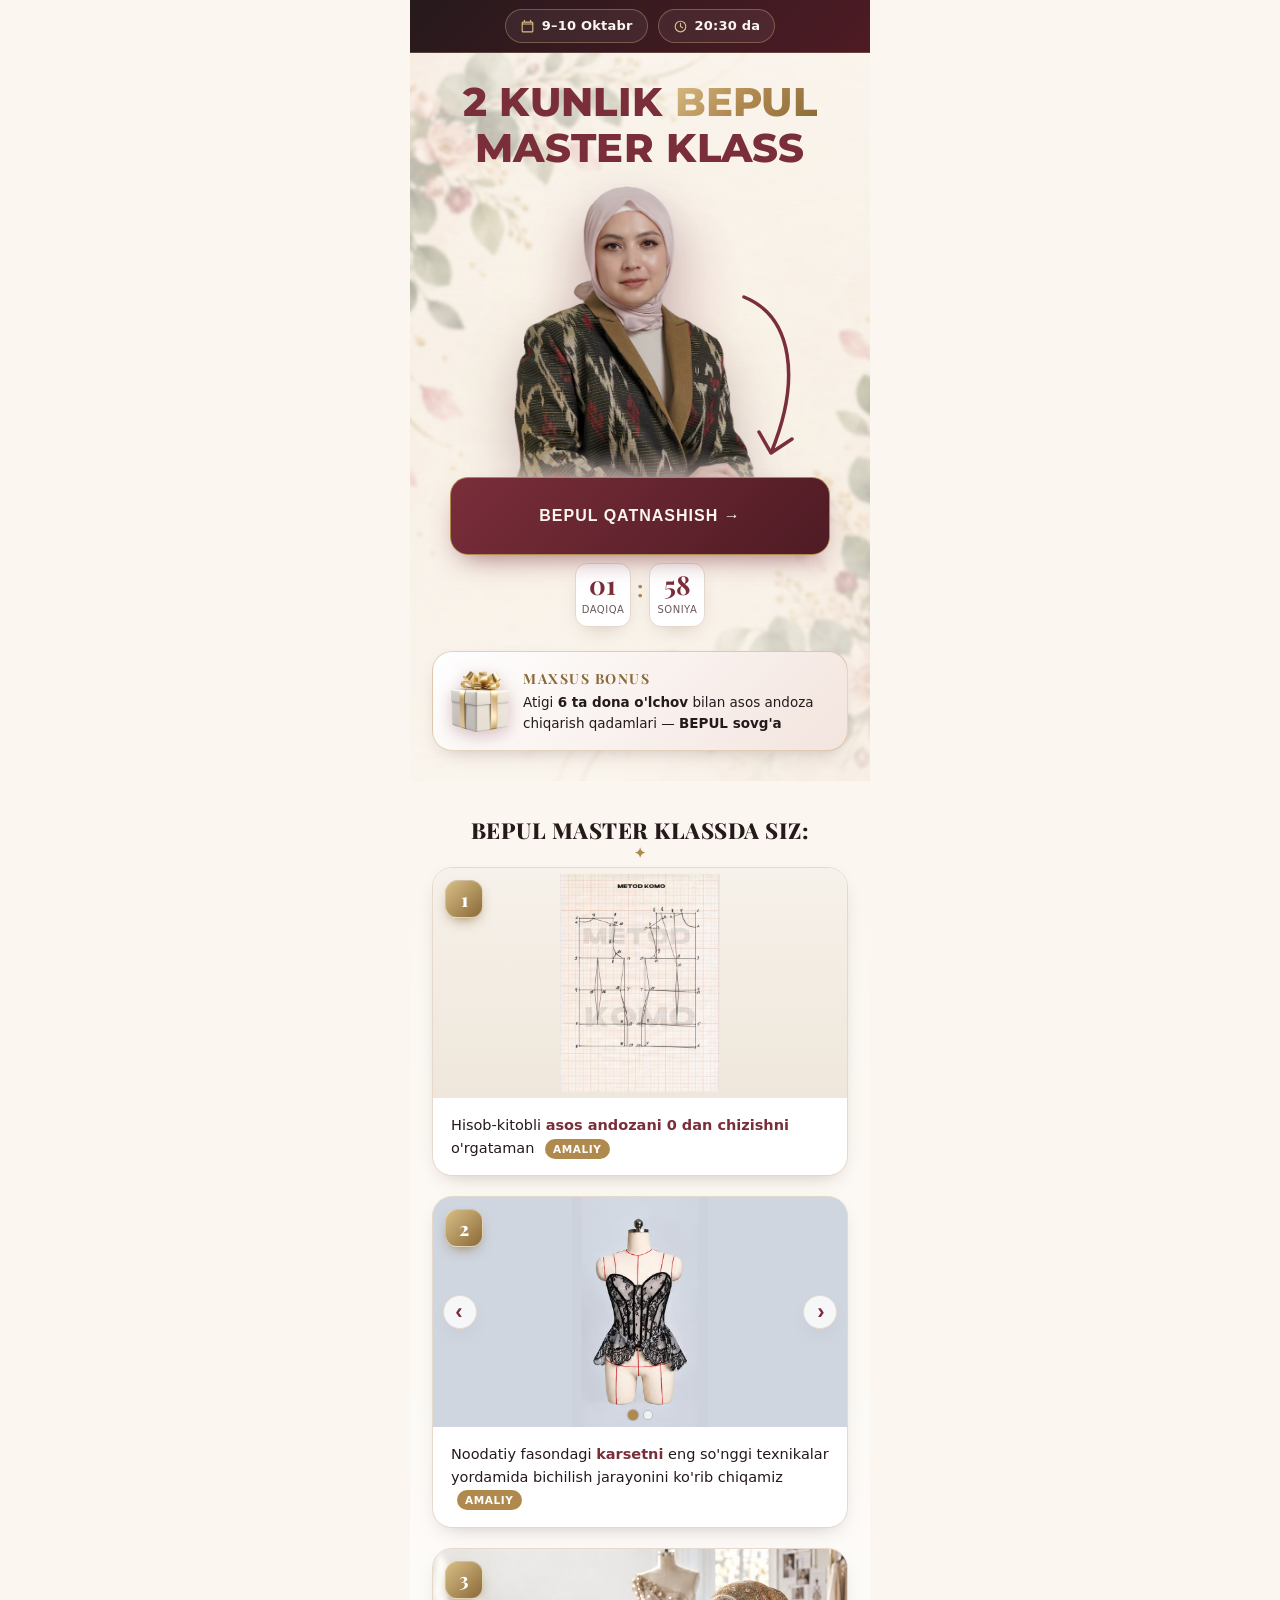
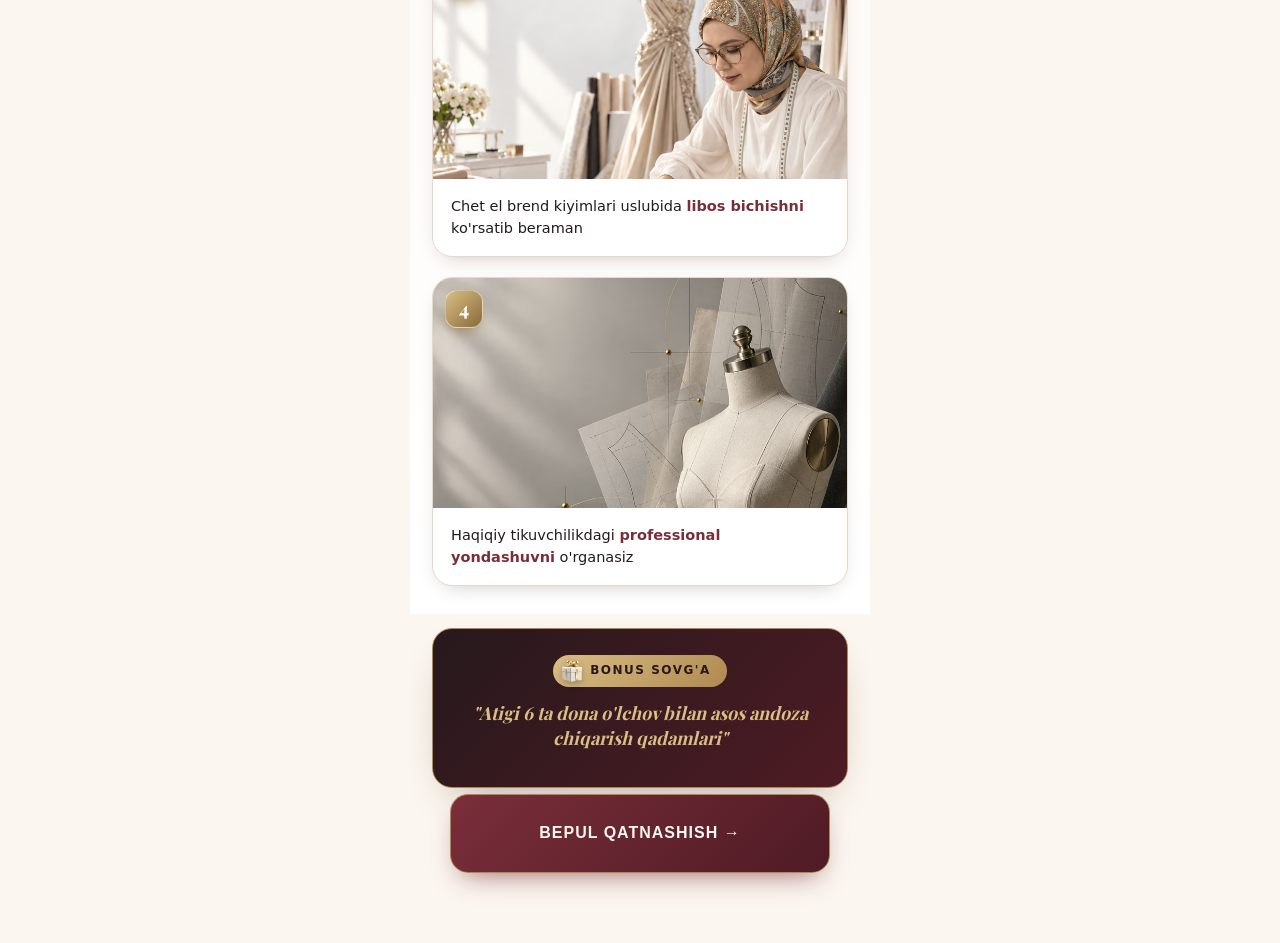
==== commit 7770fe67: "adddd" ====
--- a/index.html
+++ b/index.html
@@ -9,10 +9,7 @@
       content="2 kunlik BEPUL master klass. Asos andozani 0 dan chizib, chet el brendlari uslubida libos va karset bichishni o'rganing. 9-10 oktabr, 20:30."
     />
 
-    <link rel="preload" as="image" type="image/avif" href="./images/expert-cut.avif" fetchpriority="high" />
-    <link rel="preload" href="./fonts/playfair.woff2" as="font" type="font/woff2" crossorigin />
-    <link rel="preload" href="./fonts/montserrat800.woff2" as="font" type="font/woff2" crossorigin />
-    <style id="critical-css">@font-face{font-family:"Playfair Display";src:url(./fonts/playfair.woff2) format("woff2");font-weight:400 900;font-display:swap}@font-face{font-family:"Montserrat";src:url(./fonts/montserrat800.woff2) format("woff2");font-weight:800;font-display:swap}:root{--cream:#FBF6EF;--blush:#F3E4DE;--ink:#26191C;--ink-soft:#6A575B;--gold:#B0894F;--gold-lt:#D9BE86;--gold-dk:#8A6A38;--burgundy:#7A2E3A;--burgundy-dk:#4E1B24;--line:#E6D9CB;--white:#ffffff;--shadow:0 18px 45px -22px rgba(60, 30, 25, .45);--shadow-sm:0 8px 22px -12px rgba(60, 30, 25, .35);--radius:20px;--maxw:460px}*{box-sizing:border-box;margin:0;padding:0}html{scroll-behavior:smooth}body{font-family:system-ui, sans-serif;color:var(--ink);background:var(--cream);line-height:1.55;-webkit-font-smoothing:antialiased}img{display:block;max-width:100%}.topbar{position:relative;z-index:1;background:linear-gradient(135deg, var(--ink) 0%, var(--burgundy-dk) 100%);border-bottom:1px solid rgba(217,190,134,.25)}.topbar__inner{max-width:var(--maxw);margin:0 auto;display:flex;gap:10px;justify-content:center;padding:9px 14px}.pill{display:inline-flex;align-items:center;gap:7px;font-size:13px;font-weight:600;letter-spacing:.2px;color:var(--cream);background:rgba(255,255,255,.06);border:1px solid rgba(217,190,134,.35);padding:6px 14px;border-radius:999px}.pill .ic{width:15px;height:15px;fill:none;stroke:var(--gold-lt);stroke-width:1.8;stroke-linecap:round;stroke-linejoin:round}.phone{max-width:var(--maxw);margin:0 auto;background:var(--cream);overflow:hidden;padding-bottom:20px}.hero{position:relative;padding:clamp(12px,4vw,16px) clamp(12px,5vw,22px) clamp(22px,7vw,30px);text-align:center}.offer{display:flex;justify-content:center;margin:10px 0 22px;padding:0 clamp(0px,2vw,16px);gap:clamp(5px,2vw,10px)}.offer__pill{font-family:'Montserrat' , sans-serif;font-weight:800;text-transform:uppercase;font-size:clamp(24px,7.4vw,34px);letter-spacing:.3px;color:var(--burgundy);text-align:center;line-height:1.14}.offer__free{background:linear-gradient(135deg, var(--gold-lt) 0%, var(--gold) 48%, var(--gold-dk) 100%);-webkit-background-clip:text;background-clip:text;-webkit-text-fill-color:transparent;color:transparent}.portrait{position:relative;width:min(100%, clamp(220px,70vw,272px));margin:-6px auto -14px}.portrait::before{content:"";position:absolute;z-index:0;left:50%;top:0%;transform:translateX(-50%);width:206px;height:206px;border-radius:50%;background:radial-gradient(circle, var(--blush) 0%, rgba(243,228,222,.55) 46%, transparent 72%)}.portrait__img{position:relative;z-index:1;width:100%;display:block;filter:drop-shadow(0 22px 26px rgba(78,27,36,.3))}.btn{display:inline-block;cursor:pointer;font-family:sans-serif;font-weight:800;font-size:clamp(12px,3.6vw,16px);letter-spacing:1px;text-transform:uppercase;text-decoration:none;text-align:center;color:var(--cream);background:linear-gradient(135deg, var(--burgundy) 0%, var(--burgundy-dk) 100%);border:1px solid var(--gold);border-radius:18px;padding:clamp(17px,5.5vw,23px) clamp(14px,5vw,38px);box-shadow:0 12px 28px -12px rgba(122,46,58,.75);position:relative;overflow:hidden}.btn--cta{width:100%;max-width:380px;position:relative;z-index:3}.countdown{display:flex;align-items:center;justify-content:center;gap:6px;margin:8px auto 24px}.cd{display:flex;flex-direction:column;align-items:center;min-width:56px;background:var(--white);border:1px solid var(--line);border-radius:12px;padding:8px 6px;box-shadow:var(--shadow-sm)}.cd__num{font-family:'Playfair Display' , serif;font-weight:700;font-size:26px;line-height:1;color:var(--burgundy);font-variant-numeric:tabular-nums}.cd__lbl{font-size:10px;text-transform:uppercase;letter-spacing:.5px;color:var(--ink-soft);margin-top:4px}.cd__sep{font-family:'Playfair Display' , serif;font-size:22px;font-weight:700;color:var(--gold);align-self:flex-start;margin-top:8px}.bonus-card{display:flex;gap:clamp(8px,3vw,14px);align-items:center;text-align:left;background:linear-gradient(135deg, #fff, var(--blush));border:1px solid rgba(176,137,79,.35);border-radius:var(--radius);padding:clamp(12px,4vw,16px) clamp(12px,4vw,18px);box-shadow:var(--shadow-sm)}.bonus-card__icon{flex:0 0 auto;filter:drop-shadow(0 5px 8px rgba(122,46,58,.28))}.bonus-card__icon img{width:58px;height:auto;display:block}.bonus-card__title{font-family:'Playfair Display' , serif;font-weight:700;font-size:14px;letter-spacing:1.5px;color:var(--gold-dk)}.bonus-card__text{font-size:clamp(12px,3.4vw,13.5px);color:var(--ink);margin-top:3px}@media (prefers-reduced-motion:reduce){html{scroll-behavior:auto}}@media (min-width:600px){body{padding:0 0 30px}.topbar{max-width:var(--maxw);margin:0 auto}.phone{border-radius:0 0 22px 22px;padding-bottom:0}}*{margin:0;padding:0;box-sizing:border-box}img{height:auto}body{overflow-x:clip}</style>
+    <style id="critical-css">@font-face{font-family:"Playfair Display";src:url(./fonts/playfair.woff2) format("woff2");font-weight:400 900;font-display:swap}@font-face{font-family:"Montserrat";src:url(./fonts/montserrat800.woff2) format("woff2");font-weight:800;font-display:swap}:root{--cream:#FBF6EF;--blush:#F3E4DE;--ink:#26191C;--ink-soft:#6A575B;--gold:#B0894F;--gold-lt:#D9BE86;--gold-dk:#8A6A38;--burgundy:#7A2E3A;--burgundy-dk:#4E1B24;--line:#E6D9CB;--white:#ffffff;--shadow:0 18px 45px -22px rgba(60, 30, 25, .45);--shadow-sm:0 8px 22px -12px rgba(60, 30, 25, .35);--radius:20px;--maxw:460px}*{box-sizing:border-box;margin:0;padding:0}html{scroll-behavior:smooth}body{font-family:system-ui, sans-serif;color:var(--ink);background:var(--cream);line-height:1.55;-webkit-font-smoothing:antialiased}img{display:block;max-width:100%}.topbar{position:relative;z-index:1;background:linear-gradient(135deg, var(--ink) 0%, var(--burgundy-dk) 100%);border-bottom:1px solid rgba(217,190,134,.25)}.topbar__inner{max-width:var(--maxw);margin:0 auto;display:flex;gap:10px;justify-content:center;padding:9px 14px}.pill{display:inline-flex;align-items:center;gap:7px;font-size:13px;font-weight:600;letter-spacing:.2px;color:var(--cream);background:rgba(255,255,255,.06);border:1px solid rgba(217,190,134,.35);padding:6px 14px;border-radius:999px}.pill .ic{width:15px;height:15px;fill:none;stroke:var(--gold-lt);stroke-width:1.8;stroke-linecap:round;stroke-linejoin:round}.phone{max-width:var(--maxw);margin:0 auto;background:var(--cream);overflow:hidden;padding-bottom:20px}.hero{position:relative;padding:clamp(12px,4vw,16px) clamp(12px,5vw,22px) clamp(22px,7vw,30px);text-align:center}.offer{display:flex;justify-content:center;margin:10px 0 22px;padding:0 clamp(0px,2vw,16px);gap:clamp(5px,2vw,10px)}.offer__pill{font-family:'Montserrat' , sans-serif;font-weight:800;text-transform:uppercase;font-size:clamp(28px,8.8vw,40px);letter-spacing:.3px;color:var(--burgundy);text-align:center;line-height:1.14}.offer__free{background:linear-gradient(135deg, var(--gold-lt) 0%, var(--gold) 48%, var(--gold-dk) 100%);-webkit-background-clip:text;background-clip:text;-webkit-text-fill-color:transparent;color:transparent}.portrait{position:relative;width:min(100%, clamp(220px,70vw,272px));margin:-6px auto -14px}.portrait__arrow{position:absolute;z-index:2;right:-28px;bottom:22px;width:clamp(54px,16vw,72px);height:auto;color:var(--burgundy);stroke:currentColor;stroke-width:3.5;stroke-linecap:round;stroke-linejoin:round;pointer-events:none}.portrait::before{content:"";position:absolute;z-index:0;left:50%;top:0%;transform:translateX(-50%);width:206px;height:206px;border-radius:50%;background:radial-gradient(circle, var(--blush) 0%, rgba(243,228,222,.55) 46%, transparent 72%)}.portrait__img{position:relative;z-index:1;width:100%;display:block;filter:drop-shadow(0 22px 26px rgba(78,27,36,.3))}.btn{display:inline-block;cursor:pointer;font-family:sans-serif;font-weight:800;font-size:clamp(12px,3.6vw,16px);letter-spacing:1px;text-transform:uppercase;text-decoration:none;text-align:center;color:var(--cream);background:linear-gradient(135deg, var(--burgundy) 0%, var(--burgundy-dk) 100%);border:1px solid var(--gold);border-radius:18px;padding:clamp(17px,5.5vw,23px) clamp(14px,5vw,38px);box-shadow:0 12px 28px -12px rgba(122,46,58,.75);position:relative;overflow:hidden}.btn--cta{display:inline-flex;align-items:center;justify-content:center;width:100%;max-width:380px;min-height:76px;padding-top:26px;padding-bottom:26px;position:relative;z-index:3}.countdown{display:flex;align-items:center;justify-content:center;gap:6px;margin:8px auto 24px}.cd{display:flex;flex-direction:column;align-items:center;min-width:56px;background:var(--white);border:1px solid var(--line);border-radius:12px;padding:8px 6px;box-shadow:var(--shadow-sm)}.cd__num{font-family:'Playfair Display' , serif;font-weight:700;font-size:26px;line-height:1;color:var(--burgundy);font-variant-numeric:tabular-nums}.cd__lbl{font-size:10px;text-transform:uppercase;letter-spacing:.5px;color:var(--ink-soft);margin-top:4px}.cd__sep{font-family:'Playfair Display' , serif;font-size:22px;font-weight:700;color:var(--gold);align-self:flex-start;margin-top:8px}.bonus-card{display:flex;gap:clamp(8px,3vw,14px);align-items:center;text-align:left;background:linear-gradient(135deg, #fff, var(--blush));border:1px solid rgba(176,137,79,.35);border-radius:var(--radius);padding:clamp(12px,4vw,16px) clamp(12px,4vw,18px);box-shadow:var(--shadow-sm)}.bonus-card__icon{flex:0 0 auto;filter:drop-shadow(0 5px 8px rgba(122,46,58,.28))}.bonus-card__icon img{width:58px;height:auto;display:block}.bonus-card__title{font-family:'Playfair Display' , serif;font-weight:700;font-size:14px;letter-spacing:1.5px;color:var(--gold-dk)}.bonus-card__text{font-size:clamp(12px,3.4vw,13.5px);color:var(--ink);margin-top:3px}@media (prefers-reduced-motion:reduce){html{scroll-behavior:auto}}@media (min-width:600px){body{padding:0 0 30px}.topbar{max-width:var(--maxw);margin:0 auto}.phone{border-radius:0 0 22px 22px;padding-bottom:0}}*{margin:0;padding:0;box-sizing:border-box}img{height:auto}body{overflow-x:clip}</style>
     <link rel="stylesheet" href="./css/main.css" media="print" onload="this.media='all'" />
     <noscript><link rel="stylesheet" href="./css/main.css" /></noscript>
     <link rel="prefetch" href="/thankYou.html" as="document" />
@@ -65,6 +62,9 @@
         </div>
 
         <div class="portrait">
+          <svg class="portrait__arrow" viewBox="0 0 72 180" fill="none" aria-hidden="true" focusable="false">
+            <path d="M12 8C61 28 69 91 39 164M27 143L39 164L60 150" />
+          </svg>
           <img
             src="./images/expert-cut.avif"
             alt="Master klass ustozi"
@@ -308,9 +308,9 @@
       </div>
     </div>
 
-    <script src="./js/phoneFormatter.js" defer=""></script>
-    <script src="./js/registration.js" defer=""></script>
-    <script src="./js/app.js" defer=""></script>
-    <script src="./js/main.js" defer=""></script>
+    <script defer src="./js/phoneFormatter.js" ></script>
+    <script defer src="./js/registration.js" ></script>
+    <script defer src="./js/app.js" ></script>
+    <script defer src="./js/main.js" ></script>
   </body>
 </html>
--- a/css/main.css
+++ b/css/main.css
@@ -1,2 +1,2 @@
-@font-face{font-family:'Bebas Neue';src:url("../fonts/bebas-neue.woff2") format( 'woff2' );font-weight:700;font-display:swap}@font-face{font-family:'Playfair Display';src:url("../fonts/playfair.woff2") format( 'woff2' );font-weight:400 900;font-style:normal;font-display:swap}@font-face{font-family:'Montserrat';src:url("../fonts/montserrat800.woff2") format( 'woff2' );font-weight:800;font-style:normal;font-display:swap}:root{--cream:#FBF6EF;--blush:#F3E4DE;--ink:#26191C;--ink-soft:#6A575B;--gold:#B0894F;--gold-lt:#D9BE86;--gold-dk:#8A6A38;--burgundy:#7A2E3A;--burgundy-dk:#4E1B24;--line:#E6D9CB;--white:#ffffff;--shadow:0 18px 45px -22px rgba(60, 30, 25, .45);--shadow-sm:0 8px 22px -12px rgba(60, 30, 25, .35);--radius:20px;--maxw:460px}*{box-sizing:border-box;margin:0;padding:0}html{scroll-behavior:smooth}body{font-family:system-ui, sans-serif;color:var(--ink);background:var(--cream);line-height:1.55;-webkit-font-smoothing:antialiased}img{display:block;max-width:100%}.topbar{position:relative;z-index:1;background:linear-gradient(135deg, var(--ink) 0%, var(--burgundy-dk) 100%);border-bottom:1px solid rgba(217,190,134,.25)}.topbar__inner{max-width:var(--maxw);margin:0 auto;display:flex;gap:10px;justify-content:center;padding:9px 14px}.pill{display:inline-flex;align-items:center;gap:7px;font-size:13px;font-weight:600;letter-spacing:.2px;color:var(--cream);background:rgba(255,255,255,.06);border:1px solid rgba(217,190,134,.35);padding:6px 14px;border-radius:999px}.pill .ic{width:15px;height:15px;fill:none;stroke:var(--gold-lt);stroke-width:1.8;stroke-linecap:round;stroke-linejoin:round}.phone{max-width:var(--maxw);margin:0 auto;background:var(--cream);overflow:hidden;padding-bottom:20px}.hero{position:relative;padding:clamp(12px,4vw,16px) clamp(12px,5vw,22px) clamp(22px,7vw,30px);text-align:center;background:linear-gradient(180deg, rgba(251,246,239,.74) 0%, rgba(251,246,239,.5) 42%, rgba(251,246,239,.86) 100%), url("../images/floral-bg.avif") center top / cover no-repeat}.offer{display:flex;justify-content:center;margin:10px 0 22px;padding:0 clamp(0px,2vw,16px);gap:clamp(5px,2vw,10px)}.offer__pill{font-family:'Montserrat' , sans-serif;font-weight:800;text-transform:uppercase;font-size:clamp(24px,7.4vw,34px);letter-spacing:.3px;color:var(--burgundy);text-align:center;line-height:1.14}.offer__free{background:linear-gradient(135deg, var(--gold-lt) 0%, var(--gold) 48%, var(--gold-dk) 100%);-webkit-background-clip:text;background-clip:text;-webkit-text-fill-color:transparent;color:transparent}.portrait{position:relative;width:min(100%, clamp(220px,70vw,272px));margin:-6px auto -14px}.portrait::before{content:"";position:absolute;z-index:0;left:50%;top:0%;transform:translateX(-50%);width:206px;height:206px;border-radius:50%;background:radial-gradient(circle, var(--blush) 0%, rgba(243,228,222,.55) 46%, transparent 72%)}.portrait__img{position:relative;z-index:1;width:100%;display:block;filter:drop-shadow(0 22px 26px rgba(78,27,36,.3))}.btn{display:inline-block;cursor:pointer;font-family:sans-serif;font-weight:800;font-size:clamp(12px,3.6vw,16px);letter-spacing:1px;text-transform:uppercase;text-decoration:none;text-align:center;color:var(--cream);background:linear-gradient(135deg, var(--burgundy) 0%, var(--burgundy-dk) 100%);border:1px solid var(--gold);border-radius:18px;padding:clamp(17px,5.5vw,23px) clamp(14px,5vw,38px);box-shadow:0 12px 28px -12px rgba(122,46,58,.75);position:relative;overflow:hidden}.btn:hover{transform:translateY(-2px);box-shadow:0 18px 34px -12px rgba(122,46,58,.8);filter:brightness(1.05)}.btn:active{transform:translateY(0)}.btn--cta{width:100%;max-width:380px;position:relative;z-index:3}.countdown{display:flex;align-items:center;justify-content:center;gap:6px;margin:8px auto 24px}.cd{display:flex;flex-direction:column;align-items:center;min-width:56px;background:var(--white);border:1px solid var(--line);border-radius:12px;padding:8px 6px;box-shadow:var(--shadow-sm)}.cd__num{font-family:'Playfair Display' , serif;font-weight:700;font-size:26px;line-height:1;color:var(--burgundy);font-variant-numeric:tabular-nums}.cd__lbl{font-size:10px;text-transform:uppercase;letter-spacing:.5px;color:var(--ink-soft);margin-top:4px}.cd__sep{font-family:'Playfair Display' , serif;font-size:22px;font-weight:700;color:var(--gold);align-self:flex-start;margin-top:8px}.bonus-card{display:flex;gap:clamp(8px,3vw,14px);align-items:center;text-align:left;background:linear-gradient(135deg, #fff, var(--blush));border:1px solid rgba(176,137,79,.35);border-radius:var(--radius);padding:clamp(12px,4vw,16px) clamp(12px,4vw,18px);box-shadow:var(--shadow-sm)}.bonus-card__icon{flex:0 0 auto;filter:drop-shadow(0 5px 8px rgba(122,46,58,.28))}.bonus-card__icon img{width:58px;height:auto;display:block}.bonus-card__title{font-family:'Playfair Display' , serif;font-weight:700;font-size:14px;letter-spacing:1.5px;color:var(--gold-dk)}.bonus-card__text{font-size:clamp(12px,3.4vw,13.5px);color:var(--ink);margin-top:3px}.features{padding:clamp(24px,7vw,32px) clamp(12px,5vw,22px) 8px;background:linear-gradient(180deg, var(--cream) 0%, #fff 100%)}.section-title{font-family:'Playfair Display' , serif;font-weight:800;text-transform:uppercase;font-size:clamp(18px,5.3vw,22px);letter-spacing:.5px;text-align:center;color:var(--ink);position:relative;padding-bottom:14px;margin-bottom:6px}.section-title::after{content:"✦";display:block;position:absolute;left:50%;bottom:-2px;transform:translateX(-50%);color:var(--gold);font-size:14px}.section-sub{text-align:center;font-size:clamp(12px,3.6vw,14px);font-style:italic;color:var(--ink-soft);margin-bottom:22px;font-family:'Playfair Display' , serif}.feat{position:relative;background:var(--white);border:1px solid var(--line);border-radius:var(--radius);overflow:hidden;margin-bottom:20px;box-shadow:var(--shadow-sm)}.feat:hover{transform:translateY(-3px);box-shadow:var(--shadow)}.feat__badge{position:absolute;top:12px;left:12px;z-index:2;width:38px;height:38px;border-radius:12px;display:grid;place-items:center;font-family:'Playfair Display' , serif;font-weight:800;font-size:19px;color:#fff;background:linear-gradient(135deg, var(--gold-lt), var(--gold-dk));box-shadow:0 6px 14px -6px rgba(138,106,56,.9);border:1px solid rgba(255,255,255,.5)}.feat__img{background:linear-gradient(180deg, #efe9e2, #e4dcd2)}.feat__img img{width:100%;height:230px;object-fit:cover;object-position:center 28%}.feat__img--contain{background:linear-gradient(180deg,#f6f1ea,#efe7db)}.feat__img img.is-contain{object-fit:contain;object-position:center;padding:6px}.feat__text{padding:clamp(12px,4vw,16px) clamp(12px,4.5vw,18px);font-size:clamp(13px,3.7vw,14.5px);font-weight:500;color:var(--ink)}.feat__text b{color:var(--burgundy);font-weight:700}.kslider{position:relative;height:230px;overflow:hidden;background:#CFD6E0}.kslider__track{display:flex;height:100%}.kslide{flex:0 0 100%;min-width:0;height:100%;background:#CFD6E0}.kslide img{width:100%;height:100%;object-fit:contain;object-position:center}.kslider__nav{position:absolute;top:50%;transform:translateY(-50%);z-index:3;width:34px;height:34px;border-radius:50%;display:grid;place-items:center;cursor:pointer;font-size:22px;line-height:1;font-weight:700;color:var(--burgundy);background:rgba(255,255,255,.82);border:1px solid var(--line);box-shadow:var(--shadow-sm)}.kslider__nav:hover{background:#fff;transform:translateY(-50%) scale(1.08)}.kslider__nav:active{transform:translateY(-50%) scale(.95)}.kslider__nav--prev{left:10px;padding-right:2px}.kslider__nav--next{right:10px;padding-left:2px}.kslider__dots{position:absolute;left:0;right:0;bottom:8px;z-index:3;display:flex;justify-content:center;gap:7px}.kslider__dots .kdot{width:8px;height:8px;border-radius:50%;cursor:pointer;padding:0;border:none;background:rgba(255,255,255,.65);box-shadow:0 0 0 1px rgba(0,0,0,.12)}.kslider__dots .kdot.is-active{background:var(--gold);transform:scale(1.3)}.tag{display:inline-block;margin-left:6px;font-size:10.5px;font-weight:700;text-transform:uppercase;letter-spacing:.6px;color:#fff;background:var(--gold);padding:2px 8px;border-radius:999px;vertical-align:middle}.bonusband{margin:14px clamp(12px,5vw,22px) 0;text-align:center;background:linear-gradient(135deg, var(--ink) 0%, var(--burgundy-dk) 100%);color:var(--cream);border:1px solid var(--gold);border-radius:var(--radius);padding:clamp(18px,5vw,26px) clamp(14px,5vw,22px);box-shadow:var(--shadow)}.bonusband__tag{display:inline-flex;align-items:center;gap:7px;font-size:12px;font-weight:700;letter-spacing:1.5px;color:var(--ink);background:linear-gradient(135deg, var(--gold-lt), var(--gold));padding:5px 16px 5px 8px;border-radius:999px;margin-bottom:14px}.bonusband__tag img{width:22px;height:22px;object-fit:contain;display:block;filter:drop-shadow(0 2px 3px rgba(0,0,0,.25))}.bonusband__title{font-family:'Playfair Display' , serif;font-style:italic;font-weight:700;font-size:clamp(16px,4.5vw,18px);line-height:1.4;color:var(--gold-lt);margin-bottom:10px}.final-cta{padding:6px clamp(12px,5vw,22px) clamp(28px,9vw,40px);text-align:center}@media (prefers-reduced-motion:reduce){html{scroll-behavior:auto}}@media (min-width:600px){body{padding:0 0 30px}.topbar{max-width:var(--maxw);margin:0 auto}.phone{border-radius:0 0 22px 22px;padding-bottom:0}}.homeModal, .homeModalOverlay{position:fixed;top:0;height:100vh;width:100%;left:0}.homeModal{z-index:30;justify-content:center;align-items:center;display:flex}.homeModalOverlay{background-color:rgba(0, 0, 0, 0.3);backdrop-filter:blur(5px)}.homeFormContainer{position:relative;z-index:30;background-color:#fff;color:#000;border-radius:8px;padding:20px 40px 40px;width:100%;max-width:520px;box-shadow:0 4px 12px rgba(0, 0, 0, 0.1);margin:0 20px;position:fixed;top:50%;left:50%;transform:translate(-50%, -50%)}.homeFormTop{display:flex;justify-content:space-between}.homeFormTopTitle{font-family:Inter, sans-serif;font-size:clamp(18px,5.3vw,24px);margin:0 0 20px;color:#000;font-weight:600;text-align:center;margin-left:auto;margin-right:auto}.closeButton{background:0 0;border:none;cursor:pointer;padding:4px;justify-content:center;align-items:center;display:flex;position:absolute;top:20px;right:20px;color:#000}.homeFormErrorText{color:#e53e3e;margin-bottom:12px;font-size:14px;font-family:system-ui, -apple-system, BlinkMacSystemFont, "Segoe UI" , sans-serif;padding-top:5px;padding-bottom:5px}.HomeFormRowInput, .HomeFormRowLabel{font-family:system-ui, -apple-system, BlinkMacSystemFont, "Segoe UI" , sans-serif;font-size:clamp(16px,4vw,18px)}.HomeFormRow{margin-bottom:20px}.HomeFormRowLabel{display:block;margin-bottom:6px;color:#000}.HomeFormRowInput{width:100%;padding:10px 16px;border:1px solid #c9c9c9;min-height:48px;background-color:#f3f7f8;border-radius:6px;font-weight:400;outline:0;height:50px}.HomeFormRowInput:focus{border-color:var(--burgundy)}.HomeFormRowInput::placeholder{color:#aaa}.HomeFormBtn{font-family:sans-serif;height:60px;width:100%;cursor:pointer;border-radius:10px;background:linear-gradient(135deg, var(--burgundy) 0%, var(--burgundy-dk) 100%);font-weight:700;font-size:clamp(16px,4.5vw,22px);color:white;text-transform:uppercase;border:none;position:relative;display:flex;align-items:center;justify-content:center}.phone-input-container{display:flex;align-items:center;position:relative;border:1px solid #c9c9c9;background-color:transparent;border-radius:6px}.phone-input-container:focus, .phone-input-container:focus-within{border-color:var(--burgundy)}.country-dropdown{position:absolute;top:110%;left:0;width:100%;background-color:#fff;border:1px solid #c9c9c9;border-radius:6px;box-shadow:0 4px 12px rgba(0, 0, 0, 0.1);z-index:40;max-height:200px;overflow-y:auto;font-family:sans-serif !important;font-weight:400 !important}.country-option{display:flex;justify-content:space-between;align-items:center;padding:10px;cursor:pointer;font-family:sans-serif;font-weight:400 !important}.country-option:hover{background-color:#f3f7f8}.country-option.selected{background-color:#e6f0fa}@media screen and (max-width:768px){.homeFormContainer{max-width:100%;padding:80px 20px 20px;margin:0;border-radius:6px;height:100vh}.homeFormTopTitle{text-align:center;max-width:408px;margin-left:auto;margin-right:auto;font-weight:700;margin-bottom:15px;font-size:clamp(18px,5.3vw,24px)}.homeFormTop{flex-direction:column;align-items:flex-start}.closeButton{width:100%;height:50px;background-color:#000;color:#fff;padding-right:20px;top:0;left:0;justify-content:end}.homeFormErrorText{font-size:12px;margin-bottom:8px}.HomeFormRowLabel{margin-bottom:6px}.HomeFormRowInput{padding:0 12px;min-height:40px;background-color:transparent}.HomeFormRowInput::placeholder{color:#a3a3a3}.HomeFormBtn{font-size:clamp(16px,4.5vw,22px);font-weight:700;margin-top:24px}}@media screen and (max-width:480px){.homeFormContainer{max-width:100%;padding:80px 20px 20px;margin:0;border-radius:6px;height:100vh}.homeFormTopTitle{text-align:center;margin:0 auto 15px;font-size:clamp(18px,5.3vw,24px)}.homeFormErrorText{font-size:12px;margin-bottom:8px}.HomeFormRowLabel{margin-bottom:6px}.HomeFormRowInput{padding:0 12px;min-height:40px;background-color:transparent;border-radius:10px}.HomeFormRowInput::placeholder{color:#a3a3a3}.HomeFormBtn{font-size:clamp(16px,4.5vw,22px);padding:10px 0;margin-top:24px;height:50px}}.landing-style-1{object-position:center 34%}.landing-style-2{object-position:center}.landing-style-3{border:none;background-color:transparent;padding-left:5px}*{margin:0;padding:0;box-sizing:border-box}.header{padding-top:clamp(48px,14vh,180px);padding-bottom:clamp(24px,6vh,48px);background-color:#ebe8e3;min-height:100vh;padding-top:clamp(48px,14vh,180px)}.header-container{margin-left:auto;margin-right:auto;max-width:671px;width:100%;display:flex;background-repeat:no-repeat;padding-left:20px;padding-right:20px}.hero-left{max-width:903px;width:100%;display:flex;flex-direction:column;align-items:center}.hero-title{font-family:"Bebas Neue" , sans-serif;font-weight:700;font-size:clamp(36px,9vw,72px);line-height:100%;letter-spacing:0%;text-align:center;margin-bottom:clamp(8px,3vw,25px);text-transform:uppercase;max-width:622px}.hero-text{font-family:sans-serif;font-weight:500;font-size:clamp(16px,4.5vw,26px);line-height:150%;letter-spacing:0%;margin-bottom:clamp(24px,7vw,58px);max-width:522px}.hero-btn-box{max-width:585px;width:100%}.hero-img{text-align:center;align-items:center;justify-content:center;margin-bottom:46px;display:flex;margin-left:auto;margin-right:auto}.hero-btn{display:flex;align-items:center;justify-content:center;font-family:"Bebas Neue" , sans-serif;font-weight:700;font-size:clamp(28px,7vw,54px);line-height:100%;text-align:center;padding:clamp(20px,5vw,32px) clamp(12px,4vw,24px);background-color:#039BE5;box-shadow:0px 5px 0px 0px #006393;color:white;border-radius:30px;max-width:585px;width:100%;border:none;text-transform:uppercase;margin-bottom:42px;text-decoration:none;max-height:142px}@media (max-width:500px){.header{padding-top:clamp(48px,14vh,180px);padding-bottom:clamp(24px,6vh,48px);background-image:none}.hero-left{display:block}.header-container{margin-left:auto;margin-right:auto;text-align:center;padding-left:10px;padding-right:10px}.hero-title{font-weight:700;font-size:clamp(36px,9vw,72px);line-height:100%;letter-spacing:0%;text-align:center;margin-bottom:clamp(8px,3vw,25px)}.hero-img{margin-bottom:24px;height:69px}.hero-btn{font-weight:700;font-size:clamp(28px,7vw,54px);line-height:100%;letter-spacing:0%;text-align:center;padding:clamp(20px,5vw,32px) clamp(12px,4vw,24px);border-radius:30px;max-width:345px;width:100%;margin-left:auto;margin-right:auto;margin-bottom:25px}}.thanks-style-1{color:#ff0000}img{height:auto}.feat__img img{height:230px}.kslide img{height:100%}.bonusband__tag img{height:22px}body{overflow-x:clip}.phone-field{flex:1;min-width:0}.phone-input{min-width:0}.homeFormContainer{width:calc(100% - 24px);margin:0;max-height:calc(100dvh - 24px);overflow-y:auto;overscroll-behavior:contain}.hero-img{width:auto;max-width:100%}.homeFormTopTitle{overflow-wrap:anywhere}@media(max-width:768px){.homeFormContainer{width:100%;height:100dvh;max-height:100dvh;padding:72px clamp(16px,5vw,24px) 24px}}.selected-country{display:flex;align-items:center;gap:6px;flex-shrink:0;padding:10px 0 10px 10px;border:0;border-radius:6px;background:transparent;color:#000;appearance:none;cursor:pointer;min-height:50px;font-family:system-ui,sans-serif;font-size:clamp(15px,4vw,18px);font-weight:400;line-height:1;white-space:nowrap}.selected-code{display:flex;margin-left:4px}.selected-country svg{display:block;flex-shrink:0;width:16px;height:16px}
+@font-face{font-family:'Bebas Neue';src:url("../fonts/bebas-neue.woff2") format( 'woff2' );font-weight:700;font-display:swap}@font-face{font-family:'Playfair Display';src:url("../fonts/playfair.woff2") format( 'woff2' );font-weight:400 900;font-style:normal;font-display:swap}@font-face{font-family:'Montserrat';src:url("../fonts/montserrat800.woff2") format( 'woff2' );font-weight:800;font-style:normal;font-display:swap}:root{--cream:#FBF6EF;--blush:#F3E4DE;--ink:#26191C;--ink-soft:#6A575B;--gold:#B0894F;--gold-lt:#D9BE86;--gold-dk:#8A6A38;--burgundy:#7A2E3A;--burgundy-dk:#4E1B24;--line:#E6D9CB;--white:#ffffff;--shadow:0 18px 45px -22px rgba(60, 30, 25, .45);--shadow-sm:0 8px 22px -12px rgba(60, 30, 25, .35);--radius:20px;--maxw:460px}*{box-sizing:border-box;margin:0;padding:0}html{scroll-behavior:smooth}body{font-family:system-ui, sans-serif;color:var(--ink);background:var(--cream);line-height:1.55;-webkit-font-smoothing:antialiased}img{display:block;max-width:100%}.topbar{position:relative;z-index:1;background:linear-gradient(135deg, var(--ink) 0%, var(--burgundy-dk) 100%);border-bottom:1px solid rgba(217,190,134,.25)}.topbar__inner{max-width:var(--maxw);margin:0 auto;display:flex;gap:10px;justify-content:center;padding:9px 14px}.pill{display:inline-flex;align-items:center;gap:7px;font-size:13px;font-weight:600;letter-spacing:.2px;color:var(--cream);background:rgba(255,255,255,.06);border:1px solid rgba(217,190,134,.35);padding:6px 14px;border-radius:999px}.pill .ic{width:15px;height:15px;fill:none;stroke:var(--gold-lt);stroke-width:1.8;stroke-linecap:round;stroke-linejoin:round}.phone{max-width:var(--maxw);margin:0 auto;background:var(--cream);overflow:hidden;padding-bottom:20px}.hero{position:relative;padding:clamp(12px,4vw,16px) clamp(12px,5vw,22px) clamp(22px,7vw,30px);text-align:center;background:linear-gradient(180deg, rgba(251,246,239,.74) 0%, rgba(251,246,239,.5) 42%, rgba(251,246,239,.86) 100%), url("../images/floral-bg.avif") center top / cover no-repeat}.offer{display:flex;justify-content:center;margin:10px 0 22px;padding:0 clamp(0px,2vw,16px);gap:clamp(5px,2vw,10px)}.offer__pill{font-family:'Montserrat' , sans-serif;font-weight:800;text-transform:uppercase;font-size:clamp(28px,8.8vw,40px);letter-spacing:.3px;color:var(--burgundy);text-align:center;line-height:1.14}.offer__free{background:linear-gradient(135deg, var(--gold-lt) 0%, var(--gold) 48%, var(--gold-dk) 100%);-webkit-background-clip:text;background-clip:text;-webkit-text-fill-color:transparent;color:transparent}.portrait{position:relative;width:min(100%, clamp(220px,70vw,272px));margin:-6px auto -14px}.portrait__arrow{position:absolute;z-index:2;right:-28px;bottom:22px;width:clamp(54px,16vw,72px);height:auto;color:var(--burgundy);stroke:currentColor;stroke-width:3.5;stroke-linecap:round;stroke-linejoin:round;pointer-events:none}.portrait::before{content:"";position:absolute;z-index:0;left:50%;top:0%;transform:translateX(-50%);width:206px;height:206px;border-radius:50%;background:radial-gradient(circle, var(--blush) 0%, rgba(243,228,222,.55) 46%, transparent 72%)}.portrait__img{position:relative;z-index:1;width:100%;display:block;filter:drop-shadow(0 22px 26px rgba(78,27,36,.3))}.btn{display:inline-block;cursor:pointer;font-family:sans-serif;font-weight:800;font-size:clamp(12px,3.6vw,16px);letter-spacing:1px;text-transform:uppercase;text-decoration:none;text-align:center;color:var(--cream);background:linear-gradient(135deg, var(--burgundy) 0%, var(--burgundy-dk) 100%);border:1px solid var(--gold);border-radius:18px;padding:clamp(17px,5.5vw,23px) clamp(14px,5vw,38px);box-shadow:0 12px 28px -12px rgba(122,46,58,.75);position:relative;overflow:hidden}.btn:hover{transform:translateY(-2px);box-shadow:0 18px 34px -12px rgba(122,46,58,.8);filter:brightness(1.05)}.btn:active{transform:translateY(0)}.btn--cta{display:inline-flex;align-items:center;justify-content:center;width:100%;max-width:380px;min-height:76px;padding-top:26px;padding-bottom:26px;position:relative;z-index:3}.countdown{display:flex;align-items:center;justify-content:center;gap:6px;margin:8px auto 24px}.cd{display:flex;flex-direction:column;align-items:center;min-width:56px;background:var(--white);border:1px solid var(--line);border-radius:12px;padding:8px 6px;box-shadow:var(--shadow-sm)}.cd__num{font-family:'Playfair Display' , serif;font-weight:700;font-size:26px;line-height:1;color:var(--burgundy);font-variant-numeric:tabular-nums}.cd__lbl{font-size:10px;text-transform:uppercase;letter-spacing:.5px;color:var(--ink-soft);margin-top:4px}.cd__sep{font-family:'Playfair Display' , serif;font-size:22px;font-weight:700;color:var(--gold);align-self:flex-start;margin-top:8px}.bonus-card{display:flex;gap:clamp(8px,3vw,14px);align-items:center;text-align:left;background:linear-gradient(135deg, #fff, var(--blush));border:1px solid rgba(176,137,79,.35);border-radius:var(--radius);padding:clamp(12px,4vw,16px) clamp(12px,4vw,18px);box-shadow:var(--shadow-sm)}.bonus-card__icon{flex:0 0 auto;filter:drop-shadow(0 5px 8px rgba(122,46,58,.28))}.bonus-card__icon img{width:58px;height:auto;display:block}.bonus-card__title{font-family:'Playfair Display' , serif;font-weight:700;font-size:14px;letter-spacing:1.5px;color:var(--gold-dk)}.bonus-card__text{font-size:clamp(12px,3.4vw,13.5px);color:var(--ink);margin-top:3px}.features{padding:clamp(24px,7vw,32px) clamp(12px,5vw,22px) 8px;background:linear-gradient(180deg, var(--cream) 0%, #fff 100%)}.section-title{font-family:'Playfair Display' , serif;font-weight:800;text-transform:uppercase;font-size:clamp(18px,5.3vw,22px);letter-spacing:.5px;text-align:center;color:var(--ink);position:relative;padding-bottom:14px;margin-bottom:6px}.section-title::after{content:"✦";display:block;position:absolute;left:50%;bottom:-2px;transform:translateX(-50%);color:var(--gold);font-size:14px}.section-sub{text-align:center;font-size:clamp(12px,3.6vw,14px);font-style:italic;color:var(--ink-soft);margin-bottom:22px;font-family:'Playfair Display' , serif}.feat{position:relative;background:var(--white);border:1px solid var(--line);border-radius:var(--radius);overflow:hidden;margin-bottom:20px;box-shadow:var(--shadow-sm)}.feat:hover{transform:translateY(-3px);box-shadow:var(--shadow)}.feat__badge{position:absolute;top:12px;left:12px;z-index:2;width:38px;height:38px;border-radius:12px;display:grid;place-items:center;font-family:'Playfair Display' , serif;font-weight:800;font-size:19px;color:#fff;background:linear-gradient(135deg, var(--gold-lt), var(--gold-dk));box-shadow:0 6px 14px -6px rgba(138,106,56,.9);border:1px solid rgba(255,255,255,.5)}.feat__img{background:linear-gradient(180deg, #efe9e2, #e4dcd2)}.feat__img img{width:100%;height:230px;object-fit:cover;object-position:center 28%}.feat__img--contain{background:linear-gradient(180deg,#f6f1ea,#efe7db)}.feat__img img.is-contain{object-fit:contain;object-position:center;padding:6px}.feat__text{padding:clamp(12px,4vw,16px) clamp(12px,4.5vw,18px);font-size:clamp(13px,3.7vw,14.5px);font-weight:500;color:var(--ink)}.feat__text b{color:var(--burgundy);font-weight:700}.kslider{position:relative;height:230px;overflow:hidden;background:#CFD6E0}.kslider__track{display:flex;height:100%}.kslide{flex:0 0 100%;min-width:0;height:100%;background:#CFD6E0}.kslide img{width:100%;height:100%;object-fit:contain;object-position:center}.kslider__nav{position:absolute;top:50%;transform:translateY(-50%);z-index:3;width:34px;height:34px;border-radius:50%;display:grid;place-items:center;cursor:pointer;font-size:22px;line-height:1;font-weight:700;color:var(--burgundy);background:rgba(255,255,255,.82);border:1px solid var(--line);box-shadow:var(--shadow-sm)}.kslider__nav:hover{background:#fff;transform:translateY(-50%) scale(1.08)}.kslider__nav:active{transform:translateY(-50%) scale(.95)}.kslider__nav--prev{left:10px;padding-right:2px}.kslider__nav--next{right:10px;padding-left:2px}.kslider__dots{position:absolute;left:0;right:0;bottom:8px;z-index:3;display:flex;justify-content:center;gap:7px}.kslider__dots .kdot{width:8px;height:8px;border-radius:50%;cursor:pointer;padding:0;border:none;background:rgba(255,255,255,.65);box-shadow:0 0 0 1px rgba(0,0,0,.12)}.kslider__dots .kdot.is-active{background:var(--gold);transform:scale(1.3)}.tag{display:inline-block;margin-left:6px;font-size:10.5px;font-weight:700;text-transform:uppercase;letter-spacing:.6px;color:#fff;background:var(--gold);padding:2px 8px;border-radius:999px;vertical-align:middle}.bonusband{margin:14px clamp(12px,5vw,22px) 0;text-align:center;background:linear-gradient(135deg, var(--ink) 0%, var(--burgundy-dk) 100%);color:var(--cream);border:1px solid var(--gold);border-radius:var(--radius);padding:clamp(18px,5vw,26px) clamp(14px,5vw,22px);box-shadow:var(--shadow)}.bonusband__tag{display:inline-flex;align-items:center;gap:7px;font-size:12px;font-weight:700;letter-spacing:1.5px;color:var(--ink);background:linear-gradient(135deg, var(--gold-lt), var(--gold));padding:5px 16px 5px 8px;border-radius:999px;margin-bottom:14px}.bonusband__tag img{width:22px;height:22px;object-fit:contain;display:block;filter:drop-shadow(0 2px 3px rgba(0,0,0,.25))}.bonusband__title{font-family:'Playfair Display' , serif;font-style:italic;font-weight:700;font-size:clamp(16px,4.5vw,18px);line-height:1.4;color:var(--gold-lt);margin-bottom:10px}.final-cta{padding:6px clamp(12px,5vw,22px) clamp(28px,9vw,40px);text-align:center}@media (prefers-reduced-motion:reduce){html{scroll-behavior:auto}}@media (min-width:600px){body{padding:0 0 30px}.topbar{max-width:var(--maxw);margin:0 auto}.phone{border-radius:0 0 22px 22px;padding-bottom:0}}.homeModal, .homeModalOverlay{position:fixed;top:0;height:100vh;width:100%;left:0}.homeModal{z-index:30;justify-content:center;align-items:center;display:flex}.homeModalOverlay{background-color:rgba(0, 0, 0, 0.3);backdrop-filter:blur(5px)}.homeFormContainer{position:relative;z-index:30;background-color:#fff;color:#000;border-radius:8px;padding:20px 40px 40px;width:100%;max-width:520px;box-shadow:0 4px 12px rgba(0, 0, 0, 0.1);margin:0 20px;position:fixed;top:50%;left:50%;transform:translate(-50%, -50%)}.homeFormTop{display:flex;justify-content:space-between}.homeFormTopTitle{font-family:Inter, sans-serif;font-size:clamp(18px,5.3vw,24px);margin:0 0 20px;color:#000;font-weight:600;text-align:center;margin-left:auto;margin-right:auto}.closeButton{background:0 0;border:none;cursor:pointer;padding:4px;justify-content:center;align-items:center;display:flex;position:absolute;top:20px;right:20px;color:#000}.homeFormErrorText{color:#e53e3e;margin-bottom:12px;font-size:14px;font-family:system-ui, -apple-system, BlinkMacSystemFont, "Segoe UI" , sans-serif;padding-top:5px;padding-bottom:5px}.HomeFormRowInput, .HomeFormRowLabel{font-family:system-ui, -apple-system, BlinkMacSystemFont, "Segoe UI" , sans-serif;font-size:clamp(16px,4vw,18px)}.HomeFormRow{margin-bottom:20px}.HomeFormRowLabel{display:block;margin-bottom:6px;color:#000}.HomeFormRowInput{width:100%;padding:10px 16px;border:1px solid #c9c9c9;min-height:48px;background-color:#f3f7f8;border-radius:6px;font-weight:400;outline:0;height:50px}.HomeFormRowInput:focus{border-color:var(--burgundy)}.HomeFormRowInput::placeholder{color:#aaa}.HomeFormBtn{font-family:sans-serif;height:60px;width:100%;cursor:pointer;border-radius:10px;background:linear-gradient(135deg, var(--burgundy) 0%, var(--burgundy-dk) 100%);font-weight:700;font-size:clamp(16px,4.5vw,22px);color:white;text-transform:uppercase;border:none;position:relative;display:flex;align-items:center;justify-content:center}.phone-input-container{display:flex;align-items:center;position:relative;border:1px solid #c9c9c9;background-color:transparent;border-radius:6px}.phone-input-container:focus, .phone-input-container:focus-within{border-color:var(--burgundy)}.country-dropdown{position:absolute;top:110%;left:0;width:100%;background-color:#fff;border:1px solid #c9c9c9;border-radius:6px;box-shadow:0 4px 12px rgba(0, 0, 0, 0.1);z-index:40;max-height:200px;overflow-y:auto;font-family:sans-serif !important;font-weight:400 !important}.country-option{display:flex;justify-content:space-between;align-items:center;padding:10px;cursor:pointer;font-family:sans-serif;font-weight:400 !important}.country-option:hover{background-color:#f3f7f8}.country-option.selected{background-color:#e6f0fa}@media screen and (max-width:768px){.homeFormContainer{max-width:100%;padding:80px 20px 20px;margin:0;border-radius:6px;height:100vh}.homeFormTopTitle{text-align:center;max-width:408px;margin-left:auto;margin-right:auto;font-weight:700;margin-bottom:15px;font-size:clamp(18px,5.3vw,24px)}.homeFormTop{flex-direction:column;align-items:flex-start}.closeButton{width:100%;height:50px;background-color:#000;color:#fff;padding-right:20px;top:0;left:0;justify-content:end}.homeFormErrorText{font-size:12px;margin-bottom:8px}.HomeFormRowLabel{margin-bottom:6px}.HomeFormRowInput{padding:0 12px;min-height:40px;background-color:transparent}.HomeFormRowInput::placeholder{color:#a3a3a3}.HomeFormBtn{font-size:clamp(16px,4.5vw,22px);font-weight:700;margin-top:24px}}@media screen and (max-width:480px){.homeFormContainer{max-width:100%;padding:80px 20px 20px;margin:0;border-radius:6px;height:100vh}.homeFormTopTitle{text-align:center;margin:0 auto 15px;font-size:clamp(18px,5.3vw,24px)}.homeFormErrorText{font-size:12px;margin-bottom:8px}.HomeFormRowLabel{margin-bottom:6px}.HomeFormRowInput{padding:0 12px;min-height:40px;background-color:transparent;border-radius:10px}.HomeFormRowInput::placeholder{color:#a3a3a3}.HomeFormBtn{font-size:clamp(16px,4.5vw,22px);padding:10px 0;margin-top:24px;height:50px}}.landing-style-1{object-position:center 34%}.landing-style-2{object-position:center}.landing-style-3{border:none;background-color:transparent;padding-left:5px}*{margin:0;padding:0;box-sizing:border-box}.header{padding-top:clamp(48px,14vh,180px);padding-bottom:clamp(24px,6vh,48px);background-color:#ebe8e3;min-height:100vh;padding-top:clamp(48px,14vh,180px)}.header-container{margin-left:auto;margin-right:auto;max-width:671px;width:100%;display:flex;background-repeat:no-repeat;padding-left:20px;padding-right:20px}.hero-left{max-width:903px;width:100%;display:flex;flex-direction:column;align-items:center}.hero-title{font-family:"Bebas Neue" , sans-serif;font-weight:700;font-size:clamp(36px,9vw,72px);line-height:100%;letter-spacing:0%;text-align:center;margin-bottom:clamp(8px,3vw,25px);text-transform:uppercase;max-width:622px}.hero-text{font-family:sans-serif;font-weight:500;font-size:clamp(16px,4.5vw,26px);line-height:150%;letter-spacing:0%;margin-bottom:clamp(24px,7vw,58px);max-width:522px}.hero-btn-box{max-width:585px;width:100%}.hero-img{text-align:center;align-items:center;justify-content:center;margin-bottom:46px;display:flex;margin-left:auto;margin-right:auto}.hero-btn{display:flex;align-items:center;justify-content:center;font-family:"Bebas Neue" , sans-serif;font-weight:700;font-size:clamp(28px,7vw,54px);line-height:100%;text-align:center;padding:clamp(20px,5vw,32px) clamp(12px,4vw,24px);background-color:#039BE5;box-shadow:0px 5px 0px 0px #006393;color:white;border-radius:30px;max-width:585px;width:100%;border:none;text-transform:uppercase;margin-bottom:42px;text-decoration:none;max-height:142px}@media (max-width:500px){.header{padding-top:clamp(48px,14vh,180px);padding-bottom:clamp(24px,6vh,48px);background-image:none}.hero-left{display:block}.header-container{margin-left:auto;margin-right:auto;text-align:center;padding-left:10px;padding-right:10px}.hero-title{font-weight:700;font-size:clamp(36px,9vw,72px);line-height:100%;letter-spacing:0%;text-align:center;margin-bottom:clamp(8px,3vw,25px)}.hero-img{margin-bottom:24px;height:69px}.hero-btn{font-weight:700;font-size:clamp(28px,7vw,54px);line-height:100%;letter-spacing:0%;text-align:center;padding:clamp(20px,5vw,32px) clamp(12px,4vw,24px);border-radius:30px;max-width:345px;width:100%;margin-left:auto;margin-right:auto;margin-bottom:25px}}.thanks-style-1{color:#ff0000}img{height:auto}.feat__img img{height:230px}.kslide img{height:100%}.bonusband__tag img{height:22px}body{overflow-x:clip}.phone-field{flex:1;min-width:0}.phone-input{min-width:0}.homeFormContainer{width:calc(100% - 24px);margin:0;max-height:calc(100dvh - 24px);overflow-y:auto;overscroll-behavior:contain}.hero-img{width:auto;max-width:100%}.homeFormTopTitle{overflow-wrap:anywhere}@media(max-width:768px){.homeFormContainer{width:100%;height:100dvh;max-height:100dvh;padding:72px clamp(16px,5vw,24px) 24px}}.selected-country{display:flex;align-items:center;gap:6px;flex-shrink:0;padding:10px 0 10px 10px;border:0;border-radius:6px;background:transparent;color:#000;appearance:none;cursor:pointer;min-height:50px;font-family:system-ui,sans-serif;font-size:clamp(15px,4vw,18px);font-weight:400;line-height:1;white-space:nowrap}.selected-code{display:flex;margin-left:4px}.selected-country svg{display:block;flex-shrink:0;width:16px;height:16px}
 .homeModal{display:flex;align-items:center;justify-content:center;padding:16px}.homeFormContainer{position:relative;top:auto;left:auto;transform:none;width:100%;max-width:420px;height:auto;max-height:calc(100dvh - 32px);margin:0;padding:36px 24px 24px;border-radius:16px;overflow-y:auto;overscroll-behavior:contain}.homeFormTop{flex-direction:column;align-items:stretch}.homeFormTopTitle{text-align:center;margin:0 auto 18px;max-width:none;font-size:clamp(18px,5vw,22px)}.closeButton{position:absolute;top:12px;right:12px;left:auto;width:36px;height:36px;padding:6px;background:transparent;color:#000;display:flex;align-items:center;justify-content:center}
--- a/css/main.css
+++ b/css/main.css
@@ -1,2 +1,2 @@
-@font-face{font-family:'Bebas Neue';src:url("../fonts/bebas-neue.woff2") format( 'woff2' );font-weight:700;font-display:swap}@font-face{font-family:'Playfair Display';src:url("../fonts/playfair.woff2") format( 'woff2' );font-weight:400 900;font-style:normal;font-display:swap}@font-face{font-family:'Montserrat';src:url("../fonts/montserrat800.woff2") format( 'woff2' );font-weight:800;font-style:normal;font-display:swap}:root{--cream:#FBF6EF;--blush:#F3E4DE;--ink:#26191C;--ink-soft:#6A575B;--gold:#B0894F;--gold-lt:#D9BE86;--gold-dk:#8A6A38;--burgundy:#7A2E3A;--burgundy-dk:#4E1B24;--line:#E6D9CB;--white:#ffffff;--shadow:0 18px 45px -22px rgba(60, 30, 25, .45);--shadow-sm:0 8px 22px -12px rgba(60, 30, 25, .35);--radius:20px;--maxw:460px}*{box-sizing:border-box;margin:0;padding:0}html{scroll-behavior:smooth}body{font-family:system-ui, sans-serif;color:var(--ink);background:var(--cream);line-height:1.55;-webkit-font-smoothing:antialiased}img{display:block;max-width:100%}.topbar{position:relative;z-index:1;background:linear-gradient(135deg, var(--ink) 0%, var(--burgundy-dk) 100%);border-bottom:1px solid rgba(217,190,134,.25)}.topbar__inner{max-width:var(--maxw);margin:0 auto;display:flex;gap:10px;justify-content:center;padding:9px 14px}.pill{display:inline-flex;align-items:center;gap:7px;font-size:13px;font-weight:600;letter-spacing:.2px;color:var(--cream);background:rgba(255,255,255,.06);border:1px solid rgba(217,190,134,.35);padding:6px 14px;border-radius:999px}.pill .ic{width:15px;height:15px;fill:none;stroke:var(--gold-lt);stroke-width:1.8;stroke-linecap:round;stroke-linejoin:round}.phone{max-width:var(--maxw);margin:0 auto;background:var(--cream);overflow:hidden;padding-bottom:20px}.hero{position:relative;padding:clamp(12px,4vw,16px) clamp(12px,5vw,22px) clamp(22px,7vw,30px);text-align:center;background:linear-gradient(180deg, rgba(251,246,239,.74) 0%, rgba(251,246,239,.5) 42%, rgba(251,246,239,.86) 100%), url("../images/floral-bg.avif") center top / cover no-repeat}.offer{display:flex;justify-content:center;margin:10px 0 22px;padding:0 clamp(0px,2vw,16px);gap:clamp(5px,2vw,10px)}.offer__pill{font-family:'Montserrat' , sans-serif;font-weight:800;text-transform:uppercase;font-size:clamp(24px,7.4vw,34px);letter-spacing:.3px;color:var(--burgundy);text-align:center;line-height:1.14}.offer__free{background:linear-gradient(135deg, var(--gold-lt) 0%, var(--gold) 48%, var(--gold-dk) 100%);-webkit-background-clip:text;background-clip:text;-webkit-text-fill-color:transparent;color:transparent}.portrait{position:relative;width:min(100%, clamp(220px,70vw,272px));margin:-6px auto -14px}.portrait::before{content:"";position:absolute;z-index:0;left:50%;top:0%;transform:translateX(-50%);width:206px;height:206px;border-radius:50%;background:radial-gradient(circle, var(--blush) 0%, rgba(243,228,222,.55) 46%, transparent 72%)}.portrait__img{position:relative;z-index:1;width:100%;display:block;filter:drop-shadow(0 22px 26px rgba(78,27,36,.3))}.btn{display:inline-block;cursor:pointer;font-family:sans-serif;font-weight:800;font-size:clamp(12px,3.6vw,16px);letter-spacing:1px;text-transform:uppercase;text-decoration:none;text-align:center;color:var(--cream);background:linear-gradient(135deg, var(--burgundy) 0%, var(--burgundy-dk) 100%);border:1px solid var(--gold);border-radius:18px;padding:clamp(17px,5.5vw,23px) clamp(14px,5vw,38px);box-shadow:0 12px 28px -12px rgba(122,46,58,.75);position:relative;overflow:hidden}.btn:hover{transform:translateY(-2px);box-shadow:0 18px 34px -12px rgba(122,46,58,.8);filter:brightness(1.05)}.btn:active{transform:translateY(0)}.btn--cta{width:100%;max-width:380px;position:relative;z-index:3}.countdown{display:flex;align-items:center;justify-content:center;gap:6px;margin:8px auto 24px}.cd{display:flex;flex-direction:column;align-items:center;min-width:56px;background:var(--white);border:1px solid var(--line);border-radius:12px;padding:8px 6px;box-shadow:var(--shadow-sm)}.cd__num{font-family:'Playfair Display' , serif;font-weight:700;font-size:26px;line-height:1;color:var(--burgundy);font-variant-numeric:tabular-nums}.cd__lbl{font-size:10px;text-transform:uppercase;letter-spacing:.5px;color:var(--ink-soft);margin-top:4px}.cd__sep{font-family:'Playfair Display' , serif;font-size:22px;font-weight:700;color:var(--gold);align-self:flex-start;margin-top:8px}.bonus-card{display:flex;gap:clamp(8px,3vw,14px);align-items:center;text-align:left;background:linear-gradient(135deg, #fff, var(--blush));border:1px solid rgba(176,137,79,.35);border-radius:var(--radius);padding:clamp(12px,4vw,16px) clamp(12px,4vw,18px);box-shadow:var(--shadow-sm)}.bonus-card__icon{flex:0 0 auto;filter:drop-shadow(0 5px 8px rgba(122,46,58,.28))}.bonus-card__icon img{width:58px;height:auto;display:block}.bonus-card__title{font-family:'Playfair Display' , serif;font-weight:700;font-size:14px;letter-spacing:1.5px;color:var(--gold-dk)}.bonus-card__text{font-size:clamp(12px,3.4vw,13.5px);color:var(--ink);margin-top:3px}.features{padding:clamp(24px,7vw,32px) clamp(12px,5vw,22px) 8px;background:linear-gradient(180deg, var(--cream) 0%, #fff 100%)}.section-title{font-family:'Playfair Display' , serif;font-weight:800;text-transform:uppercase;font-size:clamp(18px,5.3vw,22px);letter-spacing:.5px;text-align:center;color:var(--ink);position:relative;padding-bottom:14px;margin-bottom:6px}.section-title::after{content:"✦";display:block;position:absolute;left:50%;bottom:-2px;transform:translateX(-50%);color:var(--gold);font-size:14px}.section-sub{text-align:center;font-size:clamp(12px,3.6vw,14px);font-style:italic;color:var(--ink-soft);margin-bottom:22px;font-family:'Playfair Display' , serif}.feat{position:relative;background:var(--white);border:1px solid var(--line);border-radius:var(--radius);overflow:hidden;margin-bottom:20px;box-shadow:var(--shadow-sm)}.feat:hover{transform:translateY(-3px);box-shadow:var(--shadow)}.feat__badge{position:absolute;top:12px;left:12px;z-index:2;width:38px;height:38px;border-radius:12px;display:grid;place-items:center;font-family:'Playfair Display' , serif;font-weight:800;font-size:19px;color:#fff;background:linear-gradient(135deg, var(--gold-lt), var(--gold-dk));box-shadow:0 6px 14px -6px rgba(138,106,56,.9);border:1px solid rgba(255,255,255,.5)}.feat__img{background:linear-gradient(180deg, #efe9e2, #e4dcd2)}.feat__img img{width:100%;height:230px;object-fit:cover;object-position:center 28%}.feat__img--contain{background:linear-gradient(180deg,#f6f1ea,#efe7db)}.feat__img img.is-contain{object-fit:contain;object-position:center;padding:6px}.feat__text{padding:clamp(12px,4vw,16px) clamp(12px,4.5vw,18px);font-size:clamp(13px,3.7vw,14.5px);font-weight:500;color:var(--ink)}.feat__text b{color:var(--burgundy);font-weight:700}.kslider{position:relative;height:230px;overflow:hidden;background:#CFD6E0}.kslider__track{display:flex;height:100%}.kslide{flex:0 0 100%;min-width:0;height:100%;background:#CFD6E0}.kslide img{width:100%;height:100%;object-fit:contain;object-position:center}.kslider__nav{position:absolute;top:50%;transform:translateY(-50%);z-index:3;width:34px;height:34px;border-radius:50%;display:grid;place-items:center;cursor:pointer;font-size:22px;line-height:1;font-weight:700;color:var(--burgundy);background:rgba(255,255,255,.82);border:1px solid var(--line);box-shadow:var(--shadow-sm)}.kslider__nav:hover{background:#fff;transform:translateY(-50%) scale(1.08)}.kslider__nav:active{transform:translateY(-50%) scale(.95)}.kslider__nav--prev{left:10px;padding-right:2px}.kslider__nav--next{right:10px;padding-left:2px}.kslider__dots{position:absolute;left:0;right:0;bottom:8px;z-index:3;display:flex;justify-content:center;gap:7px}.kslider__dots .kdot{width:8px;height:8px;border-radius:50%;cursor:pointer;padding:0;border:none;background:rgba(255,255,255,.65);box-shadow:0 0 0 1px rgba(0,0,0,.12)}.kslider__dots .kdot.is-active{background:var(--gold);transform:scale(1.3)}.tag{display:inline-block;margin-left:6px;font-size:10.5px;font-weight:700;text-transform:uppercase;letter-spacing:.6px;color:#fff;background:var(--gold);padding:2px 8px;border-radius:999px;vertical-align:middle}.bonusband{margin:14px clamp(12px,5vw,22px) 0;text-align:center;background:linear-gradient(135deg, var(--ink) 0%, var(--burgundy-dk) 100%);color:var(--cream);border:1px solid var(--gold);border-radius:var(--radius);padding:clamp(18px,5vw,26px) clamp(14px,5vw,22px);box-shadow:var(--shadow)}.bonusband__tag{display:inline-flex;align-items:center;gap:7px;font-size:12px;font-weight:700;letter-spacing:1.5px;color:var(--ink);background:linear-gradient(135deg, var(--gold-lt), var(--gold));padding:5px 16px 5px 8px;border-radius:999px;margin-bottom:14px}.bonusband__tag img{width:22px;height:22px;object-fit:contain;display:block;filter:drop-shadow(0 2px 3px rgba(0,0,0,.25))}.bonusband__title{font-family:'Playfair Display' , serif;font-style:italic;font-weight:700;font-size:clamp(16px,4.5vw,18px);line-height:1.4;color:var(--gold-lt);margin-bottom:10px}.final-cta{padding:6px clamp(12px,5vw,22px) clamp(28px,9vw,40px);text-align:center}@media (prefers-reduced-motion:reduce){html{scroll-behavior:auto}}@media (min-width:600px){body{padding:0 0 30px}.topbar{max-width:var(--maxw);margin:0 auto}.phone{border-radius:0 0 22px 22px;padding-bottom:0}}.homeModal, .homeModalOverlay{position:fixed;top:0;height:100vh;width:100%;left:0}.homeModal{z-index:30;justify-content:center;align-items:center;display:flex}.homeModalOverlay{background-color:rgba(0, 0, 0, 0.3);backdrop-filter:blur(5px)}.homeFormContainer{position:relative;z-index:30;background-color:#fff;color:#000;border-radius:8px;padding:20px 40px 40px;width:100%;max-width:520px;box-shadow:0 4px 12px rgba(0, 0, 0, 0.1);margin:0 20px;position:fixed;top:50%;left:50%;transform:translate(-50%, -50%)}.homeFormTop{display:flex;justify-content:space-between}.homeFormTopTitle{font-family:Inter, sans-serif;font-size:clamp(18px,5.3vw,24px);margin:0 0 20px;color:#000;font-weight:600;text-align:center;margin-left:auto;margin-right:auto}.closeButton{background:0 0;border:none;cursor:pointer;padding:4px;justify-content:center;align-items:center;display:flex;position:absolute;top:20px;right:20px;color:#000}.homeFormErrorText{color:#e53e3e;margin-bottom:12px;font-size:14px;font-family:system-ui, -apple-system, BlinkMacSystemFont, "Segoe UI" , sans-serif;padding-top:5px;padding-bottom:5px}.HomeFormRowInput, .HomeFormRowLabel{font-family:system-ui, -apple-system, BlinkMacSystemFont, "Segoe UI" , sans-serif;font-size:clamp(16px,4vw,18px)}.HomeFormRow{margin-bottom:20px}.HomeFormRowLabel{display:block;margin-bottom:6px;color:#000}.HomeFormRowInput{width:100%;padding:10px 16px;border:1px solid #c9c9c9;min-height:48px;background-color:#f3f7f8;border-radius:6px;font-weight:400;outline:0;height:50px}.HomeFormRowInput:focus{border-color:var(--burgundy)}.HomeFormRowInput::placeholder{color:#aaa}.HomeFormBtn{font-family:sans-serif;height:60px;width:100%;cursor:pointer;border-radius:10px;background:linear-gradient(135deg, var(--burgundy) 0%, var(--burgundy-dk) 100%);font-weight:700;font-size:clamp(16px,4.5vw,22px);color:white;text-transform:uppercase;border:none;position:relative;display:flex;align-items:center;justify-content:center}.phone-input-container{display:flex;align-items:center;position:relative;border:1px solid #c9c9c9;background-color:transparent;border-radius:6px}.phone-input-container:focus, .phone-input-container:focus-within{border-color:var(--burgundy)}.country-dropdown{position:absolute;top:110%;left:0;width:100%;background-color:#fff;border:1px solid #c9c9c9;border-radius:6px;box-shadow:0 4px 12px rgba(0, 0, 0, 0.1);z-index:40;max-height:200px;overflow-y:auto;font-family:sans-serif !important;font-weight:400 !important}.country-option{display:flex;justify-content:space-between;align-items:center;padding:10px;cursor:pointer;font-family:sans-serif;font-weight:400 !important}.country-option:hover{background-color:#f3f7f8}.country-option.selected{background-color:#e6f0fa}@media screen and (max-width:768px){.homeFormContainer{max-width:100%;padding:80px 20px 20px;margin:0;border-radius:6px;height:100vh}.homeFormTopTitle{text-align:center;max-width:408px;margin-left:auto;margin-right:auto;font-weight:700;margin-bottom:15px;font-size:clamp(18px,5.3vw,24px)}.homeFormTop{flex-direction:column;align-items:flex-start}.closeButton{width:100%;height:50px;background-color:#000;color:#fff;padding-right:20px;top:0;left:0;justify-content:end}.homeFormErrorText{font-size:12px;margin-bottom:8px}.HomeFormRowLabel{margin-bottom:6px}.HomeFormRowInput{padding:0 12px;min-height:40px;background-color:transparent}.HomeFormRowInput::placeholder{color:#a3a3a3}.HomeFormBtn{font-size:clamp(16px,4.5vw,22px);font-weight:700;margin-top:24px}}@media screen and (max-width:480px){.homeFormContainer{max-width:100%;padding:80px 20px 20px;margin:0;border-radius:6px;height:100vh}.homeFormTopTitle{text-align:center;margin:0 auto 15px;font-size:clamp(18px,5.3vw,24px)}.homeFormErrorText{font-size:12px;margin-bottom:8px}.HomeFormRowLabel{margin-bottom:6px}.HomeFormRowInput{padding:0 12px;min-height:40px;background-color:transparent;border-radius:10px}.HomeFormRowInput::placeholder{color:#a3a3a3}.HomeFormBtn{font-size:clamp(16px,4.5vw,22px);padding:10px 0;margin-top:24px;height:50px}}.landing-style-1{object-position:center 34%}.landing-style-2{object-position:center}.landing-style-3{border:none;background-color:transparent;padding-left:5px}*{margin:0;padding:0;box-sizing:border-box}.header{padding-top:clamp(48px,14vh,180px);padding-bottom:clamp(24px,6vh,48px);background-color:#ebe8e3;min-height:100vh;padding-top:clamp(48px,14vh,180px)}.header-container{margin-left:auto;margin-right:auto;max-width:671px;width:100%;display:flex;background-repeat:no-repeat;padding-left:20px;padding-right:20px}.hero-left{max-width:903px;width:100%;display:flex;flex-direction:column;align-items:center}.hero-title{font-family:"Bebas Neue" , sans-serif;font-weight:700;font-size:clamp(36px,9vw,72px);line-height:100%;letter-spacing:0%;text-align:center;margin-bottom:clamp(8px,3vw,25px);text-transform:uppercase;max-width:622px}.hero-text{font-family:sans-serif;font-weight:500;font-size:clamp(16px,4.5vw,26px);line-height:150%;letter-spacing:0%;margin-bottom:clamp(24px,7vw,58px);max-width:522px}.hero-btn-box{max-width:585px;width:100%}.hero-img{text-align:center;align-items:center;justify-content:center;margin-bottom:46px;display:flex;margin-left:auto;margin-right:auto}.hero-btn{display:flex;align-items:center;justify-content:center;font-family:"Bebas Neue" , sans-serif;font-weight:700;font-size:clamp(28px,7vw,54px);line-height:100%;text-align:center;padding:clamp(20px,5vw,32px) clamp(12px,4vw,24px);background-color:#039BE5;box-shadow:0px 5px 0px 0px #006393;color:white;border-radius:30px;max-width:585px;width:100%;border:none;text-transform:uppercase;margin-bottom:42px;text-decoration:none;max-height:142px}@media (max-width:500px){.header{padding-top:clamp(48px,14vh,180px);padding-bottom:clamp(24px,6vh,48px);background-image:none}.hero-left{display:block}.header-container{margin-left:auto;margin-right:auto;text-align:center;padding-left:10px;padding-right:10px}.hero-title{font-weight:700;font-size:clamp(36px,9vw,72px);line-height:100%;letter-spacing:0%;text-align:center;margin-bottom:clamp(8px,3vw,25px)}.hero-img{margin-bottom:24px;height:69px}.hero-btn{font-weight:700;font-size:clamp(28px,7vw,54px);line-height:100%;letter-spacing:0%;text-align:center;padding:clamp(20px,5vw,32px) clamp(12px,4vw,24px);border-radius:30px;max-width:345px;width:100%;margin-left:auto;margin-right:auto;margin-bottom:25px}}.thanks-style-1{color:#ff0000}img{height:auto}.feat__img img{height:230px}.kslide img{height:100%}.bonusband__tag img{height:22px}body{overflow-x:clip}.phone-field{flex:1;min-width:0}.phone-input{min-width:0}.homeFormContainer{width:calc(100% - 24px);margin:0;max-height:calc(100dvh - 24px);overflow-y:auto;overscroll-behavior:contain}.hero-img{width:auto;max-width:100%}.homeFormTopTitle{overflow-wrap:anywhere}@media(max-width:768px){.homeFormContainer{width:100%;height:100dvh;max-height:100dvh;padding:72px clamp(16px,5vw,24px) 24px}}.selected-country{display:flex;align-items:center;gap:6px;flex-shrink:0;padding:10px 0 10px 10px;border:0;border-radius:6px;background:transparent;color:#000;appearance:none;cursor:pointer;min-height:50px;font-family:system-ui,sans-serif;font-size:clamp(15px,4vw,18px);font-weight:400;line-height:1;white-space:nowrap}.selected-code{display:flex;margin-left:4px}.selected-country svg{display:block;flex-shrink:0;width:16px;height:16px}
+@font-face{font-family:'Bebas Neue';src:url("../fonts/bebas-neue.woff2") format( 'woff2' );font-weight:700;font-display:swap}@font-face{font-family:'Playfair Display';src:url("../fonts/playfair.woff2") format( 'woff2' );font-weight:400 900;font-style:normal;font-display:swap}@font-face{font-family:'Montserrat';src:url("../fonts/montserrat800.woff2") format( 'woff2' );font-weight:800;font-style:normal;font-display:swap}:root{--cream:#FBF6EF;--blush:#F3E4DE;--ink:#26191C;--ink-soft:#6A575B;--gold:#B0894F;--gold-lt:#D9BE86;--gold-dk:#8A6A38;--burgundy:#7A2E3A;--burgundy-dk:#4E1B24;--line:#E6D9CB;--white:#ffffff;--shadow:0 18px 45px -22px rgba(60, 30, 25, .45);--shadow-sm:0 8px 22px -12px rgba(60, 30, 25, .35);--radius:20px;--maxw:460px}*{box-sizing:border-box;margin:0;padding:0}html{scroll-behavior:smooth}body{font-family:system-ui, sans-serif;color:var(--ink);background:var(--cream);line-height:1.55;-webkit-font-smoothing:antialiased}img{display:block;max-width:100%}.topbar{position:relative;z-index:1;background:linear-gradient(135deg, var(--ink) 0%, var(--burgundy-dk) 100%);border-bottom:1px solid rgba(217,190,134,.25)}.topbar__inner{max-width:var(--maxw);margin:0 auto;display:flex;gap:10px;justify-content:center;padding:9px 14px}.pill{display:inline-flex;align-items:center;gap:7px;font-size:13px;font-weight:600;letter-spacing:.2px;color:var(--cream);background:rgba(255,255,255,.06);border:1px solid rgba(217,190,134,.35);padding:6px 14px;border-radius:999px}.pill .ic{width:15px;height:15px;fill:none;stroke:var(--gold-lt);stroke-width:1.8;stroke-linecap:round;stroke-linejoin:round}.phone{max-width:var(--maxw);margin:0 auto;background:var(--cream);overflow:hidden;padding-bottom:20px}.hero{position:relative;padding:clamp(12px,4vw,16px) clamp(12px,5vw,22px) clamp(22px,7vw,30px);text-align:center;background:linear-gradient(180deg, rgba(251,246,239,.74) 0%, rgba(251,246,239,.5) 42%, rgba(251,246,239,.86) 100%), url("../images/floral-bg.avif") center top / cover no-repeat}.offer{display:flex;justify-content:center;margin:10px 0 22px;padding:0 clamp(0px,2vw,16px);gap:clamp(5px,2vw,10px)}.offer__pill{font-family:'Montserrat' , sans-serif;font-weight:800;text-transform:uppercase;font-size:clamp(28px,8.8vw,40px);letter-spacing:.3px;color:var(--burgundy);text-align:center;line-height:1.14}.offer__free{background:linear-gradient(135deg, var(--gold-lt) 0%, var(--gold) 48%, var(--gold-dk) 100%);-webkit-background-clip:text;background-clip:text;-webkit-text-fill-color:transparent;color:transparent}.portrait{position:relative;width:min(100%, clamp(220px,70vw,272px));margin:-6px auto -14px}.portrait__arrow{position:absolute;z-index:2;right:-28px;bottom:22px;width:clamp(54px,16vw,72px);height:auto;color:var(--burgundy);stroke:currentColor;stroke-width:3.5;stroke-linecap:round;stroke-linejoin:round;pointer-events:none}.portrait::before{content:"";position:absolute;z-index:0;left:50%;top:0%;transform:translateX(-50%);width:206px;height:206px;border-radius:50%;background:radial-gradient(circle, var(--blush) 0%, rgba(243,228,222,.55) 46%, transparent 72%)}.portrait__img{position:relative;z-index:1;width:100%;display:block;filter:drop-shadow(0 22px 26px rgba(78,27,36,.3))}.btn{display:inline-block;cursor:pointer;font-family:sans-serif;font-weight:800;font-size:clamp(12px,3.6vw,16px);letter-spacing:1px;text-transform:uppercase;text-decoration:none;text-align:center;color:var(--cream);background:linear-gradient(135deg, var(--burgundy) 0%, var(--burgundy-dk) 100%);border:1px solid var(--gold);border-radius:18px;padding:clamp(17px,5.5vw,23px) clamp(14px,5vw,38px);box-shadow:0 12px 28px -12px rgba(122,46,58,.75);position:relative;overflow:hidden}.btn:hover{transform:translateY(-2px);box-shadow:0 18px 34px -12px rgba(122,46,58,.8);filter:brightness(1.05)}.btn:active{transform:translateY(0)}.btn--cta{display:inline-flex;align-items:center;justify-content:center;width:100%;max-width:380px;min-height:76px;padding-top:26px;padding-bottom:26px;position:relative;z-index:3}.countdown{display:flex;align-items:center;justify-content:center;gap:6px;margin:8px auto 24px}.cd{display:flex;flex-direction:column;align-items:center;min-width:56px;background:var(--white);border:1px solid var(--line);border-radius:12px;padding:8px 6px;box-shadow:var(--shadow-sm)}.cd__num{font-family:'Playfair Display' , serif;font-weight:700;font-size:26px;line-height:1;color:var(--burgundy);font-variant-numeric:tabular-nums}.cd__lbl{font-size:10px;text-transform:uppercase;letter-spacing:.5px;color:var(--ink-soft);margin-top:4px}.cd__sep{font-family:'Playfair Display' , serif;font-size:22px;font-weight:700;color:var(--gold);align-self:flex-start;margin-top:8px}.bonus-card{display:flex;gap:clamp(8px,3vw,14px);align-items:center;text-align:left;background:linear-gradient(135deg, #fff, var(--blush));border:1px solid rgba(176,137,79,.35);border-radius:var(--radius);padding:clamp(12px,4vw,16px) clamp(12px,4vw,18px);box-shadow:var(--shadow-sm)}.bonus-card__icon{flex:0 0 auto;filter:drop-shadow(0 5px 8px rgba(122,46,58,.28))}.bonus-card__icon img{width:58px;height:auto;display:block}.bonus-card__title{font-family:'Playfair Display' , serif;font-weight:700;font-size:14px;letter-spacing:1.5px;color:var(--gold-dk)}.bonus-card__text{font-size:clamp(12px,3.4vw,13.5px);color:var(--ink);margin-top:3px}.features{padding:clamp(24px,7vw,32px) clamp(12px,5vw,22px) 8px;background:linear-gradient(180deg, var(--cream) 0%, #fff 100%)}.section-title{font-family:'Playfair Display' , serif;font-weight:800;text-transform:uppercase;font-size:clamp(18px,5.3vw,22px);letter-spacing:.5px;text-align:center;color:var(--ink);position:relative;padding-bottom:14px;margin-bottom:6px}.section-title::after{content:"✦";display:block;position:absolute;left:50%;bottom:-2px;transform:translateX(-50%);color:var(--gold);font-size:14px}.section-sub{text-align:center;font-size:clamp(12px,3.6vw,14px);font-style:italic;color:var(--ink-soft);margin-bottom:22px;font-family:'Playfair Display' , serif}.feat{position:relative;background:var(--white);border:1px solid var(--line);border-radius:var(--radius);overflow:hidden;margin-bottom:20px;box-shadow:var(--shadow-sm)}.feat:hover{transform:translateY(-3px);box-shadow:var(--shadow)}.feat__badge{position:absolute;top:12px;left:12px;z-index:2;width:38px;height:38px;border-radius:12px;display:grid;place-items:center;font-family:'Playfair Display' , serif;font-weight:800;font-size:19px;color:#fff;background:linear-gradient(135deg, var(--gold-lt), var(--gold-dk));box-shadow:0 6px 14px -6px rgba(138,106,56,.9);border:1px solid rgba(255,255,255,.5)}.feat__img{background:linear-gradient(180deg, #efe9e2, #e4dcd2)}.feat__img img{width:100%;height:230px;object-fit:cover;object-position:center 28%}.feat__img--contain{background:linear-gradient(180deg,#f6f1ea,#efe7db)}.feat__img img.is-contain{object-fit:contain;object-position:center;padding:6px}.feat__text{padding:clamp(12px,4vw,16px) clamp(12px,4.5vw,18px);font-size:clamp(13px,3.7vw,14.5px);font-weight:500;color:var(--ink)}.feat__text b{color:var(--burgundy);font-weight:700}.kslider{position:relative;height:230px;overflow:hidden;background:#CFD6E0}.kslider__track{display:flex;height:100%}.kslide{flex:0 0 100%;min-width:0;height:100%;background:#CFD6E0}.kslide img{width:100%;height:100%;object-fit:contain;object-position:center}.kslider__nav{position:absolute;top:50%;transform:translateY(-50%);z-index:3;width:34px;height:34px;border-radius:50%;display:grid;place-items:center;cursor:pointer;font-size:22px;line-height:1;font-weight:700;color:var(--burgundy);background:rgba(255,255,255,.82);border:1px solid var(--line);box-shadow:var(--shadow-sm)}.kslider__nav:hover{background:#fff;transform:translateY(-50%) scale(1.08)}.kslider__nav:active{transform:translateY(-50%) scale(.95)}.kslider__nav--prev{left:10px;padding-right:2px}.kslider__nav--next{right:10px;padding-left:2px}.kslider__dots{position:absolute;left:0;right:0;bottom:8px;z-index:3;display:flex;justify-content:center;gap:7px}.kslider__dots .kdot{width:8px;height:8px;border-radius:50%;cursor:pointer;padding:0;border:none;background:rgba(255,255,255,.65);box-shadow:0 0 0 1px rgba(0,0,0,.12)}.kslider__dots .kdot.is-active{background:var(--gold);transform:scale(1.3)}.tag{display:inline-block;margin-left:6px;font-size:10.5px;font-weight:700;text-transform:uppercase;letter-spacing:.6px;color:#fff;background:var(--gold);padding:2px 8px;border-radius:999px;vertical-align:middle}.bonusband{margin:14px clamp(12px,5vw,22px) 0;text-align:center;background:linear-gradient(135deg, var(--ink) 0%, var(--burgundy-dk) 100%);color:var(--cream);border:1px solid var(--gold);border-radius:var(--radius);padding:clamp(18px,5vw,26px) clamp(14px,5vw,22px);box-shadow:var(--shadow)}.bonusband__tag{display:inline-flex;align-items:center;gap:7px;font-size:12px;font-weight:700;letter-spacing:1.5px;color:var(--ink);background:linear-gradient(135deg, var(--gold-lt), var(--gold));padding:5px 16px 5px 8px;border-radius:999px;margin-bottom:14px}.bonusband__tag img{width:22px;height:22px;object-fit:contain;display:block;filter:drop-shadow(0 2px 3px rgba(0,0,0,.25))}.bonusband__title{font-family:'Playfair Display' , serif;font-style:italic;font-weight:700;font-size:clamp(16px,4.5vw,18px);line-height:1.4;color:var(--gold-lt);margin-bottom:10px}.final-cta{padding:6px clamp(12px,5vw,22px) clamp(28px,9vw,40px);text-align:center}@media (prefers-reduced-motion:reduce){html{scroll-behavior:auto}}@media (min-width:600px){body{padding:0 0 30px}.topbar{max-width:var(--maxw);margin:0 auto}.phone{border-radius:0 0 22px 22px;padding-bottom:0}}.homeModal, .homeModalOverlay{position:fixed;top:0;height:100vh;width:100%;left:0}.homeModal{z-index:30;justify-content:center;align-items:center;display:flex}.homeModalOverlay{background-color:rgba(0, 0, 0, 0.3);backdrop-filter:blur(5px)}.homeFormContainer{position:relative;z-index:30;background-color:#fff;color:#000;border-radius:8px;padding:20px 40px 40px;width:100%;max-width:520px;box-shadow:0 4px 12px rgba(0, 0, 0, 0.1);margin:0 20px;position:fixed;top:50%;left:50%;transform:translate(-50%, -50%)}.homeFormTop{display:flex;justify-content:space-between}.homeFormTopTitle{font-family:Inter, sans-serif;font-size:clamp(18px,5.3vw,24px);margin:0 0 20px;color:#000;font-weight:600;text-align:center;margin-left:auto;margin-right:auto}.closeButton{background:0 0;border:none;cursor:pointer;padding:4px;justify-content:center;align-items:center;display:flex;position:absolute;top:20px;right:20px;color:#000}.homeFormErrorText{color:#e53e3e;margin-bottom:12px;font-size:14px;font-family:system-ui, -apple-system, BlinkMacSystemFont, "Segoe UI" , sans-serif;padding-top:5px;padding-bottom:5px}.HomeFormRowInput, .HomeFormRowLabel{font-family:system-ui, -apple-system, BlinkMacSystemFont, "Segoe UI" , sans-serif;font-size:clamp(16px,4vw,18px)}.HomeFormRow{margin-bottom:20px}.HomeFormRowLabel{display:block;margin-bottom:6px;color:#000}.HomeFormRowInput{width:100%;padding:10px 16px;border:1px solid #c9c9c9;min-height:48px;background-color:#f3f7f8;border-radius:6px;font-weight:400;outline:0;height:50px}.HomeFormRowInput:focus{border-color:var(--burgundy)}.HomeFormRowInput::placeholder{color:#aaa}.HomeFormBtn{font-family:sans-serif;height:60px;width:100%;cursor:pointer;border-radius:10px;background:linear-gradient(135deg, var(--burgundy) 0%, var(--burgundy-dk) 100%);font-weight:700;font-size:clamp(16px,4.5vw,22px);color:white;text-transform:uppercase;border:none;position:relative;display:flex;align-items:center;justify-content:center}.phone-input-container{display:flex;align-items:center;position:relative;border:1px solid #c9c9c9;background-color:transparent;border-radius:6px}.phone-input-container:focus, .phone-input-container:focus-within{border-color:var(--burgundy)}.country-dropdown{position:absolute;top:110%;left:0;width:100%;background-color:#fff;border:1px solid #c9c9c9;border-radius:6px;box-shadow:0 4px 12px rgba(0, 0, 0, 0.1);z-index:40;max-height:200px;overflow-y:auto;font-family:sans-serif !important;font-weight:400 !important}.country-option{display:flex;justify-content:space-between;align-items:center;padding:10px;cursor:pointer;font-family:sans-serif;font-weight:400 !important}.country-option:hover{background-color:#f3f7f8}.country-option.selected{background-color:#e6f0fa}@media screen and (max-width:768px){.homeFormContainer{max-width:100%;padding:80px 20px 20px;margin:0;border-radius:6px;height:100vh}.homeFormTopTitle{text-align:center;max-width:408px;margin-left:auto;margin-right:auto;font-weight:700;margin-bottom:15px;font-size:clamp(18px,5.3vw,24px)}.homeFormTop{flex-direction:column;align-items:flex-start}.closeButton{width:100%;height:50px;background-color:#000;color:#fff;padding-right:20px;top:0;left:0;justify-content:end}.homeFormErrorText{font-size:12px;margin-bottom:8px}.HomeFormRowLabel{margin-bottom:6px}.HomeFormRowInput{padding:0 12px;min-height:40px;background-color:transparent}.HomeFormRowInput::placeholder{color:#a3a3a3}.HomeFormBtn{font-size:clamp(16px,4.5vw,22px);font-weight:700;margin-top:24px}}@media screen and (max-width:480px){.homeFormContainer{max-width:100%;padding:80px 20px 20px;margin:0;border-radius:6px;height:100vh}.homeFormTopTitle{text-align:center;margin:0 auto 15px;font-size:clamp(18px,5.3vw,24px)}.homeFormErrorText{font-size:12px;margin-bottom:8px}.HomeFormRowLabel{margin-bottom:6px}.HomeFormRowInput{padding:0 12px;min-height:40px;background-color:transparent;border-radius:10px}.HomeFormRowInput::placeholder{color:#a3a3a3}.HomeFormBtn{font-size:clamp(16px,4.5vw,22px);padding:10px 0;margin-top:24px;height:50px}}.landing-style-1{object-position:center 34%}.landing-style-2{object-position:center}.landing-style-3{border:none;background-color:transparent;padding-left:5px}*{margin:0;padding:0;box-sizing:border-box}.header{padding-top:clamp(48px,14vh,180px);padding-bottom:clamp(24px,6vh,48px);background-color:#ebe8e3;min-height:100vh;padding-top:clamp(48px,14vh,180px)}.header-container{margin-left:auto;margin-right:auto;max-width:671px;width:100%;display:flex;background-repeat:no-repeat;padding-left:20px;padding-right:20px}.hero-left{max-width:903px;width:100%;display:flex;flex-direction:column;align-items:center}.hero-title{font-family:"Bebas Neue" , sans-serif;font-weight:700;font-size:clamp(36px,9vw,72px);line-height:100%;letter-spacing:0%;text-align:center;margin-bottom:clamp(8px,3vw,25px);text-transform:uppercase;max-width:622px}.hero-text{font-family:sans-serif;font-weight:500;font-size:clamp(16px,4.5vw,26px);line-height:150%;letter-spacing:0%;margin-bottom:clamp(24px,7vw,58px);max-width:522px}.hero-btn-box{max-width:585px;width:100%}.hero-img{text-align:center;align-items:center;justify-content:center;margin-bottom:46px;display:flex;margin-left:auto;margin-right:auto}.hero-btn{display:flex;align-items:center;justify-content:center;font-family:"Bebas Neue" , sans-serif;font-weight:700;font-size:clamp(28px,7vw,54px);line-height:100%;text-align:center;padding:clamp(20px,5vw,32px) clamp(12px,4vw,24px);background-color:#039BE5;box-shadow:0px 5px 0px 0px #006393;color:white;border-radius:30px;max-width:585px;width:100%;border:none;text-transform:uppercase;margin-bottom:42px;text-decoration:none;max-height:142px}@media (max-width:500px){.header{padding-top:clamp(48px,14vh,180px);padding-bottom:clamp(24px,6vh,48px);background-image:none}.hero-left{display:block}.header-container{margin-left:auto;margin-right:auto;text-align:center;padding-left:10px;padding-right:10px}.hero-title{font-weight:700;font-size:clamp(36px,9vw,72px);line-height:100%;letter-spacing:0%;text-align:center;margin-bottom:clamp(8px,3vw,25px)}.hero-img{margin-bottom:24px;height:69px}.hero-btn{font-weight:700;font-size:clamp(28px,7vw,54px);line-height:100%;letter-spacing:0%;text-align:center;padding:clamp(20px,5vw,32px) clamp(12px,4vw,24px);border-radius:30px;max-width:345px;width:100%;margin-left:auto;margin-right:auto;margin-bottom:25px}}.thanks-style-1{color:#ff0000}img{height:auto}.feat__img img{height:230px}.kslide img{height:100%}.bonusband__tag img{height:22px}body{overflow-x:clip}.phone-field{flex:1;min-width:0}.phone-input{min-width:0}.homeFormContainer{width:calc(100% - 24px);margin:0;max-height:calc(100dvh - 24px);overflow-y:auto;overscroll-behavior:contain}.hero-img{width:auto;max-width:100%}.homeFormTopTitle{overflow-wrap:anywhere}@media(max-width:768px){.homeFormContainer{width:100%;height:100dvh;max-height:100dvh;padding:72px clamp(16px,5vw,24px) 24px}}.selected-country{display:flex;align-items:center;gap:6px;flex-shrink:0;padding:10px 0 10px 10px;border:0;border-radius:6px;background:transparent;color:#000;appearance:none;cursor:pointer;min-height:50px;font-family:system-ui,sans-serif;font-size:clamp(15px,4vw,18px);font-weight:400;line-height:1;white-space:nowrap}.selected-code{display:flex;margin-left:4px}.selected-country svg{display:block;flex-shrink:0;width:16px;height:16px}
 .homeModal{display:flex;align-items:center;justify-content:center;padding:16px}.homeFormContainer{position:relative;top:auto;left:auto;transform:none;width:100%;max-width:420px;height:auto;max-height:calc(100dvh - 32px);margin:0;padding:36px 24px 24px;border-radius:16px;overflow-y:auto;overscroll-behavior:contain}.homeFormTop{flex-direction:column;align-items:stretch}.homeFormTopTitle{text-align:center;margin:0 auto 18px;max-width:none;font-size:clamp(18px,5vw,22px)}.closeButton{position:absolute;top:12px;right:12px;left:auto;width:36px;height:36px;padding:6px;background:transparent;color:#000;display:flex;align-items:center;justify-content:center}
